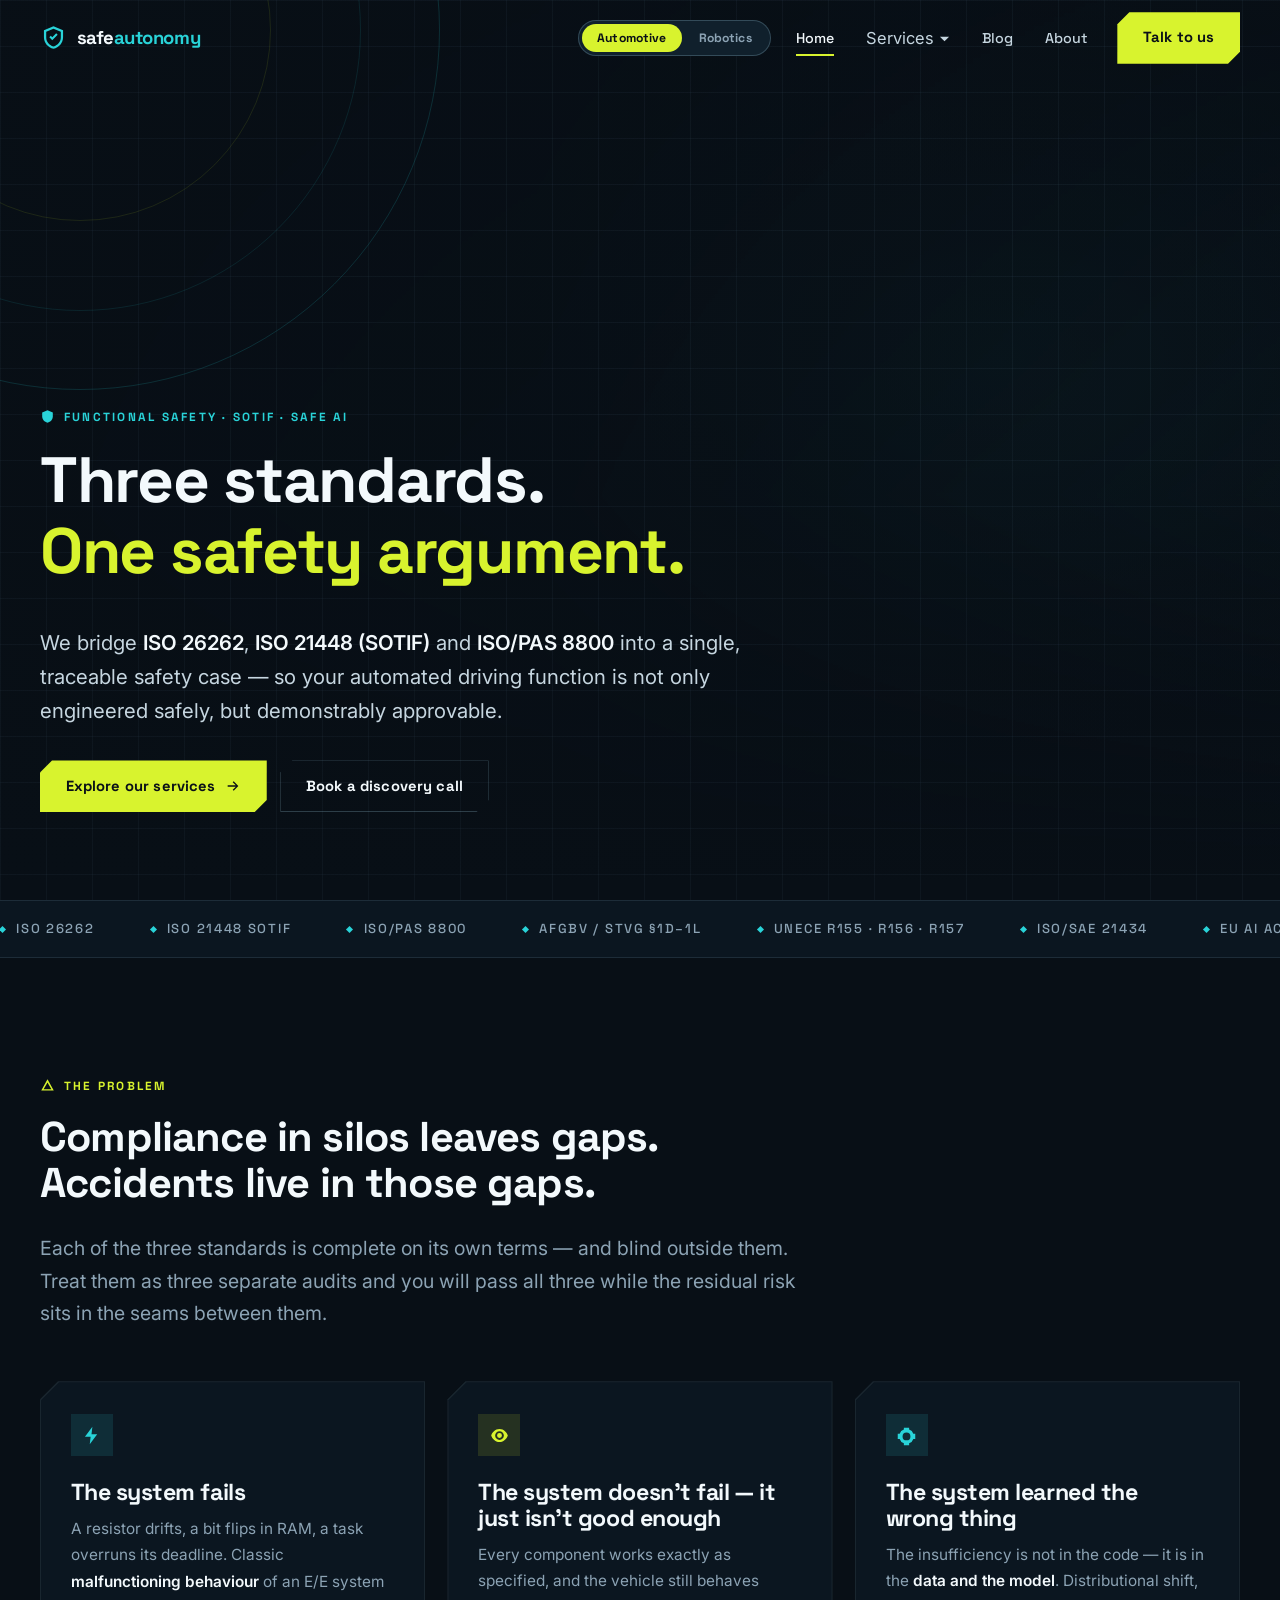
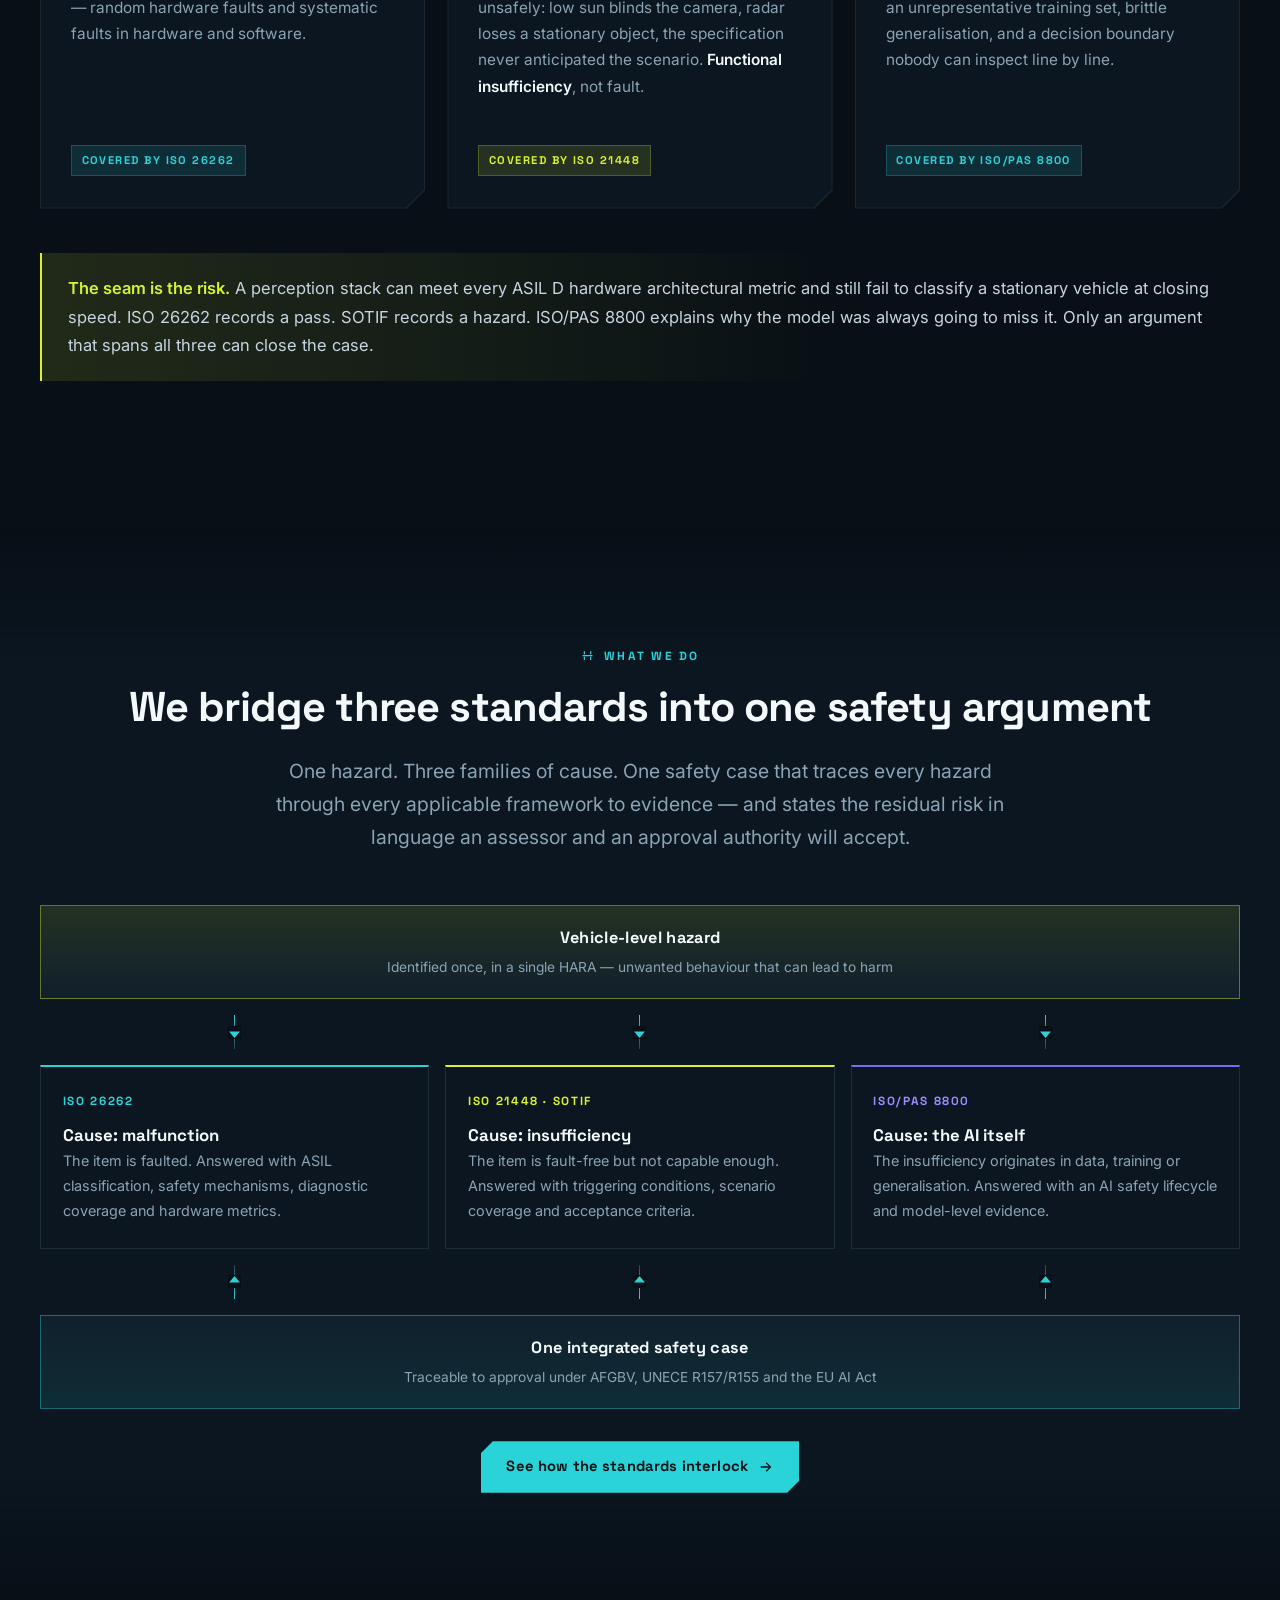
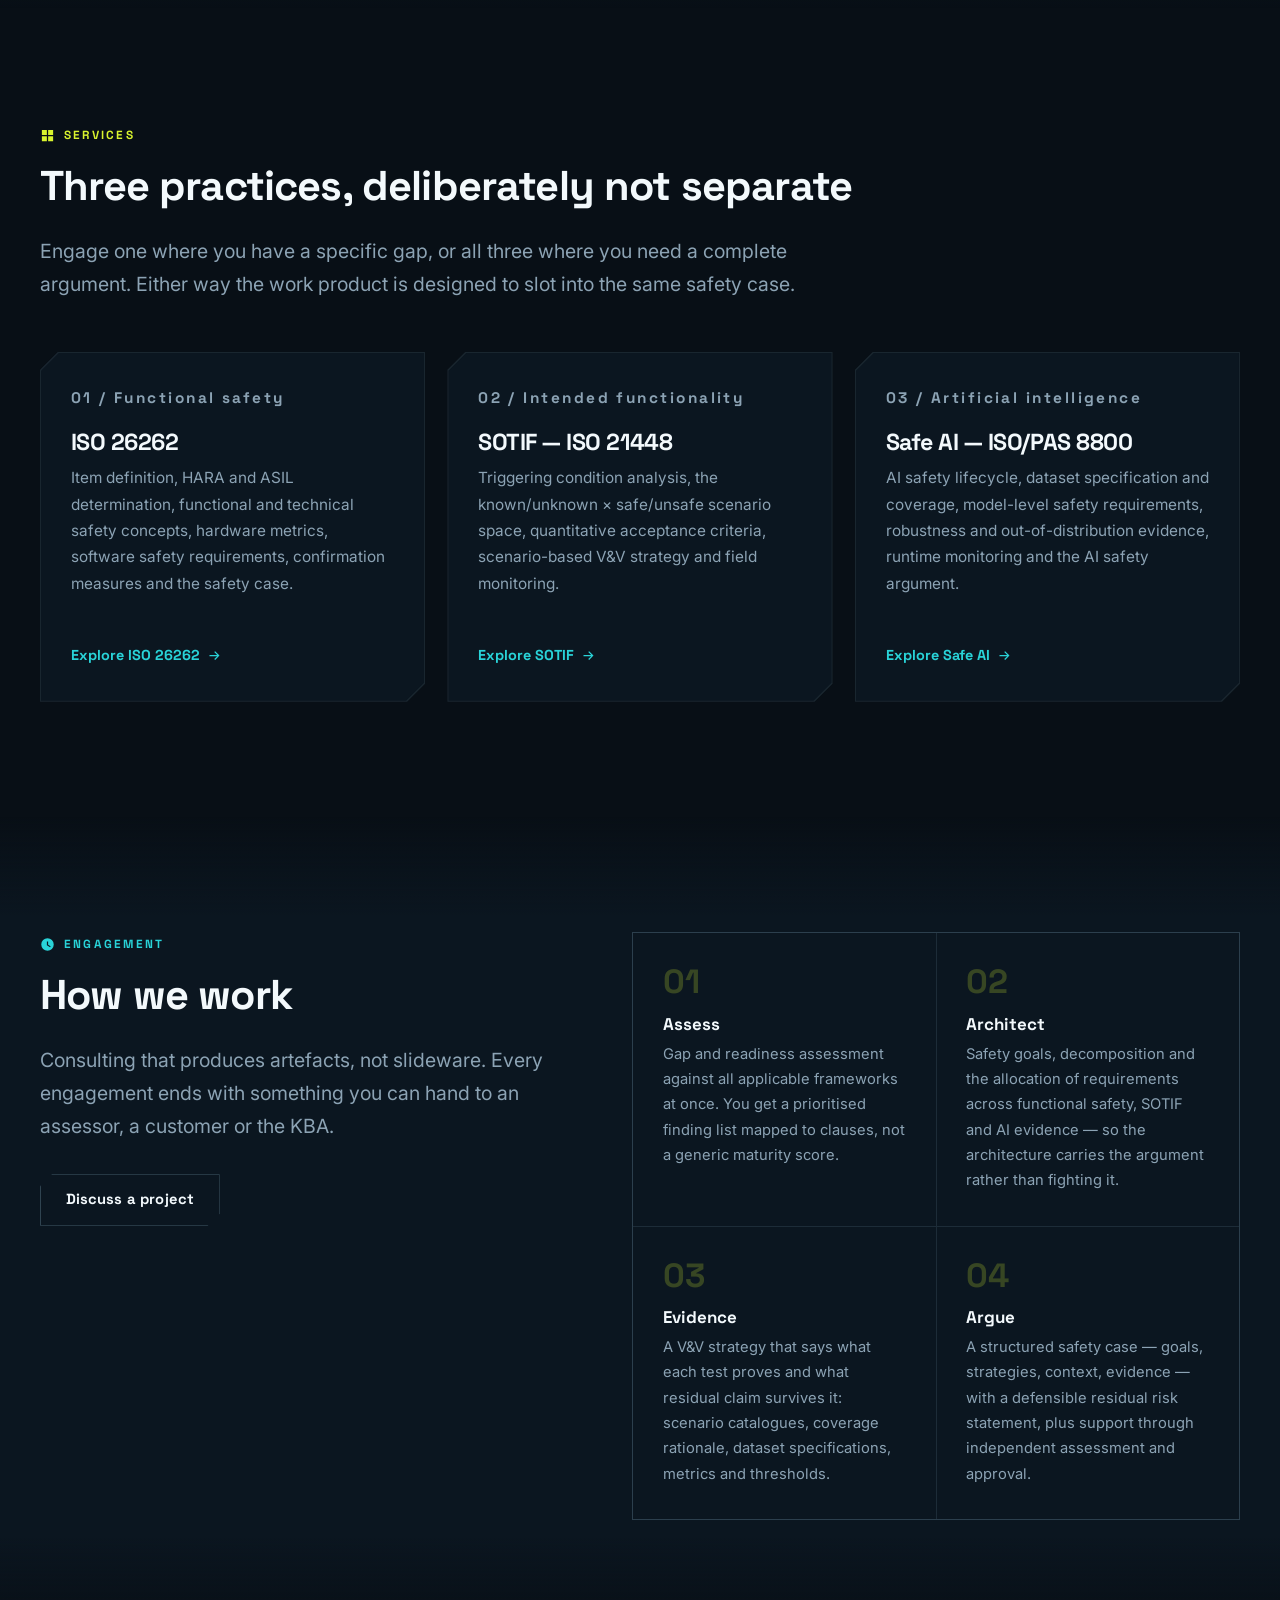
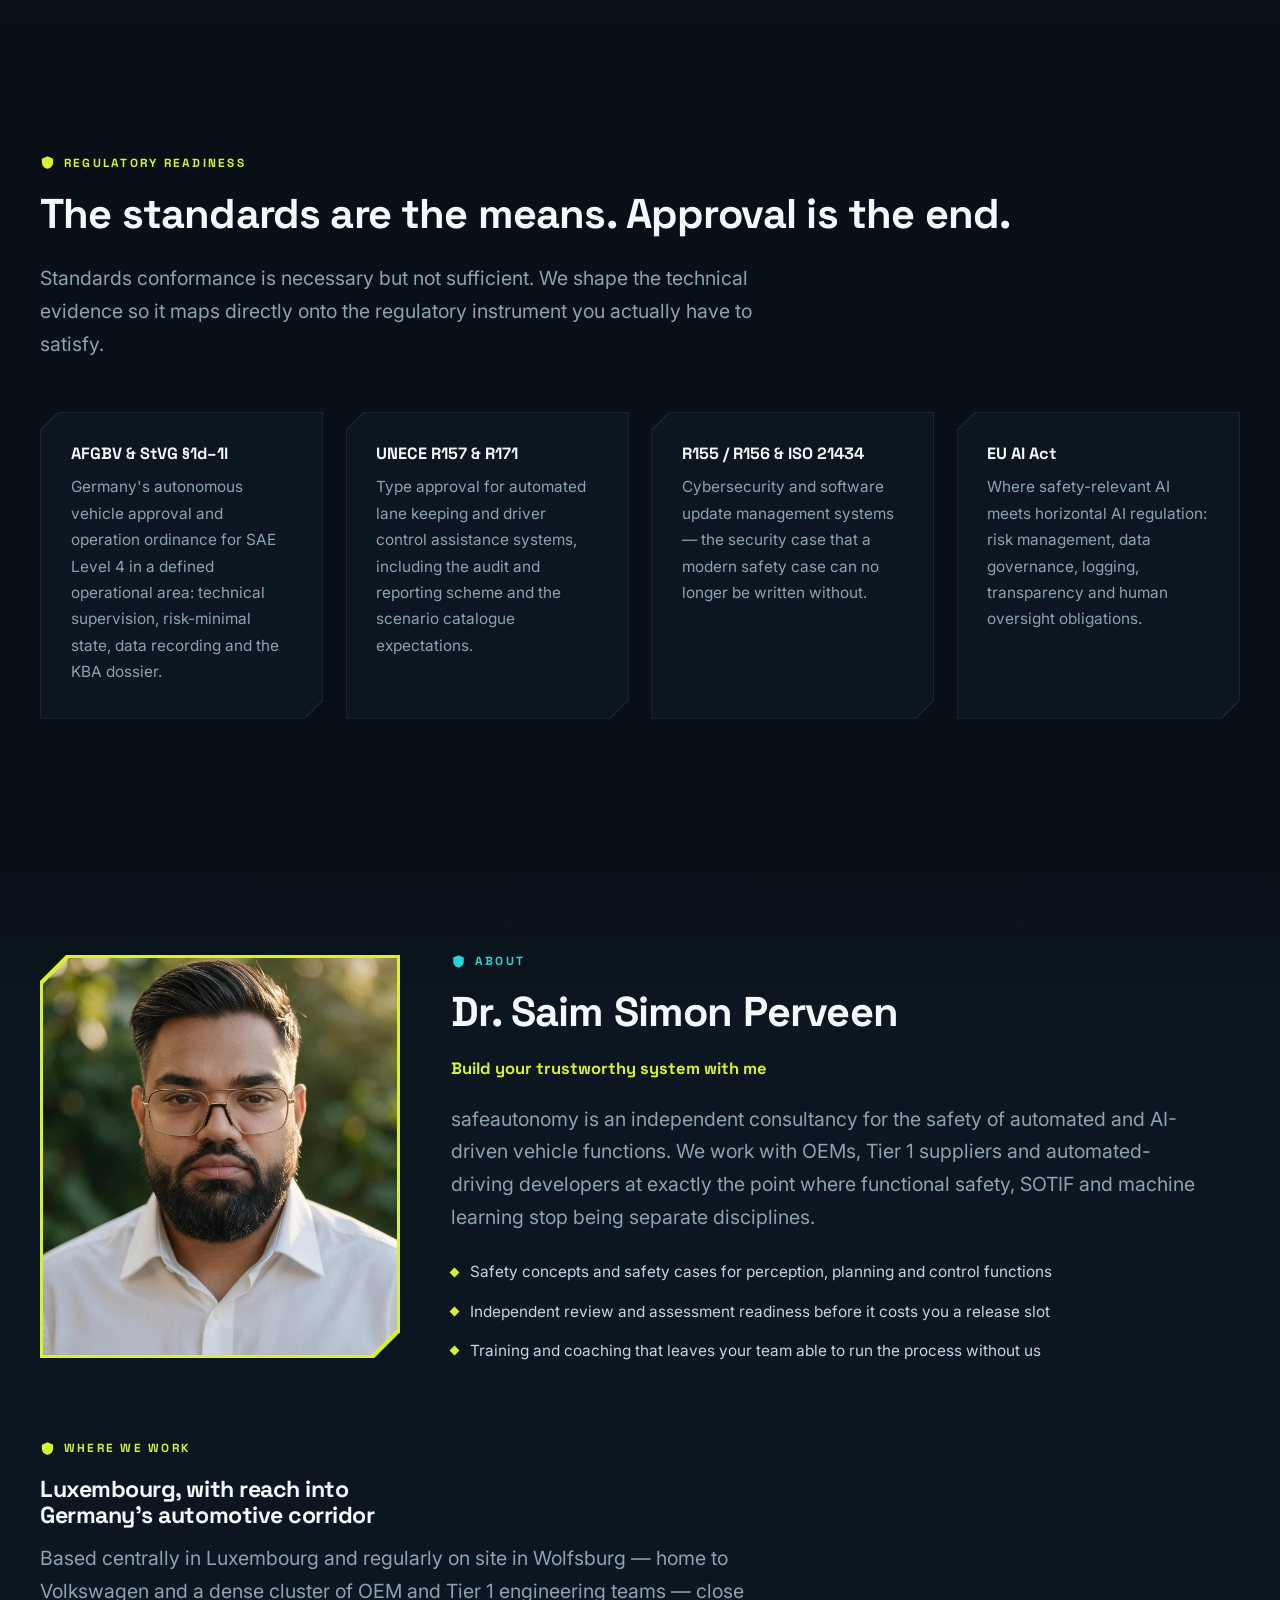
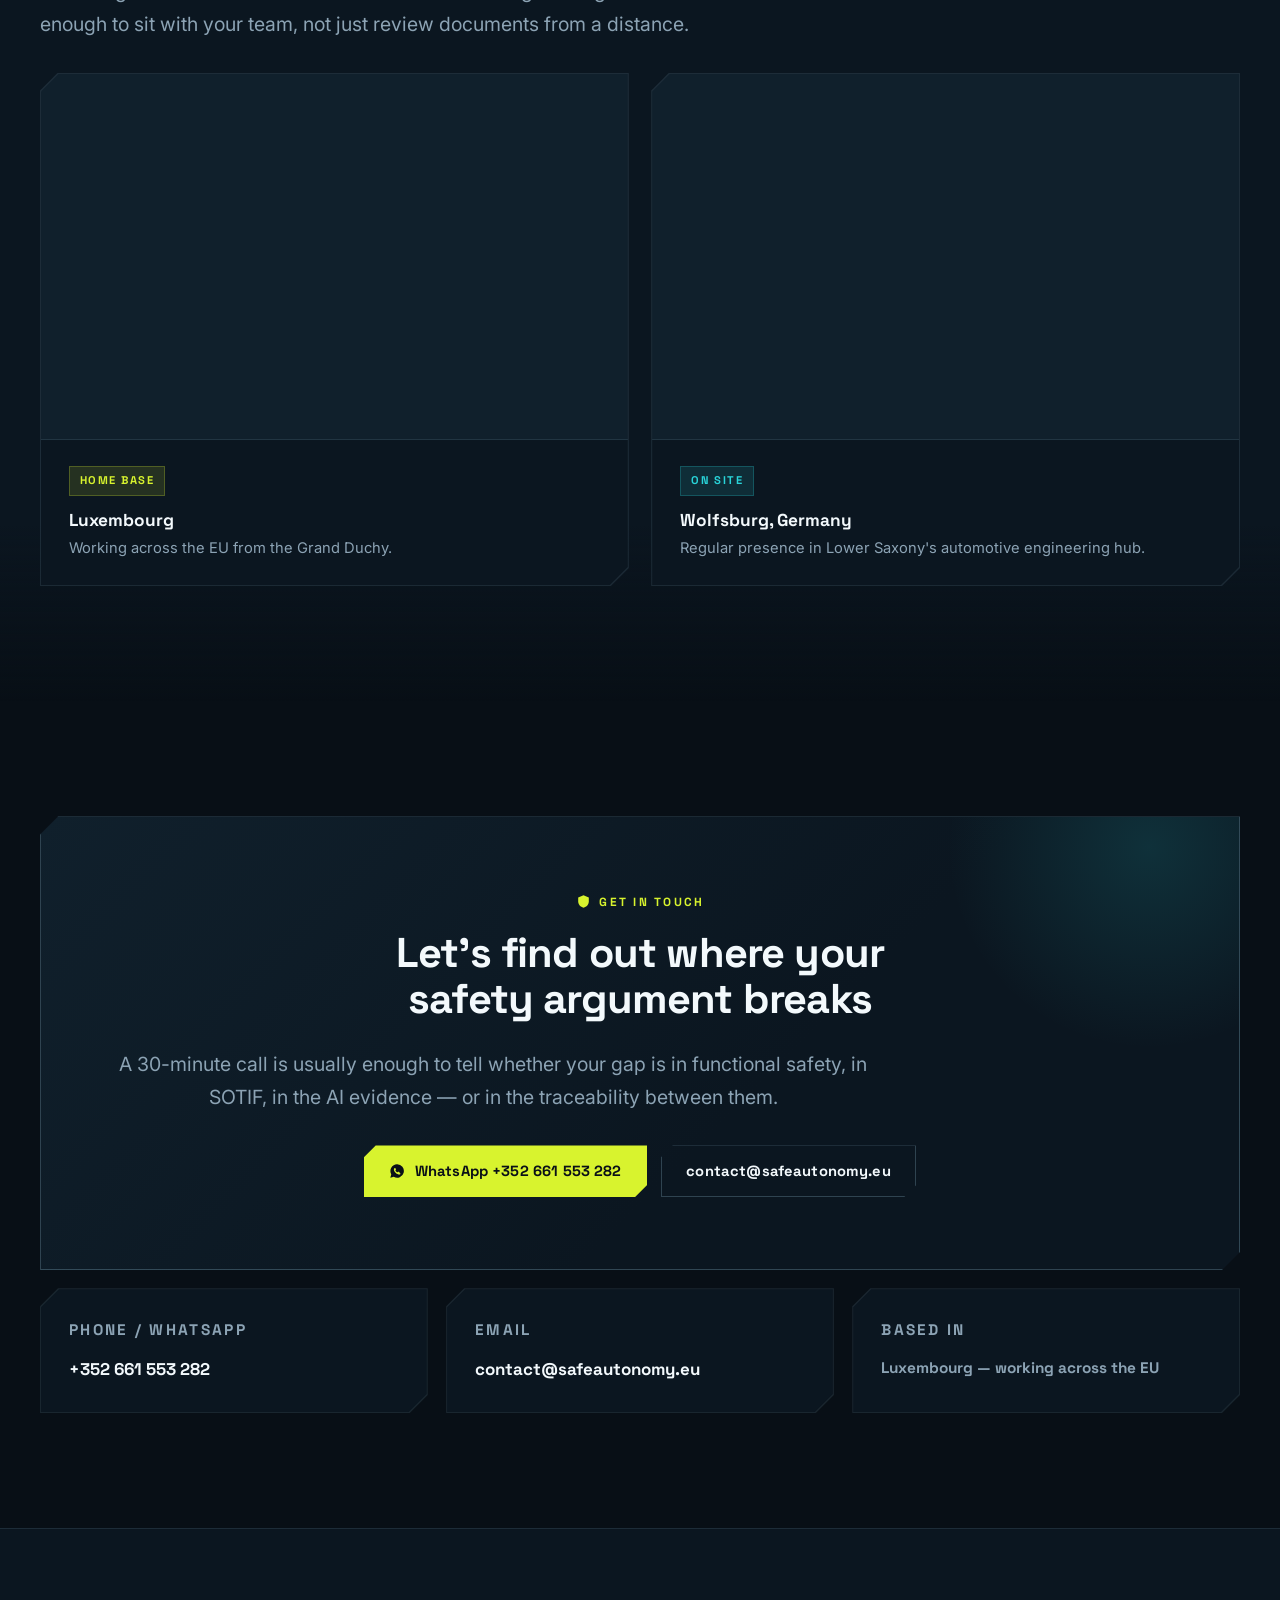
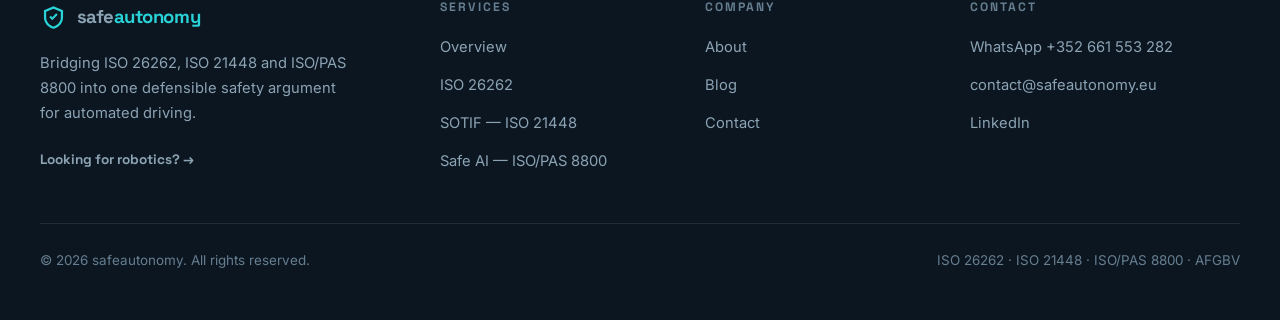
==== automotive.html @ 8d43922f "Initial commit: safeautonomy website Split-domain site for automotive (ISO 26262, SOTIF, ISO/PAS 880" ====
<!DOCTYPE html>
<html lang="en">
<head>
<meta charset="utf-8">
<meta name="viewport" content="width=device-width, initial-scale=1">
<title>safeautonomy — ISO 26262, SOTIF &amp; Safe AI consulting</title>
<meta name="description" content="safeautonomy bridges ISO 26262, ISO 21448 (SOTIF) and ISO/PAS 8800 into one defensible safety argument for automated driving — from HARA to approval under AFGBV and UNECE regulation.">
<link rel="icon" href="data:image/svg+xml,%3Csvg xmlns='http://www.w3.org/2000/svg' viewBox='0 0 24 24'%3E%3Cpath fill='%2329D3D8' d='M12 2 3.5 5.6v6.1c0 5.2 3.6 9 8.5 10.3 4.9-1.3 8.5-5.1 8.5-10.3V5.6z'/%3E%3C/svg%3E">
<link rel="preconnect" href="https://fonts.googleapis.com">
<link rel="preconnect" href="https://fonts.gstatic.com" crossorigin>
<link href="https://fonts.googleapis.com/css2?family=Inter:wght@400;500;600&family=Space+Grotesk:wght@500;700&display=swap" rel="stylesheet">
<link rel="stylesheet" href="assets/css/styles.css">
</head>
<body>

<!-- ============ HEADER ============ -->
<header class="header">
  <div class="container header__inner">
    <a class="logo" href="index.html">
      <svg class="logo__mark" viewBox="0 0 24 24" aria-hidden="true"><path d="M12 2 3.5 5.6v6.1c0 5.2 3.6 9 8.5 10.3 4.9-1.3 8.5-5.1 8.5-10.3V5.6L12 2Zm0 2.2 6.5 2.7v4.8c0 4-2.6 7-6.5 8.2-3.9-1.2-6.5-4.2-6.5-8.2V6.9L12 4.2Z"/><path d="m10.9 14.4-2.6-2.6 1.3-1.3 1.3 1.3 3.5-3.5 1.3 1.3-4.8 4.8Z"/></svg>
      <span class="logo__text">safe<span>autonomy</span></span>
    </a>

    <button class="burger" aria-label="Toggle navigation" aria-expanded="false">
      <svg viewBox="0 0 24 24" aria-hidden="true"><path d="M3 6h18M3 12h18M3 18h18" stroke-linecap="round"/></svg>
    </button>

    <nav class="nav" aria-label="Main">
      <div class="domain-switch" role="group" aria-label="Choose industry">
        <a href="automotive.html" class="is-active">Automotive</a>
        <a href="robotics.html">Robotics</a>
      </div>

      <a class="nav__link" href="automotive.html" data-nav="automotive.html">Home</a>

      <div class="nav__item">
        <a class="nav__link nav__toggle" href="services.html" data-nav="services.html service-iso-26262.html service-sotif.html service-safe-ai.html" aria-expanded="false" aria-haspopup="true">
          Services
          <svg viewBox="0 0 12 12" aria-hidden="true"><path d="M1 4l5 5 5-5z"/></svg>
        </a>
        <div class="nav__menu">
          <a href="services.html">Services overview<small>How the standards form one hazard ecosystem</small></a>
          <a href="service-iso-26262.html">ISO 26262<small>Functional safety of E/E systems</small></a>
          <a href="service-sotif.html">ISO 21448 — SOTIF<small>Safety of the intended functionality</small></a>
          <a href="service-safe-ai.html">Safe AI — ISO/PAS 8800<small>Safety assurance for machine learning</small></a>
        </div>
      </div>

      <a class="nav__link" href="blog.html" data-nav="blog.html">Blog</a>
      <a class="nav__link" href="#about">About</a>
      <div class="nav__cta"><a class="btn btn--primary" href="#contact">Talk to us</a></div>
    </nav>
  </div>
</header>

<main>

<!-- ============ HERO ============ -->
<section class="hero">
  <div class="hero__media">
    <video class="hero__video" autoplay muted loop playsinline preload="auto" aria-hidden="true">
      <source src="assets/video/hero.mp4" type="video/mp4">
    </video>
  </div>
  <div class="arcs arcs--tl" aria-hidden="true"></div>

  <div class="container hero__inner">
    <p class="eyebrow">
      <svg viewBox="0 0 24 24" aria-hidden="true"><path d="M12 2 3.5 5.6v6.1c0 5.2 3.6 9 8.5 10.3 4.9-1.3 8.5-5.1 8.5-10.3V5.6L12 2Z"/></svg>
      Functional safety · SOTIF · Safe AI
    </p>

    <h1>Three standards.<em>One safety argument.</em></h1>

    <p class="hero__sub">
      We bridge <strong>ISO 26262</strong>, <strong>ISO 21448 (SOTIF)</strong> and <strong>ISO/PAS 8800</strong>
      into a single, traceable safety case — so your automated driving function is not only
      engineered safely, but demonstrably approvable.
    </p>

    <div class="btn-row">
      <a class="btn btn--primary" href="services.html">
        Explore our services
        <svg viewBox="0 0 24 24" fill="currentColor" aria-hidden="true"><path d="M13 5l7 7-7 7-1.4-1.4 4.6-4.6H4v-2h12.2l-4.6-4.6L13 5z"/></svg>
      </a>
      <a class="btn btn--ghost" href="#contact">Book a discovery call</a>
    </div>
  </div>
</section>

<!-- ============ STANDARDS TICKER ============ -->
<div class="ticker" aria-hidden="true">
  <div class="ticker__track">
    <span class="ticker__item">ISO 26262</span>
    <span class="ticker__item">ISO 21448 SOTIF</span>
    <span class="ticker__item">ISO/PAS 8800</span>
    <span class="ticker__item">AFGBV / StVG §1d–1l</span>
    <span class="ticker__item">UNECE R155 · R156 · R157</span>
    <span class="ticker__item">ISO/SAE 21434</span>
    <span class="ticker__item">EU AI Act</span>
    <span class="ticker__item">UL 4600</span>
    <!-- duplicate for a seamless loop -->
    <span class="ticker__item">ISO 26262</span>
    <span class="ticker__item">ISO 21448 SOTIF</span>
    <span class="ticker__item">ISO/PAS 8800</span>
    <span class="ticker__item">AFGBV / StVG §1d–1l</span>
    <span class="ticker__item">UNECE R155 · R156 · R157</span>
    <span class="ticker__item">ISO/SAE 21434</span>
    <span class="ticker__item">EU AI Act</span>
    <span class="ticker__item">UL 4600</span>
  </div>
</div>

<!-- ============ THE PROBLEM ============ -->
<section class="section">
  <div class="container">
    <div class="section-head reveal">
      <p class="eyebrow eyebrow--lime">
        <svg viewBox="0 0 24 24" aria-hidden="true"><path d="M12 2 2 20h20L12 2Zm0 5 6.2 11H5.8L12 7Z"/></svg>
        The problem
      </p>
      <h2>Compliance in silos leaves gaps.<br>Accidents live in those gaps.</h2>
      <p class="lede">
        Each of the three standards is complete on its own terms — and blind outside them.
        Treat them as three separate audits and you will pass all three while the residual
        risk sits in the seams between them.
      </p>
    </div>

    <div class="grid grid-3">
      <div class="frame reveal">
        <article class="card">
          <div class="card__icon">
            <svg viewBox="0 0 24 24" aria-hidden="true"><path d="M13 2 4.5 13.5H11l-1 8.5 8.5-11.5H12l1-8.5Z"/></svg>
          </div>
          <h3>The system fails</h3>
          <p>
            A resistor drifts, a bit flips in RAM, a task overruns its deadline. Classic
            <strong>malfunctioning behaviour</strong> of an E/E system — random hardware faults
            and systematic faults in hardware and software.
          </p>
          <div class="card__foot"><span class="tag">Covered by ISO 26262</span></div>
        </article>
      </div>

      <div class="frame reveal" data-delay="90">
        <article class="card">
          <div class="card__icon card__icon--lime">
            <svg viewBox="0 0 24 24" aria-hidden="true"><path d="M12 4.5c-5 0-8.6 4.2-9.5 7.5.9 3.3 4.5 7.5 9.5 7.5s8.6-4.2 9.5-7.5c-.9-3.3-4.5-7.5-9.5-7.5Zm0 12.5a5 5 0 1 1 0-10 5 5 0 0 1 0 10Zm0-2.2a2.8 2.8 0 1 0 0-5.6 2.8 2.8 0 0 0 0 5.6Z"/></svg>
          </div>
          <h3>The system doesn't fail — it just isn't good enough</h3>
          <p>
            Every component works exactly as specified, and the vehicle still behaves unsafely:
            low sun blinds the camera, radar loses a stationary object, the specification never
            anticipated the scenario. <strong>Functional insufficiency</strong>, not fault.
          </p>
          <div class="card__foot"><span class="tag tag--lime">Covered by ISO 21448</span></div>
        </article>
      </div>

      <div class="frame reveal" data-delay="180">
        <article class="card">
          <div class="card__icon">
            <svg viewBox="0 0 24 24" aria-hidden="true"><path d="M9 3h6v2.2a7 7 0 0 1 4.8 4.8H22v6h-2.2A7 7 0 0 1 15 20.8V23H9v-2.2a7 7 0 0 1-4.8-4.8H2v-6h2.2A7 7 0 0 1 9 5.2V3Zm3 5.5a4.5 4.5 0 1 0 0 9 4.5 4.5 0 0 0 0-9Z"/></svg>
          </div>
          <h3>The system learned the wrong thing</h3>
          <p>
            The insufficiency is not in the code — it is in the <strong>data and the model</strong>.
            Distributional shift, an unrepresentative training set, brittle generalisation,
            and a decision boundary nobody can inspect line by line.
          </p>
          <div class="card__foot"><span class="tag">Covered by ISO/PAS 8800</span></div>
        </article>
      </div>
    </div>

    <div class="callout reveal" style="margin-top:2.75rem">
      <p>
        <strong>The seam is the risk.</strong> A perception stack can meet every ASIL D hardware
        architectural metric and still fail to classify a stationary vehicle at closing speed.
        ISO 26262 records a pass. SOTIF records a hazard. ISO/PAS 8800 explains why the model
        was always going to miss it. Only an argument that spans all three can close the case.
      </p>
    </div>
  </div>
</section>

<!-- ============ THE BRIDGE ============ -->
<section class="section section--alt">
  <div class="container">
    <div class="section-head center reveal">
      <p class="eyebrow">
        <svg viewBox="0 0 24 24" aria-hidden="true"><path d="M4 11h16v2H4zm2-6h2v5H6zm10 0h2v5h-2zM6 14h2v5H6zm10 0h2v5h-2z"/></svg>
        What we do
      </p>
      <h2>We bridge three standards into one safety argument</h2>
      <p class="lede">
        One hazard. Three families of cause. One safety case that traces every hazard through
        every applicable framework to evidence — and states the residual risk in language an
        assessor and an approval authority will accept.
      </p>
    </div>

    <!-- hazard ecosystem diagram -->
    <div class="eco reveal">
      <div class="eco__cap eco__cap--hazard">
        Vehicle-level hazard
        <small>Identified once, in a single HARA — unwanted behaviour that can lead to harm</small>
      </div>

      <div class="eco__flow" aria-hidden="true">
        <div class="eco__arrow eco__arrow--down"><svg viewBox="0 0 12 12"><path d="M6 11 1 5h10z"/></svg></div>
        <div class="eco__arrow eco__arrow--down"><svg viewBox="0 0 12 12"><path d="M6 11 1 5h10z"/></svg></div>
        <div class="eco__arrow eco__arrow--down"><svg viewBox="0 0 12 12"><path d="M6 11 1 5h10z"/></svg></div>
      </div>

      <div class="eco__cols">
        <div class="eco__col">
          <span class="eco__std">ISO 26262</span>
          <h4>Cause: malfunction</h4>
          <p>
            The item is faulted. Answered with ASIL classification, safety mechanisms,
            diagnostic coverage and hardware metrics.
          </p>
        </div>
        <div class="eco__col">
          <span class="eco__std">ISO 21448 · SOTIF</span>
          <h4>Cause: insufficiency</h4>
          <p>
            The item is fault-free but not capable enough. Answered with triggering conditions,
            scenario coverage and acceptance criteria.
          </p>
        </div>
        <div class="eco__col">
          <span class="eco__std">ISO/PAS 8800</span>
          <h4>Cause: the AI itself</h4>
          <p>
            The insufficiency originates in data, training or generalisation. Answered with an
            AI safety lifecycle and model-level evidence.
          </p>
        </div>
      </div>

      <div class="eco__flow" aria-hidden="true">
        <div class="eco__arrow"><svg viewBox="0 0 12 12"><path d="M6 1 1 7h10z"/></svg></div>
        <div class="eco__arrow"><svg viewBox="0 0 12 12"><path d="M6 1 1 7h10z"/></svg></div>
        <div class="eco__arrow"><svg viewBox="0 0 12 12"><path d="M6 1 1 7h10z"/></svg></div>
      </div>

      <div class="eco__cap eco__cap--case">
        One integrated safety case
        <small>Traceable to approval under AFGBV, UNECE R157/R155 and the EU AI Act</small>
      </div>
    </div>

    <div class="btn-row reveal" style="justify-content:center">
      <a class="btn btn--cyan" href="services.html">
        See how the standards interlock
        <svg viewBox="0 0 24 24" fill="currentColor" aria-hidden="true"><path d="M13 5l7 7-7 7-1.4-1.4 4.6-4.6H4v-2h12.2l-4.6-4.6L13 5z"/></svg>
      </a>
    </div>
  </div>
</section>

<!-- ============ SERVICES ============ -->
<section class="section" id="services">
  <div class="container">
    <div class="section-head reveal">
      <p class="eyebrow eyebrow--lime">
        <svg viewBox="0 0 24 24" aria-hidden="true"><path d="M3 3h8v8H3V3Zm10 0h8v8h-8V3ZM3 13h8v8H3v-8Zm10 0h8v8h-8v-8Z"/></svg>
        Services
      </p>
      <h2>Three practices, deliberately not separate</h2>
      <p class="lede">
        Engage one where you have a specific gap, or all three where you need a complete
        argument. Either way the work product is designed to slot into the same safety case.
      </p>
    </div>

    <div class="grid grid-3">
      <a class="frame reveal" href="service-iso-26262.html">
        <article class="card">
          <p class="card__num">01 / Functional safety</p>
          <h3>ISO 26262</h3>
          <p>
            Item definition, HARA and ASIL determination, functional and technical safety concepts,
            hardware metrics, software safety requirements, confirmation measures and the safety case.
          </p>
          <div class="card__foot">
            <span class="arrow-link">Explore ISO 26262
              <svg viewBox="0 0 24 24" fill="currentColor" aria-hidden="true"><path d="M13 5l7 7-7 7-1.4-1.4 4.6-4.6H4v-2h12.2l-4.6-4.6L13 5z"/></svg>
            </span>
          </div>
        </article>
      </a>

      <a class="frame reveal" href="service-sotif.html" data-delay="90">
        <article class="card">
          <p class="card__num">02 / Intended functionality</p>
          <h3>SOTIF — ISO 21448</h3>
          <p>
            Triggering condition analysis, the known/unknown &times; safe/unsafe scenario space,
            quantitative acceptance criteria, scenario-based V&amp;V strategy and field monitoring.
          </p>
          <div class="card__foot">
            <span class="arrow-link">Explore SOTIF
              <svg viewBox="0 0 24 24" fill="currentColor" aria-hidden="true"><path d="M13 5l7 7-7 7-1.4-1.4 4.6-4.6H4v-2h12.2l-4.6-4.6L13 5z"/></svg>
            </span>
          </div>
        </article>
      </a>

      <a class="frame reveal" href="service-safe-ai.html" data-delay="180">
        <article class="card">
          <p class="card__num">03 / Artificial intelligence</p>
          <h3>Safe AI — ISO/PAS 8800</h3>
          <p>
            AI safety lifecycle, dataset specification and coverage, model-level safety requirements,
            robustness and out-of-distribution evidence, runtime monitoring and the AI safety argument.
          </p>
          <div class="card__foot">
            <span class="arrow-link">Explore Safe AI
              <svg viewBox="0 0 24 24" fill="currentColor" aria-hidden="true"><path d="M13 5l7 7-7 7-1.4-1.4 4.6-4.6H4v-2h12.2l-4.6-4.6L13 5z"/></svg>
            </span>
          </div>
        </article>
      </a>
    </div>
  </div>
</section>

<!-- ============ HOW WE WORK ============ -->
<section class="section section--alt">
  <div class="container">
    <div class="split">
      <div class="reveal">
        <p class="eyebrow">
          <svg viewBox="0 0 24 24" aria-hidden="true"><path d="M12 2a10 10 0 1 0 0 20 10 10 0 0 0 0-20Zm1 5v5.3l4 2.4-.9 1.5-5.1-3V7h2Z"/></svg>
          Engagement
        </p>
        <h2>How we work</h2>
        <p class="lede">
          Consulting that produces artefacts, not slideware. Every engagement ends with something
          you can hand to an assessor, a customer or the KBA.
        </p>
        <div class="btn-row">
          <a class="btn btn--ghost" href="#contact">Discuss a project</a>
        </div>
      </div>

      <div class="steps grid-2 reveal">
        <div class="step">
          <h4>Assess</h4>
          <p>
            Gap and readiness assessment against all applicable frameworks at once. You get a
            prioritised finding list mapped to clauses, not a generic maturity score.
          </p>
        </div>
        <div class="step">
          <h4>Architect</h4>
          <p>
            Safety goals, decomposition and the allocation of requirements across functional safety,
            SOTIF and AI evidence — so the architecture carries the argument rather than fighting it.
          </p>
        </div>
        <div class="step">
          <h4>Evidence</h4>
          <p>
            A V&amp;V strategy that says what each test proves and what residual claim survives it:
            scenario catalogues, coverage rationale, dataset specifications, metrics and thresholds.
          </p>
        </div>
        <div class="step">
          <h4>Argue</h4>
          <p>
            A structured safety case — goals, strategies, context, evidence — with a defensible
            residual risk statement, plus support through independent assessment and approval.
          </p>
        </div>
      </div>
    </div>
  </div>
</section>

<!-- ============ REGULATORY ============ -->
<section class="section">
  <div class="container">
    <div class="section-head reveal">
      <p class="eyebrow eyebrow--lime">
        <svg viewBox="0 0 24 24" aria-hidden="true"><path d="M12 2 3 6v6c0 5 3.8 9.4 9 10 5.2-.6 9-5 9-10V6l-9-4Z"/></svg>
        Regulatory readiness
      </p>
      <h2>The standards are the means. Approval is the end.</h2>
      <p class="lede">
        Standards conformance is necessary but not sufficient. We shape the technical evidence
        so it maps directly onto the regulatory instrument you actually have to satisfy.
      </p>
    </div>

    <div class="grid grid-4">
      <div class="frame reveal">
        <article class="card">
          <h4>AFGBV &amp; StVG §1d–1l</h4>
          <p>
            Germany's autonomous vehicle approval and operation ordinance for SAE Level 4 in a
            defined operational area: technical supervision, risk-minimal state, data recording
            and the KBA dossier.
          </p>
        </article>
      </div>
      <div class="frame reveal" data-delay="70">
        <article class="card">
          <h4>UNECE R157 &amp; R171</h4>
          <p>
            Type approval for automated lane keeping and driver control assistance systems,
            including the audit and reporting scheme and the scenario catalogue expectations.
          </p>
        </article>
      </div>
      <div class="frame reveal" data-delay="140">
        <article class="card">
          <h4>R155 / R156 &amp; ISO&nbsp;21434</h4>
          <p>
            Cybersecurity and software update management systems — the security case that a
            modern safety case can no longer be written without.
          </p>
        </article>
      </div>
      <div class="frame reveal" data-delay="210">
        <article class="card">
          <h4>EU AI Act</h4>
          <p>
            Where safety-relevant AI meets horizontal AI regulation: risk management, data
            governance, logging, transparency and human oversight obligations.
          </p>
        </article>
      </div>
    </div>
  </div>
</section>

<!-- ============ ABOUT ============ -->
<section class="section section--alt" id="about">
  <div class="container">
    <div class="founder reveal">
      <div class="founder__frame">
        <img class="founder__photo" src="assets/img/saim.jpg" alt="Dr. Saim Simon Perveen">
      </div>

      <div>
        <p class="eyebrow">
          <svg viewBox="0 0 24 24" aria-hidden="true"><path d="M12 2 3.5 5.6v6.1c0 5.2 3.6 9 8.5 10.3 4.9-1.3 8.5-5.1 8.5-10.3V5.6L12 2Z"/></svg>
          About
        </p>
        <h2>Dr. Saim Simon Perveen</h2>
        <p style="color:var(--lime);font-family:var(--font-head);font-weight:700;margin-top:-.35rem">
          Build your trustworthy system with me
        </p>
        <p class="lede" style="margin-top:1.1rem">
          safeautonomy is an independent consultancy for the safety of automated and
          AI-driven vehicle functions. We work with OEMs, Tier&nbsp;1 suppliers and
          automated-driving developers at exactly the point where functional safety,
          SOTIF and machine learning stop being separate disciplines.
        </p>
        <ul class="checks" style="margin-top:1.6rem">
          <li>Safety concepts and safety cases for perception, planning and control functions</li>
          <li>Independent review and assessment readiness before it costs you a release slot</li>
          <li>Training and coaching that leaves your team able to run the process without us</li>
        </ul>
      </div>
    </div>

    <div class="locations reveal">
      <p class="eyebrow eyebrow--lime">
        <svg viewBox="0 0 24 24" aria-hidden="true"><path d="M12 2 3 6v6c0 5 3.8 9.4 9 10 5.2-.6 9-5 9-10V6l-9-4Z"/></svg>
        Where we work
      </p>
      <h3>Luxembourg, with reach into Germany's automotive corridor</h3>
      <p class="lede">
        Based centrally in Luxembourg and regularly on site in Wolfsburg — home to Volkswagen
        and a dense cluster of OEM and Tier&nbsp;1 engineering teams — close enough to sit with
        your team, not just review documents from a distance.
      </p>

      <div class="grid grid-2" style="margin-top:2rem">
        <div class="frame location-card">
          <div>
            <div class="location-card__map">
              <iframe
                src="https://www.google.com/maps?q=Luxembourg&output=embed"
                title="Map showing Luxembourg"
                loading="lazy"
                referrerpolicy="no-referrer-when-downgrade"></iframe>
            </div>
            <div class="location-card__body">
              <span class="tag tag--lime">Home base</span>
              <h4>Luxembourg</h4>
              <p>Working across the EU from the Grand Duchy.</p>
            </div>
          </div>
        </div>

        <div class="frame location-card">
          <div>
            <div class="location-card__map">
              <iframe
                src="https://www.google.com/maps?q=Wolfsburg,Germany&output=embed"
                title="Map showing Wolfsburg, Germany"
                loading="lazy"
                referrerpolicy="no-referrer-when-downgrade"></iframe>
            </div>
            <div class="location-card__body">
              <span class="tag">On site</span>
              <h4>Wolfsburg, Germany</h4>
              <p>Regular presence in Lower Saxony's automotive engineering hub.</p>
            </div>
          </div>
        </div>
      </div>
    </div>
  </div>
</section>

<!-- ============ CONTACT ============ -->
<section class="section" id="contact">
  <div class="container">
    <div class="cta-band cut reveal">
      <p class="eyebrow eyebrow--lime" style="justify-content:center">
        <svg viewBox="0 0 24 24" aria-hidden="true"><path d="M12 2 3.5 5.6v6.1c0 5.2 3.6 9 8.5 10.3 4.9-1.3 8.5-5.1 8.5-10.3V5.6L12 2Z"/></svg>
        Get in touch
      </p>
      <h2>Let's find out where your safety argument breaks</h2>
      <p class="lede center">
        A 30-minute call is usually enough to tell whether your gap is in functional safety,
        in SOTIF, in the AI evidence — or in the traceability between them.
      </p>
      <div class="btn-row" style="justify-content:center">
        <a class="btn btn--primary" href="https://wa.me/352661553282">
          <svg viewBox="0 0 24 24" fill="currentColor" aria-hidden="true"><path d="M12 2a10 10 0 0 0-8.6 15L2 22l5.2-1.4A10 10 0 1 0 12 2Zm5.5 14.1c-.2.6-1.2 1.2-1.7 1.2-.5.1-1 .1-1.6-.1-.4-.1-.9-.3-1.5-.6-2.6-1.1-4.3-3.8-4.4-4-.1-.2-1-1.4-1-2.6s.6-1.8.8-2.1c.2-.2.5-.3.6-.3h.5c.1 0 .3 0 .5.4l.7 1.7c.1.1.1.3 0 .5l-.3.4-.3.4c-.1.1-.2.3 0 .5l.9 1.3c.6.7 1.1 1 1.6 1.2.2.1.3.1.5-.1l.7-.8c.1-.2.3-.2.5-.1l1.6.8c.2.1.4.2.4.3.1.1.1.5-.1 1Z"/></svg>
          WhatsApp +352 661 553 282
        </a>
        <a class="btn btn--ghost" href="mailto:contact@safeautonomy.eu">contact@safeautonomy.eu</a>
      </div>
    </div>

    <div class="contact-grid reveal" style="margin-top:1.15rem">
      <div class="frame">
        <div class="card contact-card">
          <p class="contact-card__l">Phone / WhatsApp</p>
          <a class="contact-card__v" href="tel:+352661553282">+352 661 553 282</a>
        </div>
      </div>
      <div class="frame">
        <div class="card contact-card">
          <p class="contact-card__l">Email</p>
          <a class="contact-card__v" href="mailto:contact@safeautonomy.eu">contact@safeautonomy.eu</a>
        </div>
      </div>
      <div class="frame">
        <div class="card contact-card">
          <p class="contact-card__l">Based in</p>
          <p class="contact-card__v">Luxembourg — working across the EU</p>
        </div>
      </div>
    </div>
  </div>
</section>

</main>

<!-- ============ FOOTER ============ -->
<footer class="footer">
  <div class="container">
    <div class="footer__grid">
      <div>
        <a class="logo" href="index.html">
          <svg class="logo__mark" viewBox="0 0 24 24" aria-hidden="true"><path d="M12 2 3.5 5.6v6.1c0 5.2 3.6 9 8.5 10.3 4.9-1.3 8.5-5.1 8.5-10.3V5.6L12 2Zm0 2.2 6.5 2.7v4.8c0 4-2.6 7-6.5 8.2-3.9-1.2-6.5-4.2-6.5-8.2V6.9L12 4.2Z"/><path d="m10.9 14.4-2.6-2.6 1.3-1.3 1.3 1.3 3.5-3.5 1.3 1.3-4.8 4.8Z"/></svg>
          <span class="logo__text">safe<span>autonomy</span></span>
        </a>
        <p class="footer__blurb">
          Bridging ISO 26262, ISO 21448 and ISO/PAS 8800 into one defensible safety argument
          for automated driving.
        </p>
        <p style="margin-top:1rem"><a href="robotics.html" style="font-family:var(--font-head);font-weight:700;font-size:.85rem;color:var(--muted)">Looking for robotics? →</a></p>
      </div>

      <div>
        <h4>Services</h4>
        <ul>
          <li><a href="services.html">Overview</a></li>
          <li><a href="service-iso-26262.html">ISO 26262</a></li>
          <li><a href="service-sotif.html">SOTIF — ISO 21448</a></li>
          <li><a href="service-safe-ai.html">Safe AI — ISO/PAS 8800</a></li>
        </ul>
      </div>

      <div>
        <h4>Company</h4>
        <ul>
          <li><a href="automotive.html#about">About</a></li>
          <li><a href="blog.html">Blog</a></li>
          <li><a href="automotive.html#contact">Contact</a></li>
        </ul>
      </div>

      <div>
        <h4>Contact</h4>
        <ul>
          <li><a href="https://wa.me/352661553282">WhatsApp +352 661 553 282</a></li>
          <li><a href="mailto:contact@safeautonomy.eu">contact@safeautonomy.eu</a></li>
          <li><a href="https://www.linkedin.com/in/dr-simon-saim-perveen-5b797918a/">LinkedIn</a></li>
        </ul>
      </div>
    </div>

    <div class="footer__bottom">
      <p>&copy; <span data-year>2026</span> safeautonomy. All rights reserved.</p>
      <p>ISO 26262 · ISO 21448 · ISO/PAS 8800 · AFGBV</p>
    </div>
  </div>
</footer>

<script src="assets/js/main.js"></script>
</body>
</html>
---- assets/css/styles.css ----
/* ==========================================================================
   safeautonomy — design system
   Palette sampled from the LinkedIn banner:
   deep navy-black ground · cyan accent · lime-yellow accent · notched frames
   ========================================================================== */

/* ---------- 1. Tokens ---------- */
:root {
  /* surfaces */
  --bg:        #080F16;
  --bg-1:      #0B1620;
  --bg-2:      #10202C;
  --bg-3:      #162C3A;

  /* lines */
  --line:      rgba(150, 195, 215, 0.13);
  --line-2:    rgba(150, 195, 215, 0.26);
  --grid:      rgba(120, 175, 200, 0.055);

  /* accents */
  --cyan:      #29D3D8;
  --cyan-2:    #0FA9AE;
  --cyan-soft: rgba(41, 211, 216, 0.12);
  --lime:      #D8F32E;
  --lime-2:    #B4CC17;
  --lime-soft: rgba(216, 243, 46, 0.12);

  /* text */
  --white:     #F3F9FC;
  --text:      #C6D6E0;
  --muted:     #8CA3B4;
  --muted-2:   #667E90;

  /* shape */
  --notch:     18px;
  --radius:    4px;
  --maxw:      1200px;
  --maxw-text: 760px;

  /* type */
  --font-head: 'Space Grotesk', 'Segoe UI', system-ui, sans-serif;
  --font-body: 'Inter', 'Segoe UI', system-ui, -apple-system, sans-serif;

  /* motion */
  --ease: cubic-bezier(0.22, 1, 0.36, 1);
}

/* the banner's clipped corners: top-left + bottom-right */
.cut {
  clip-path: polygon(
    var(--notch) 0, 100% 0,
    100% calc(100% - var(--notch)), calc(100% - var(--notch)) 100%,
    0 100%, 0 var(--notch)
  );
}

/* ---------- 2. Reset & base ---------- */
*, *::before, *::after { box-sizing: border-box; }

html {
  scroll-behavior: smooth;
  scroll-padding-top: 92px;
  -webkit-text-size-adjust: 100%;
}

body {
  margin: 0;
  background: var(--bg);
  color: var(--text);
  font-family: var(--font-body);
  font-size: 16.5px;
  line-height: 1.72;
  -webkit-font-smoothing: antialiased;
  overflow-x: hidden;
}

/* faint engineering grid, as on the banner */
body::before {
  content: '';
  position: fixed;
  inset: 0;
  z-index: 0;
  pointer-events: none;
  background-image:
    linear-gradient(var(--grid) 1px, transparent 1px),
    linear-gradient(90deg, var(--grid) 1px, transparent 1px);
  background-size: 46px 46px;
  mask-image: radial-gradient(ellipse 120% 90% at 50% 0%, #000 30%, transparent 85%);
}

img, video, svg { max-width: 100%; display: block; }
a { color: var(--cyan); text-decoration: none; transition: color .18s var(--ease); }
a:hover { color: var(--lime); }

h1, h2, h3, h4 {
  font-family: var(--font-head);
  color: var(--white);
  line-height: 1.12;
  letter-spacing: -0.02em;
  margin: 0 0 .6em;
  font-weight: 700;
}
h1 { font-size: clamp(2.3rem, 5.4vw, 4rem); }
h2 { font-size: clamp(1.75rem, 3.4vw, 2.6rem); }
h3 { font-size: clamp(1.15rem, 1.9vw, 1.45rem); }
h4 { font-size: 1.02rem; letter-spacing: 0; }
p  { margin: 0 0 1.15em; }
p:last-child { margin-bottom: 0; }

strong { color: var(--white); font-weight: 600; }
code {
  font-family: ui-monospace, 'Cascadia Code', Consolas, monospace;
  font-size: .88em;
  color: var(--cyan);
  background: var(--cyan-soft);
  padding: .12em .42em;
  border-radius: 3px;
}

:focus-visible {
  outline: 2px solid var(--lime);
  outline-offset: 3px;
  border-radius: 2px;
}

::selection { background: var(--lime); color: #0A1017; }

/* ---------- 3. Layout ---------- */
.container {
  width: min(100% - 2.75rem, var(--maxw));
  margin-inline: auto;
  position: relative;
  z-index: 1;
}
.section { padding: clamp(4.5rem, 9vw, 7.5rem) 0; position: relative; }
.section--tight { padding: clamp(3rem, 6vw, 4.75rem) 0; }
.section--alt { background: linear-gradient(180deg, transparent, var(--bg-1) 12%, var(--bg-1) 88%, transparent); }

.grid { display: grid; gap: 1.4rem; }
.grid-2 { grid-template-columns: repeat(2, 1fr); }
.grid-3 { grid-template-columns: repeat(3, 1fr); }
.grid-4 { grid-template-columns: repeat(4, 1fr); }

.lede {
  font-size: clamp(1.05rem, 1.6vw, 1.22rem);
  color: var(--muted);
  max-width: var(--maxw-text);
  line-height: 1.68;
}
.measure { max-width: var(--maxw-text); }
.center { text-align: center; }
.center .lede, .center .measure { margin-inline: auto; }

.section-head { margin-bottom: clamp(2.25rem, 4vw, 3.25rem); }

/* ---------- 4. Eyebrow ---------- */
.eyebrow {
  display: inline-flex;
  align-items: center;
  gap: .55rem;
  font-family: var(--font-head);
  font-size: .74rem;
  font-weight: 700;
  letter-spacing: .19em;
  text-transform: uppercase;
  color: var(--cyan);
  margin-bottom: 1.1rem;
}
.eyebrow svg { width: 15px; height: 15px; fill: var(--cyan); flex: none; }
.eyebrow--lime { color: var(--lime); }
.eyebrow--lime svg { fill: var(--lime); }

/* ---------- 5. Buttons ---------- */
.btn {
  --notch: 12px;
  display: inline-flex;
  align-items: center;
  gap: .6rem;
  padding: .82rem 1.6rem;
  font-family: var(--font-head);
  font-size: .92rem;
  font-weight: 700;
  letter-spacing: .01em;
  cursor: pointer;
  border: 0;
  transition: transform .18s var(--ease), background .18s var(--ease), color .18s var(--ease);
  clip-path: polygon(
    var(--notch) 0, 100% 0,
    100% calc(100% - var(--notch)), calc(100% - var(--notch)) 100%,
    0 100%, 0 var(--notch)
  );
}
.btn:hover { transform: translateY(-2px); }
.btn svg { width: 16px; height: 16px; flex: none; }

.btn--primary { background: var(--lime); color: #0A1017; }
.btn--primary:hover { background: #E4FB55; color: #0A1017; }

.btn--cyan { background: var(--cyan); color: #051317; }
.btn--cyan:hover { background: #45E6EB; color: #051317; }

.btn--ghost {
  background: transparent;
  color: var(--white);
  box-shadow: inset 0 0 0 1px var(--line-2);
}
.btn--ghost:hover { background: rgba(255,255,255,.05); color: var(--white); box-shadow: inset 0 0 0 1px var(--cyan); }

.btn-row { display: flex; flex-wrap: wrap; gap: .85rem; margin-top: 2rem; }

/* arrow link */
.arrow-link {
  display: inline-flex;
  align-items: center;
  gap: .45rem;
  font-family: var(--font-head);
  font-weight: 700;
  font-size: .9rem;
}
.arrow-link svg { width: 15px; height: 15px; transition: transform .2s var(--ease); }
.arrow-link:hover svg { transform: translateX(4px); }

/* ---------- 6. Header ---------- */
.header {
  position: fixed;
  inset: 0 0 auto 0;
  z-index: 100;
  transition: background .3s var(--ease), border-color .3s var(--ease), backdrop-filter .3s;
  border-bottom: 1px solid transparent;
}
.header.is-scrolled {
  background: rgba(8, 15, 22, .88);
  backdrop-filter: blur(14px);
  border-bottom-color: var(--line);
}
.header__inner {
  display: flex;
  align-items: center;
  gap: 1.5rem;
  height: 76px;
}

.logo { display: flex; align-items: center; gap: .6rem; color: var(--white); flex: none; }
.logo:hover { color: var(--white); }
.logo__mark { width: 27px; height: 27px; fill: var(--cyan); flex: none; }
.logo__text {
  font-family: var(--font-head);
  font-weight: 700;
  font-size: 1.16rem;
  letter-spacing: -.025em;
}
.logo__text span { color: var(--cyan); }

.nav { margin-left: auto; display: flex; align-items: center; gap: .3rem; }
.nav__link {
  display: block;
  padding: .55rem .85rem;
  font-family: var(--font-head);
  font-size: .89rem;
  font-weight: 500;
  color: var(--text);
  position: relative;
}
.nav__link:hover { color: var(--white); }
.nav__link.is-active { color: var(--white); }
.nav__link.is-active::after {
  content: '';
  position: absolute;
  left: .85rem; right: .85rem; bottom: .18rem;
  height: 2px;
  background: var(--lime);
}

/* dropdown */
.nav__item { position: relative; }
.nav__toggle {
  display: flex;
  align-items: center;
  gap: .32rem;
  background: none;
  border: 0;
  cursor: pointer;
  font: inherit;
  color: inherit;
}
.nav__toggle svg { width: 11px; height: 11px; fill: currentColor; transition: transform .2s var(--ease); }
.nav__item.is-open .nav__toggle svg { transform: rotate(180deg); }

.nav__menu {
  position: absolute;
  top: calc(100% + .45rem);
  left: 0;
  min-width: 258px;
  background: var(--bg-2);
  border: 1px solid var(--line-2);
  padding: .45rem;
  opacity: 0;
  visibility: hidden;
  transform: translateY(-6px);
  transition: all .2s var(--ease);
  box-shadow: 0 22px 48px rgba(0,0,0,.55);
}
.nav__item.is-open .nav__menu { opacity: 1; visibility: visible; transform: translateY(0); }
.nav__menu a {
  display: block;
  padding: .58rem .75rem;
  color: var(--text);
  font-size: .89rem;
  border-left: 2px solid transparent;
}
.nav__menu a:hover { background: rgba(255,255,255,.045); color: var(--white); border-left-color: var(--lime); }
.nav__menu a small { display: block; color: var(--muted-2); font-size: .76rem; line-height: 1.4; }

.nav__cta { margin-left: .7rem; }

.burger {
  display: none;
  margin-left: auto;
  background: none;
  border: 1px solid var(--line-2);
  padding: .5rem;
  cursor: pointer;
  color: var(--white);
}
.burger svg { width: 20px; height: 20px; stroke: currentColor; fill: none; stroke-width: 1.8; }

/* ---------- 7. Hero ---------- */
.hero {
  position: relative;
  display: flex;
  align-items: flex-end;
  min-height: 100svh;
  padding: 9rem 0 clamp(3rem, 7vw, 5.5rem);
  overflow: hidden;
}
.hero--page {
  min-height: 62vh;
  align-items: center;
  padding: 11rem 0 clamp(3rem, 6vw, 4.5rem);
}

.hero__media { position: absolute; inset: 0; z-index: 0; }
.hero__video {
  width: 100%;
  height: 100%;
  object-fit: cover;
  filter: saturate(.72) contrast(1.06) brightness(.62);
}
/* legibility + brand tint over the footage */
.hero__media::after {
  content: '';
  position: absolute;
  inset: 0;
  background:
    linear-gradient(90deg, rgba(8,15,22,.96) 0%, rgba(8,15,22,.86) 42%, rgba(8,15,22,.42) 100%),
    linear-gradient(0deg, var(--bg) 2%, rgba(8,15,22,.25) 45%, rgba(8,15,22,.72) 100%),
    radial-gradient(ellipse 60% 60% at 78% 40%, rgba(41,211,216,.10), transparent 70%);
}
.hero__media::before {
  content: '';
  position: absolute;
  inset: 0;
  z-index: 2;
  background-image:
    linear-gradient(rgba(120,175,200,.05) 1px, transparent 1px),
    linear-gradient(90deg, rgba(120,175,200,.05) 1px, transparent 1px);
  background-size: 46px 46px;
}

.hero__inner { position: relative; z-index: 3; }
.hero h1 { max-width: 17ch; }
.hero h1 em {
  font-style: normal;
  color: var(--lime);
  display: block;
}
.hero__sub {
  font-size: clamp(1.05rem, 1.75vw, 1.28rem);
  color: var(--text);
  max-width: 60ch;
  margin-top: 1.4rem;
  line-height: 1.66;
}

/* concentric arcs, echoing the banner's line art */
.arcs {
  position: absolute;
  z-index: 1;
  width: 720px; height: 720px;
  border-radius: 50%;
  border: 1px solid rgba(41,211,216,.16);
  pointer-events: none;
}
.arcs::before, .arcs::after {
  content: '';
  position: absolute;
  border-radius: 50%;
  border: 1px solid rgba(41,211,216,.11);
}
.arcs::before { inset: 78px; }
.arcs::after  { inset: 168px; border-color: rgba(216,243,46,.10); }
.arcs--tl { top: -330px; left: -280px; }
.arcs--br { bottom: -380px; right: -300px; width: 620px; height: 620px; }

/* ---------- 8. Standards marquee ---------- */
.ticker {
  border-top: 1px solid var(--line);
  border-bottom: 1px solid var(--line);
  background: var(--bg-1);
  overflow: hidden;
  position: relative;
  z-index: 2;
}
.ticker__track {
  display: flex;
  gap: 3.5rem;
  padding: 1.05rem 0;
  width: max-content;
  animation: slide 42s linear infinite;
}
.ticker:hover .ticker__track { animation-play-state: paused; }
.ticker__item {
  display: flex;
  align-items: center;
  gap: .7rem;
  font-family: var(--font-head);
  font-size: .82rem;
  font-weight: 500;
  letter-spacing: .13em;
  text-transform: uppercase;
  color: var(--muted);
  white-space: nowrap;
}
.ticker__item::before {
  content: '';
  width: 5px; height: 5px;
  background: var(--cyan);
  transform: rotate(45deg);
  flex: none;
}
@keyframes slide { to { transform: translateX(-50%); } }

/* ---------- 9. Cards ---------- */
.frame {
  background: var(--line);
  padding: 1px;
  clip-path: polygon(
    var(--notch) 0, 100% 0,
    100% calc(100% - var(--notch)), calc(100% - var(--notch)) 100%,
    0 100%, 0 var(--notch)
  );
  transition: background .25s var(--ease), transform .25s var(--ease);
}
.frame > * {
  background: var(--bg-1);
  clip-path: inherit;
  height: 100%;
}
.frame:hover { background: var(--line-2); }

.card {
  padding: 2rem 1.85rem;
  display: flex;
  flex-direction: column;
  gap: .1rem;
}
.card__num {
  font-family: var(--font-head);
  font-size: .78rem;
  font-weight: 700;
  letter-spacing: .16em;
  color: var(--lime);
  margin-bottom: 1rem;
}
.card__icon {
  width: 42px; height: 42px;
  display: grid;
  place-items: center;
  background: var(--cyan-soft);
  margin-bottom: 1.35rem;
  flex: none;
}
.card__icon svg { width: 21px; height: 21px; fill: var(--cyan); }
.card__icon--lime { background: var(--lime-soft); }
.card__icon--lime svg { fill: var(--lime); }
.card h3 { margin-bottom: .55rem; }
.card p { color: var(--muted); font-size: .96rem; }
.card__foot { margin-top: auto; padding-top: 1.5rem; }

/* linked card */
a.frame:hover { background: var(--cyan); transform: translateY(-4px); }
a.frame { display: block; }

/* standard tag */
.tag {
  display: inline-block;
  font-family: var(--font-head);
  font-size: .7rem;
  font-weight: 700;
  letter-spacing: .13em;
  text-transform: uppercase;
  padding: .3rem .62rem;
  color: var(--cyan);
  background: var(--cyan-soft);
  border: 1px solid rgba(41,211,216,.24);
}
.tag--lime { color: var(--lime); background: var(--lime-soft); border-color: rgba(216,243,46,.24); }
.tag--plain { color: var(--muted); background: rgba(255,255,255,.04); border-color: var(--line); }

/* ---------- 10. Hazard ecosystem diagram ---------- */
.eco { display: grid; gap: 1rem; margin-top: 1rem; }

.eco__cap {
  text-align: center;
  padding: 1.15rem 1.5rem;
  font-family: var(--font-head);
  font-weight: 700;
  letter-spacing: .02em;
  color: var(--white);
  background: var(--bg-2);
  border: 1px solid var(--line-2);
  font-size: 1.02rem;
}
.eco__cap small {
  display: block;
  font-family: var(--font-body);
  font-weight: 400;
  font-size: .86rem;
  color: var(--muted);
  letter-spacing: 0;
  margin-top: .25rem;
}
.eco__cap--hazard { border-color: rgba(216,243,46,.4); background: linear-gradient(180deg, var(--lime-soft), var(--bg-2)); }
.eco__cap--case   { border-color: rgba(41,211,216,.4); background: linear-gradient(0deg, var(--cyan-soft), var(--bg-2)); }

.eco__cols { display: grid; grid-template-columns: repeat(3, 1fr); gap: 1rem; }
.eco__col {
  background: var(--bg-1);
  border: 1px solid var(--line);
  border-top: 2px solid var(--cyan);
  padding: 1.5rem 1.35rem;
}
.eco__col:nth-child(2) { border-top-color: var(--lime); }
.eco__col:nth-child(3) { border-top-color: #7C6BF0; }
.eco__col h4 { color: var(--white); margin-bottom: .3rem; font-size: 1.05rem; font-family: var(--font-head); }
.eco__col .eco__std {
  font-family: var(--font-head);
  font-size: .74rem;
  font-weight: 700;
  letter-spacing: .14em;
  text-transform: uppercase;
  color: var(--cyan);
  margin-bottom: .9rem;
  display: block;
}
.eco__col:nth-child(2) .eco__std { color: var(--lime); }
.eco__col:nth-child(3) .eco__std { color: #9C8DFF; }
.eco__col p { font-size: .9rem; color: var(--muted); margin: 0; }

.eco__flow {
  display: grid;
  grid-template-columns: repeat(3, 1fr);
  gap: 1rem;
}
.eco__arrow {
  height: 34px;
  position: relative;
  display: grid;
  place-items: center;
}
.eco__arrow::before {
  content: '';
  position: absolute;
  top: 0; bottom: 0;
  width: 1px;
  background: linear-gradient(180deg, var(--line-2), var(--cyan));
}
.eco__arrow svg { width: 13px; height: 13px; fill: var(--cyan); position: relative; z-index: 1; background: var(--bg); }
.eco__arrow--down::before { background: linear-gradient(0deg, var(--line-2), var(--cyan)); }

/* ---------- 11. Comparison table ---------- */
.table-wrap {
  overflow-x: auto;
  border: 1px solid var(--line);
  background: var(--bg-1);
  -webkit-overflow-scrolling: touch;
}
table { border-collapse: collapse; width: 100%; min-width: 860px; font-size: .92rem; }
thead th {
  background: var(--bg-2);
  color: var(--white);
  font-family: var(--font-head);
  font-size: .84rem;
  font-weight: 700;
  letter-spacing: .05em;
  text-align: left;
  padding: 1.05rem 1.15rem;
  border-bottom: 1px solid var(--line-2);
  vertical-align: bottom;
}
thead th:nth-child(2) { border-top: 2px solid var(--cyan); }
thead th:nth-child(3) { border-top: 2px solid var(--lime); }
thead th:nth-child(4) { border-top: 2px solid #7C6BF0; }
thead th span { display: block; font-family: var(--font-body); font-weight: 400; font-size: .76rem; color: var(--muted-2); letter-spacing: 0; margin-top: .2rem; }
tbody th {
  text-align: left;
  padding: 1.05rem 1.15rem;
  color: var(--white);
  font-weight: 600;
  font-size: .88rem;
  width: 20%;
  vertical-align: top;
  background: rgba(255,255,255,.017);
}
tbody td {
  padding: 1.05rem 1.15rem;
  vertical-align: top;
  color: var(--muted);
  border-left: 1px solid var(--line);
}
tbody tr + tr th, tbody tr + tr td { border-top: 1px solid var(--line); }

/* ---------- 12. Steps ---------- */
.steps { counter-reset: s; display: grid; gap: 1px; background: var(--line); border: 1px solid var(--line); }
.step {
  counter-increment: s;
  background: var(--bg-1);
  padding: 2rem 1.85rem;
  position: relative;
  transition: background .25s var(--ease);
}
.step:hover { background: var(--bg-2); }
.step::before {
  content: '0' counter(s);
  font-family: var(--font-head);
  font-size: 2.1rem;
  font-weight: 700;
  color: rgba(216,243,46,.22);
  line-height: 1;
  display: block;
  margin-bottom: 1rem;
}
.step h4 { font-size: 1.06rem; margin-bottom: .5rem; }
.step p { font-size: .92rem; color: var(--muted); margin: 0; }

/* ---------- 13. Feature list ---------- */
.checks { list-style: none; padding: 0; margin: 0; display: grid; gap: .8rem; }
.checks li {
  display: flex;
  gap: .75rem;
  align-items: flex-start;
  font-size: .96rem;
  color: var(--text);
}
.checks li::before {
  content: '';
  width: 7px; height: 7px;
  margin-top: .62em;
  flex: none;
  background: var(--lime);
  transform: rotate(45deg);
}
.checks--cyan li::before { background: var(--cyan); }
.checks li strong { color: var(--white); }

.deliver { list-style: none; padding: 0; margin: 0; display: grid; gap: 1px; background: var(--line); border: 1px solid var(--line); }
.deliver li { background: var(--bg-1); padding: 1.1rem 1.3rem; font-size: .94rem; display: flex; gap: .9rem; align-items: baseline; }
.deliver li span { font-family: var(--font-head); font-size: .74rem; font-weight: 700; letter-spacing: .1em; color: var(--cyan); flex: none; width: 42px; }

/* ---------- 14. Split / prose ---------- */
.split { display: grid; grid-template-columns: 1fr 1.15fr; gap: clamp(2rem, 5vw, 4.5rem); align-items: start; }
.split--even { grid-template-columns: 1fr 1fr; }
.sticky { position: sticky; top: 110px; }

.prose h3 { margin-top: 2.5rem; }
.prose h3:first-child { margin-top: 0; }
.prose p, .prose li { color: var(--text); }
.prose ul { padding-left: 1.15rem; margin: 0 0 1.15em; }
.prose li { margin-bottom: .5rem; }
.prose li::marker { color: var(--cyan); }

.callout {
  border-left: 2px solid var(--lime);
  background: linear-gradient(90deg, var(--lime-soft), transparent 70%);
  padding: 1.35rem 1.6rem;
  margin: 2rem 0;
}
.callout p { margin: 0; color: var(--text); }
.callout strong { color: var(--lime); }
.callout--cyan { border-left-color: var(--cyan); background: linear-gradient(90deg, var(--cyan-soft), transparent 70%); }
.callout--cyan strong { color: var(--cyan); }

/* pull stat */
.stats { display: grid; grid-template-columns: repeat(3, 1fr); gap: 1px; background: var(--line); border: 1px solid var(--line); }
.stat { background: var(--bg-1); padding: 1.6rem 1.4rem; }
.stat__k { font-family: var(--font-head); font-size: 2rem; font-weight: 700; color: var(--lime); line-height: 1; }
.stat__l { font-size: .86rem; color: var(--muted); margin-top: .5rem; }

/* ---------- 15. Blog ---------- */
/* the 1px "border" is the parent background showing through the padding;
   clip-path on the parent clips the whole subtree, so children need none */
.post {
  --notch: 16px;
  margin-bottom: 1.15rem;
  background: var(--line);
  padding: 1px;
  clip-path: polygon(
    var(--notch) 0, 100% 0,
    100% calc(100% - var(--notch)), calc(100% - var(--notch)) 100%,
    0 100%, 0 var(--notch)
  );
  transition: background .25s var(--ease);
}
.post:hover, .post[open] { background: var(--line-2); }
.post summary {
  background: var(--bg-1);
  list-style: none;
  cursor: pointer;
  padding: 1.85rem 1.9rem;
  display: grid;
  gap: .7rem;
  transition: background .2s var(--ease);
}
.post summary::-webkit-details-marker { display: none; }
.post summary:hover { background: var(--bg-2); }
.post__meta { display: flex; flex-wrap: wrap; align-items: center; gap: .7rem; font-size: .8rem; color: var(--muted-2); }
.post__meta time { font-family: var(--font-head); letter-spacing: .06em; }
.post summary h3 { margin: 0; transition: color .2s var(--ease); }
.post summary:hover h3 { color: var(--lime); }
.post__excerpt { color: var(--muted); font-size: .96rem; margin: 0; }
.post__more {
  display: inline-flex;
  align-items: center;
  gap: .45rem;
  font-family: var(--font-head);
  font-size: .84rem;
  font-weight: 700;
  color: var(--cyan);
}
.post__more svg { width: 13px; height: 13px; fill: currentColor; transition: transform .2s var(--ease); }
.post[open] .post__more svg { transform: rotate(180deg); }
.post[open] summary { background: var(--bg-2); }
.post__body {
  background: var(--bg-1);
  padding: .25rem 1.9rem 2.1rem;
  border-top: 1px solid var(--line);
  margin-top: 0;
}
.post__body > *:first-child { margin-top: 1.5rem; }

.post--feature summary h3 { font-size: clamp(1.4rem, 2.6vw, 1.9rem); }

/* ---------- 16. Contact ---------- */
.contact-grid { display: grid; grid-template-columns: repeat(3, 1fr); gap: 1.15rem; }
.contact-card { padding: 1.75rem; }
.contact-card__l {
  font-family: var(--font-head);
  font-size: .74rem;
  font-weight: 700;
  letter-spacing: .15em;
  text-transform: uppercase;
  color: var(--muted-2);
  margin-bottom: .6rem;
}
.contact-card__v { font-family: var(--font-head); font-size: 1.06rem; font-weight: 700; color: var(--white); word-break: break-word; }
a.contact-card__v:hover { color: var(--lime); }

.cta-band {
  position: relative;
  overflow: hidden;
  background: linear-gradient(135deg, var(--bg-2), var(--bg-1) 60%);
  border: 1px solid var(--line-2);
  padding: clamp(2.75rem, 6vw, 4.5rem);
  text-align: center;
}
.cta-band::before {
  content: '';
  position: absolute;
  width: 420px; height: 420px;
  border-radius: 50%;
  background: radial-gradient(circle, rgba(41,211,216,.14), transparent 68%);
  top: -180px; right: -120px;
}
.cta-band > * { position: relative; z-index: 1; }
.cta-band h2 { max-width: 20ch; margin-inline: auto; }

/* ---------- 17. Founder ---------- */
.founder { display: grid; grid-template-columns: 360px 1fr; gap: clamp(1.75rem, 4vw, 3.25rem); align-items: center; }
.founder__frame {
  --notch: 26px;
  background: var(--lime);
  padding: 3px;
  clip-path: polygon(
    var(--notch) 0, 100% 0,
    100% calc(100% - var(--notch)), calc(100% - var(--notch)) 100%,
    0 100%, 0 var(--notch)
  );
  aspect-ratio: 1 / 1.12;
}
.founder__photo {
  width: 100%; height: 100%;
  background: var(--bg-2);
  clip-path: inherit;
  object-fit: cover;
}

.locations { margin-top: clamp(3rem, 6vw, 4.5rem); }
.locations h3 { max-width: 26ch; }

.location-card__map {
  position: relative;
  aspect-ratio: 16 / 10;
  overflow: hidden;
  border-bottom: 1px solid var(--line);
  background: var(--bg-2);
}
.location-card__map iframe {
  position: absolute;
  inset: 0;
  width: 100%;
  height: 100%;
  border: 0;
  filter: grayscale(.2) contrast(1.05);
}
.location-card__body { padding: 1.5rem 1.75rem; }
.location-card__body .tag { margin-bottom: .9rem; }
.location-card__body h4 { margin-bottom: .35rem; font-size: 1.08rem; }
.location-card__body p { color: var(--muted); font-size: .92rem; margin: 0; }

/* ---------- 18. Footer ---------- */
.footer {
  border-top: 1px solid var(--line);
  background: var(--bg-1);
  padding: clamp(3rem, 6vw, 4.5rem) 0 2rem;
  position: relative;
  z-index: 1;
}
.footer__grid { display: grid; grid-template-columns: 1.6fr 1fr 1fr 1.2fr; gap: 2.5rem; }
.footer h4 {
  font-size: .76rem;
  letter-spacing: .16em;
  text-transform: uppercase;
  color: var(--muted-2);
  margin-bottom: 1.1rem;
  font-family: var(--font-head);
}
.footer ul { list-style: none; padding: 0; margin: 0; display: grid; gap: .6rem; }
.footer a { color: var(--muted); font-size: .92rem; }
.footer a:hover { color: var(--lime); }
.footer__blurb { color: var(--muted); font-size: .92rem; max-width: 34ch; margin-top: 1.1rem; }
.footer__bottom {
  margin-top: 3rem;
  padding-top: 1.6rem;
  border-top: 1px solid var(--line);
  display: flex;
  flex-wrap: wrap;
  gap: 1rem;
  justify-content: space-between;
  font-size: .84rem;
  color: var(--muted-2);
}

/* ---------- 19. Breadcrumb ---------- */
.crumbs { display: flex; flex-wrap: wrap; gap: .5rem; font-size: .84rem; color: var(--muted-2); margin-bottom: 1.4rem; }
.crumbs a { color: var(--muted); }
.crumbs span { color: var(--muted-2); }

/* ---------- 20. Reveal ---------- */
.reveal { opacity: 0; transform: translateY(22px); transition: opacity .7s var(--ease), transform .7s var(--ease); }
.reveal.is-in { opacity: 1; transform: none; }

/* ---------- 21. Domain switch ---------- */
.domain-switch {
  display: flex;
  align-items: center;
  gap: 2px;
  background: var(--bg-2);
  border: 1px solid var(--line-2);
  padding: 3px;
  border-radius: 999px;
  margin-right: .4rem;
  flex: none;
}
.domain-switch a {
  padding: .48rem .95rem;
  font-family: var(--font-head);
  font-size: .76rem;
  font-weight: 700;
  letter-spacing: .01em;
  border-radius: 999px;
  color: var(--muted);
  line-height: 1;
}
.domain-switch a:hover { color: var(--white); }
.domain-switch a.is-active { background: var(--lime); color: #0A1017; }
.domain-switch a.is-active:hover { color: #0A1017; }

/* ---------- 22. Gateway split hero ---------- */
.split-hero { position: relative; min-height: 100svh; display: grid; grid-template-columns: 1fr 1fr; }
.gw-header {
  position: fixed;
  inset: 0 0 auto 0;
  z-index: 100;
  padding: 1.6rem 0;
}
.gw-header .container { display: flex; justify-content: center; }

.split-hero__panel {
  position: relative;
  display: flex;
  align-items: flex-end;
  padding: clamp(2rem, 5vw, 4rem);
  overflow: hidden;
  isolation: isolate;
}
.split-hero__panel::before {
  content: '';
  position: absolute;
  inset: 0;
  z-index: 2;
  background-image:
    linear-gradient(rgba(120,175,200,.05) 1px, transparent 1px),
    linear-gradient(90deg, rgba(120,175,200,.05) 1px, transparent 1px);
  background-size: 46px 46px;
  pointer-events: none;
}
.split-hero__link { position: absolute; inset: 0; z-index: 5; }

.split-hero__media { position: absolute; inset: 0; z-index: 0; }
.split-hero__media video {
  width: 100%; height: 100%; object-fit: cover;
  filter: saturate(.72) contrast(1.06) brightness(.55);
}
.split-hero__panel--automotive .split-hero__media::after {
  content: '';
  position: absolute;
  inset: 0;
  background:
    linear-gradient(0deg, rgba(8,15,22,.97) 4%, rgba(8,15,22,.3) 55%, rgba(8,15,22,.6) 100%),
    radial-gradient(ellipse 70% 60% at 30% 20%, rgba(41,211,216,.14), transparent 70%);
}
.split-hero__panel--robotics .split-hero__media { background: var(--bg); }
.split-hero__panel--robotics .split-hero__media::after {
  content: '';
  position: absolute;
  inset: 0;
  background:
    linear-gradient(0deg, rgba(8,15,22,.97) 4%, rgba(8,15,22,.3) 55%, rgba(8,15,22,.6) 100%),
    radial-gradient(ellipse 80% 65% at 70% 15%, rgba(124,107,240,.20), transparent 70%),
    radial-gradient(ellipse 60% 50% at 20% 90%, rgba(41,211,216,.10), transparent 70%);
}

.split-hero__panel:hover .split-hero__media video { transform: scale(1.04); }
.split-hero__media video { transition: transform 1.2s var(--ease); }

.split-hero__content { position: relative; z-index: 4; max-width: 30rem; }
.split-hero__eyebrow {
  font-family: var(--font-head);
  font-size: .78rem;
  font-weight: 700;
  letter-spacing: .19em;
  text-transform: uppercase;
  margin-bottom: .9rem;
}
.split-hero__panel--automotive .split-hero__eyebrow { color: var(--cyan); }
.split-hero__panel--robotics .split-hero__eyebrow { color: #9C8DFF; }
.split-hero__content h2 { font-size: clamp(1.8rem, 3.6vw, 2.6rem); margin-bottom: .7rem; }
.split-hero__content p { color: var(--text); max-width: 34ch; margin-bottom: 1.6rem; }
.split-hero__enter {
  display: inline-flex;
  align-items: center;
  gap: .55rem;
  font-family: var(--font-head);
  font-weight: 700;
  font-size: .92rem;
  color: var(--white);
}
.split-hero__enter svg { width: 15px; height: 15px; fill: currentColor; transition: transform .25s var(--ease); }
.split-hero__panel:hover .split-hero__enter svg { transform: translateX(5px); }

.split-hero__seam {
  position: absolute;
  top: 0; bottom: 0; left: 50%;
  width: 1px;
  background: linear-gradient(180deg, transparent, var(--line-2) 15%, var(--line-2) 85%, transparent);
  z-index: 6;
  pointer-events: none;
}
.split-hero__mark {
  position: absolute;
  top: 50%; left: 50%;
  transform: translate(-50%, -50%);
  width: 52px; height: 52px;
  display: grid;
  place-items: center;
  background: var(--bg);
  border: 1px solid var(--line-2);
  border-radius: 50%;
  z-index: 7;
  pointer-events: none;
}
.split-hero__mark svg { width: 24px; height: 24px; fill: var(--lime); }

.gw-below { padding: clamp(3.5rem, 7vw, 5.5rem) 0; }
.gw-thesis { max-width: 62ch; margin-inline: auto; text-align: center; }
.gw-thesis .lede { margin-inline: auto; }

/* ---------- 23. Robot-type strip ---------- */
.bot-grid .card__icon svg { width: 22px; height: 22px; }

/* ---------- 24. AI-safety ladder (robotics) ---------- */
.ladder { display: grid; gap: 1px; background: var(--line); border: 1px solid var(--line); }
.ladder__row {
  background: var(--bg-1);
  padding: 1.6rem 1.75rem;
  display: grid;
  grid-template-columns: 200px 1fr;
  gap: 1.6rem;
  align-items: start;
}
.ladder__id {
  font-family: var(--font-head);
  font-weight: 700;
  color: var(--white);
  font-size: .95rem;
}
.ladder__id small {
  display: block;
  font-family: var(--font-body);
  font-weight: 400;
  font-size: .78rem;
  color: var(--muted-2);
  margin-top: .3rem;
}
.ladder__row p { margin: 0; color: var(--muted); font-size: .93rem; }
.ladder__row h4 { margin-bottom: .4rem; font-size: 1.02rem; }

/* ---------- 25. Certification pathway (robotics) ---------- */
.cert-path { display: grid; grid-template-columns: 1fr auto 1fr; align-items: center; gap: 1rem; margin: 1rem 0; }
.cert-path__step { background: var(--bg-1); border: 1px solid var(--line); padding: 1.5rem 1.6rem; }
.cert-path__step .tag { margin-bottom: .8rem; }
.cert-path__step h4 { margin-bottom: .4rem; }
.cert-path__step p { margin: 0; color: var(--muted); font-size: .9rem; }
.cert-path__arrow { color: var(--cyan); }
.cert-path__arrow svg { width: 20px; height: 20px; fill: currentColor; }

/* ---------- 26. Responsive ---------- */
@media (max-width: 1040px) {
  .footer__grid { grid-template-columns: 1fr 1fr; gap: 2rem; }
  .split { grid-template-columns: 1fr; }
  .sticky { position: static; }
  .grid-4 { grid-template-columns: repeat(2, 1fr); }
  .cert-path { grid-template-columns: 1fr; }
  .cert-path__arrow { transform: rotate(90deg); justify-self: center; }
  .ladder__row { grid-template-columns: 1fr; gap: .5rem; }
}

@media (max-width: 900px) {
  .nav { display: none; }
  .burger { display: block; }

  .nav.is-open {
    display: block;
    position: fixed;
    inset: 76px 0 auto 0;
    background: var(--bg-1);
    border-bottom: 1px solid var(--line-2);
    padding: 1rem 1.4rem 1.6rem;
    max-height: calc(100svh - 76px);
    overflow-y: auto;
  }
  .nav.is-open .nav__link { padding: .8rem 0; border-bottom: 1px solid var(--line); }
  .nav.is-open .nav__link.is-active::after { display: none; }
  .nav.is-open .nav__item { display: block; }
  .nav.is-open .nav__menu {
    position: static;
    opacity: 1;
    visibility: visible;
    transform: none;
    border: 0;
    box-shadow: none;
    background: transparent;
    padding: 0 0 .5rem .9rem;
    display: none;
    min-width: 0;
  }
  .nav.is-open .nav__item.is-open .nav__menu { display: block; }
  .nav.is-open .nav__cta { margin: 1.2rem 0 0; display: flex; }
  .nav.is-open .nav__cta .btn { width: 100%; justify-content: center; }
  .nav.is-open .nav__toggle { width: 100%; justify-content: space-between; }

  .grid-3, .eco__cols, .eco__flow, .contact-grid, .stats { grid-template-columns: 1fr; }
  .eco__flow { display: none; }
  .eco__cols { gap: .85rem; }
  .founder { grid-template-columns: 1fr; }
  .founder__frame { max-width: 320px; margin-inline: auto; }
  .steps { grid-template-columns: 1fr !important; }

  .split-hero { grid-template-columns: 1fr; min-height: auto; }
  .split-hero__panel { min-height: 78svh; align-items: flex-end; }
  .split-hero__seam { top: auto; left: 0; right: 0; bottom: 50%; width: auto; height: 1px; background: linear-gradient(90deg, transparent, var(--line-2) 15%, var(--line-2) 85%, transparent); }
  .split-hero__mark { top: 100%; }
  .domain-switch a { padding: .4rem .8rem; }
}

@media (max-width: 700px) {
  body { font-size: 16px; }
  .container { width: min(100% - 2rem, var(--maxw)); }
  /* skip the 27 MB download on phones — gradient stands in */
  .hero__video { display: none; }
  .hero__media { background: radial-gradient(ellipse 100% 70% at 70% 30%, #14303C, var(--bg) 70%); }
  .grid-2, .grid-4 { grid-template-columns: 1fr; }
  .footer__grid { grid-template-columns: 1fr; }
  .card { padding: 1.6rem 1.4rem; }
  .post summary { padding: 1.4rem 1.35rem; }
  .post__body { padding: .25rem 1.35rem 1.7rem; }
  .hero { min-height: auto; padding: 7.5rem 0 3.5rem; }
  .hero--page { min-height: auto; padding: 7.5rem 0 3rem; }

  .split-hero__panel { min-height: 62svh; padding: 1.5rem; }
  .split-hero__media video { display: none; }
  .split-hero__panel--automotive .split-hero__media { background: radial-gradient(ellipse 100% 70% at 70% 30%, #14303C, var(--bg) 70%); }
  .split-hero__panel--robotics .split-hero__media { background: radial-gradient(ellipse 100% 70% at 30% 30%, #241C40, var(--bg) 70%); }
}

@media (prefers-reduced-motion: reduce) {
  *, *::before, *::after {
    animation-duration: .01ms !important;
    animation-iteration-count: 1 !important;
    transition-duration: .01ms !important;
  }
  html { scroll-behavior: auto; }
  .reveal { opacity: 1; transform: none; }
}
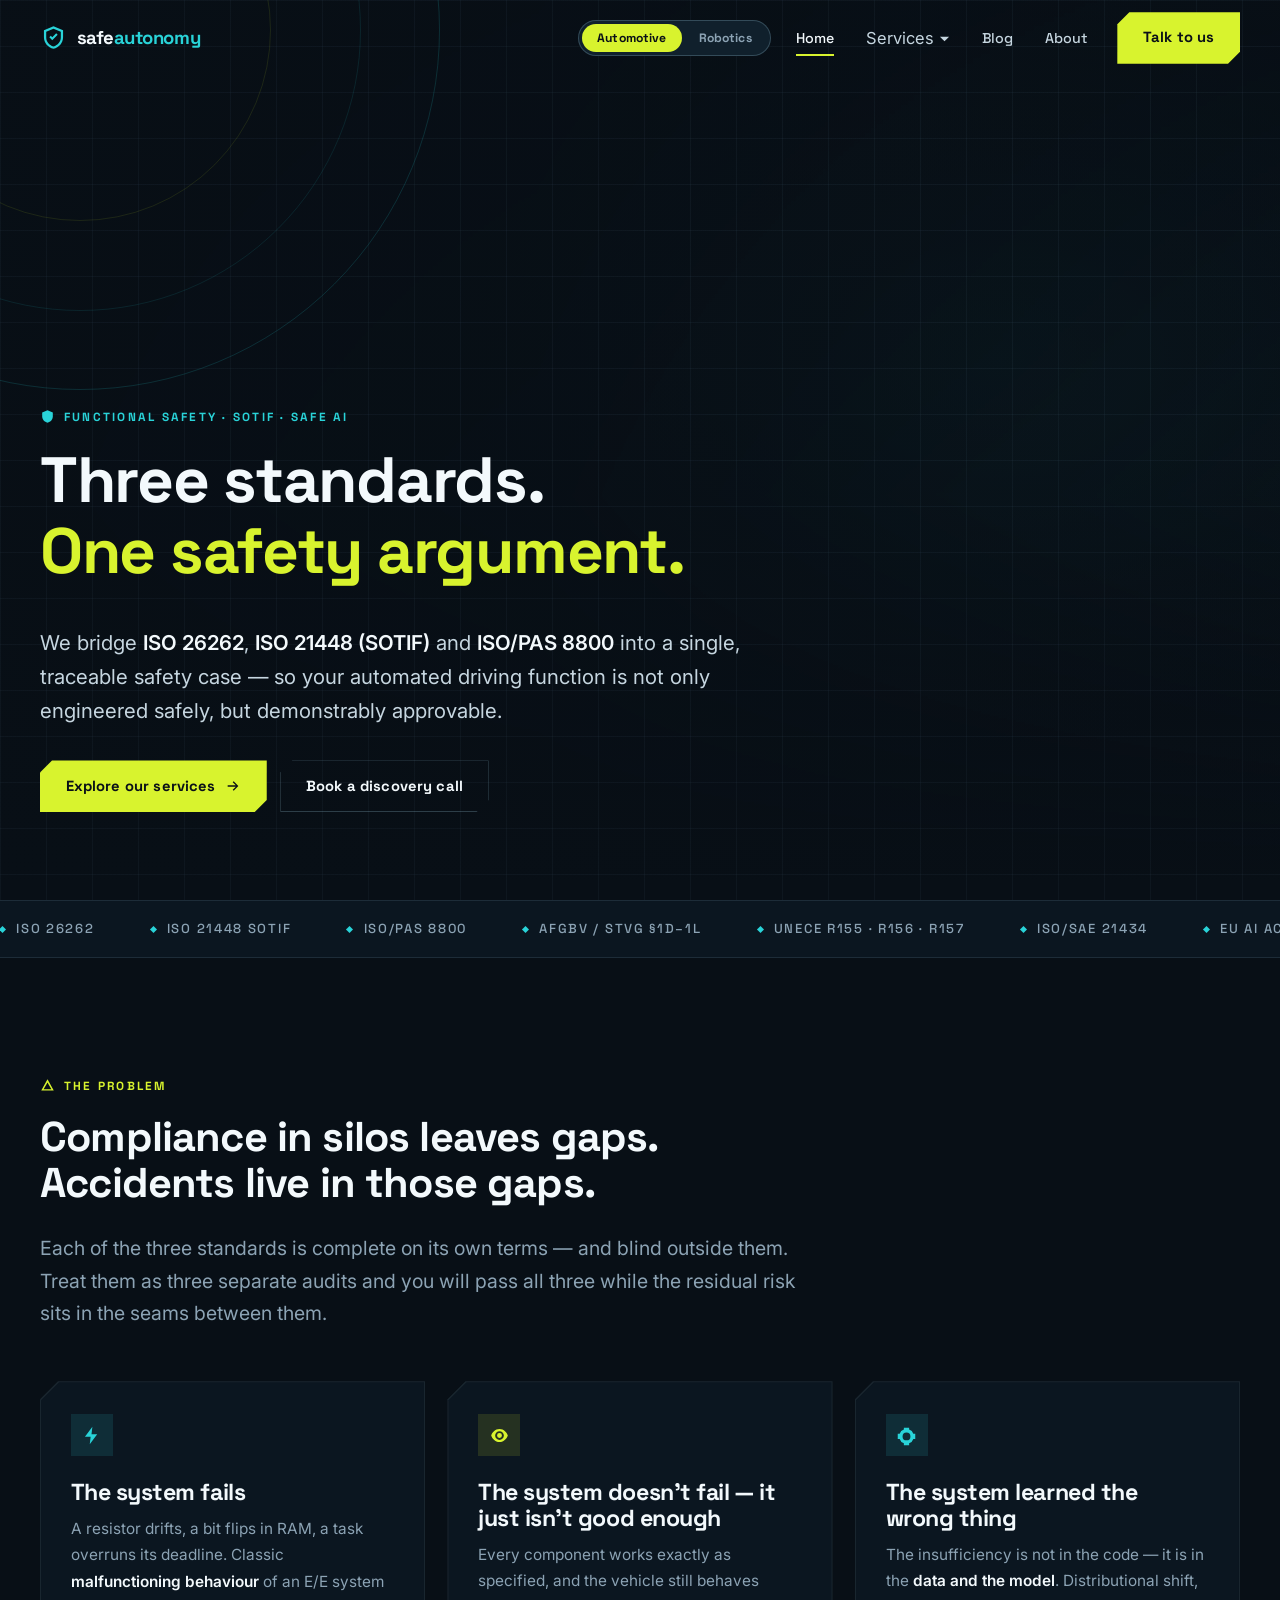
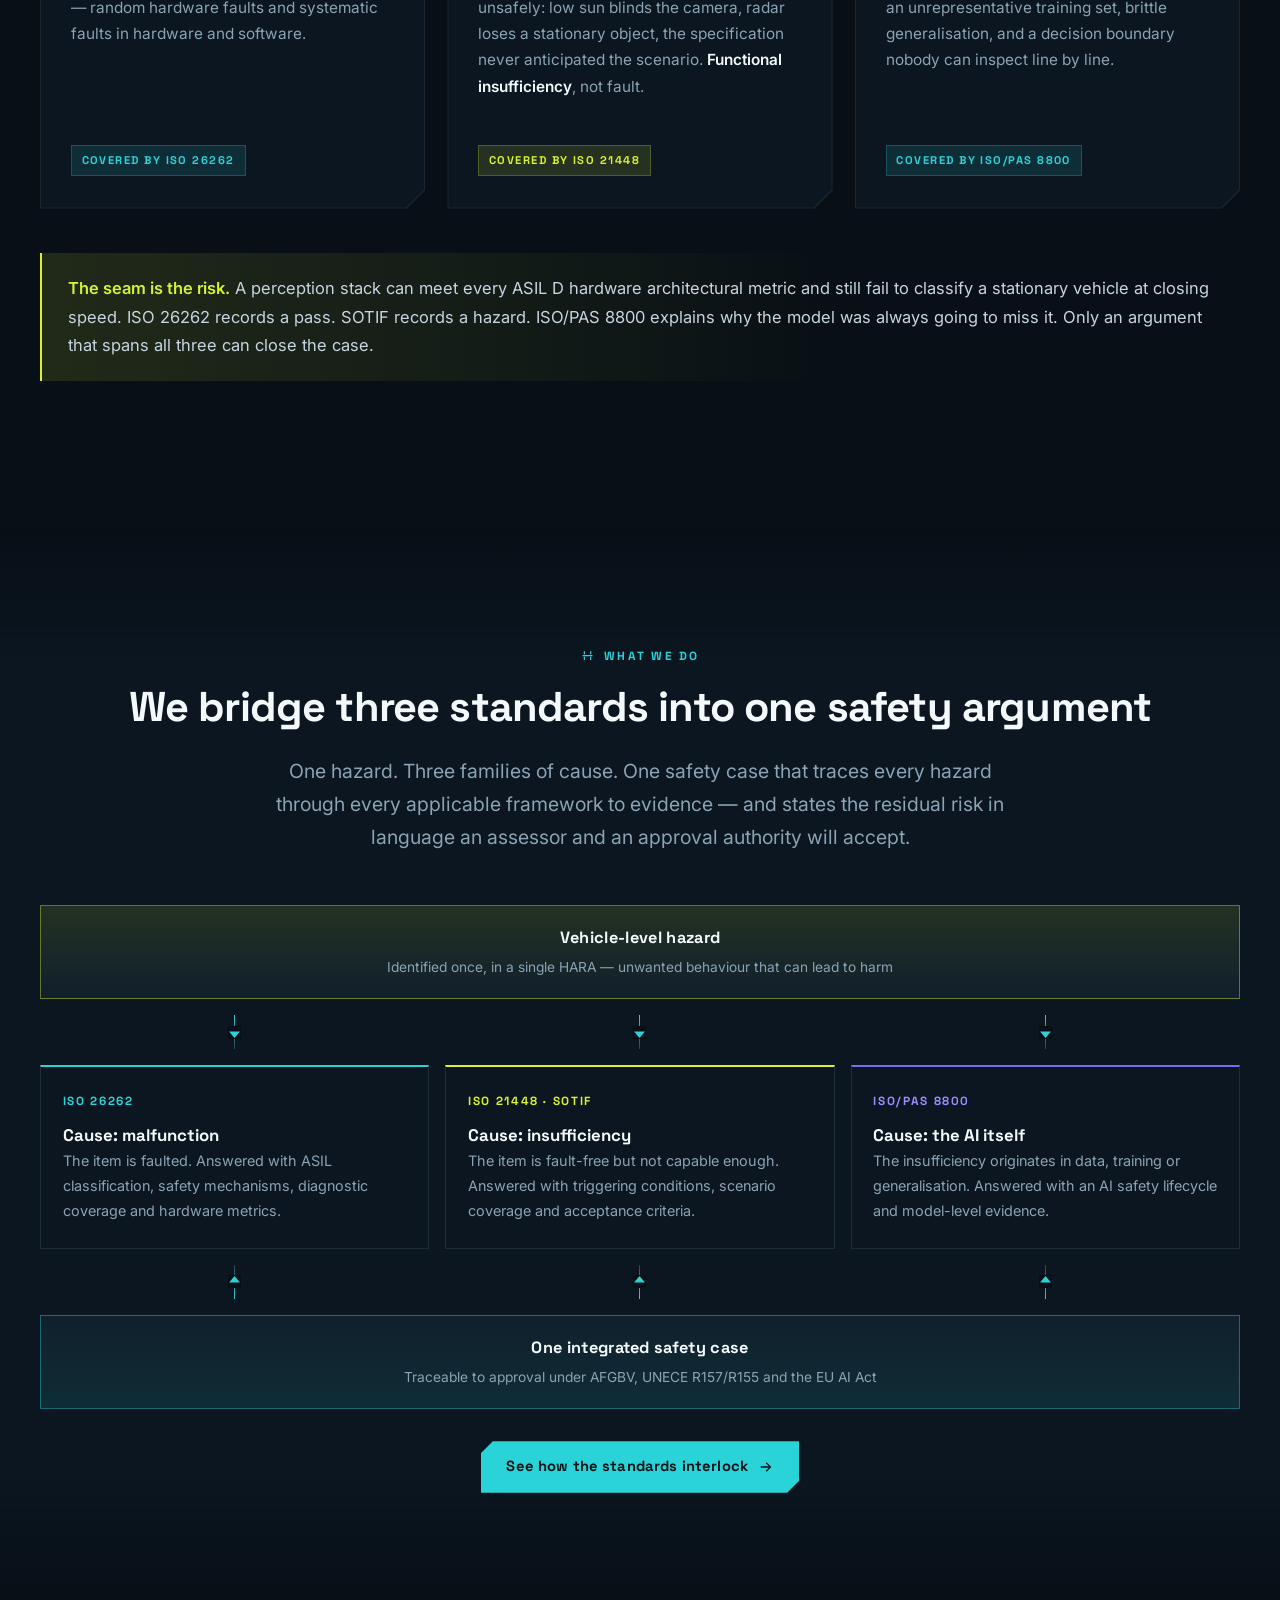
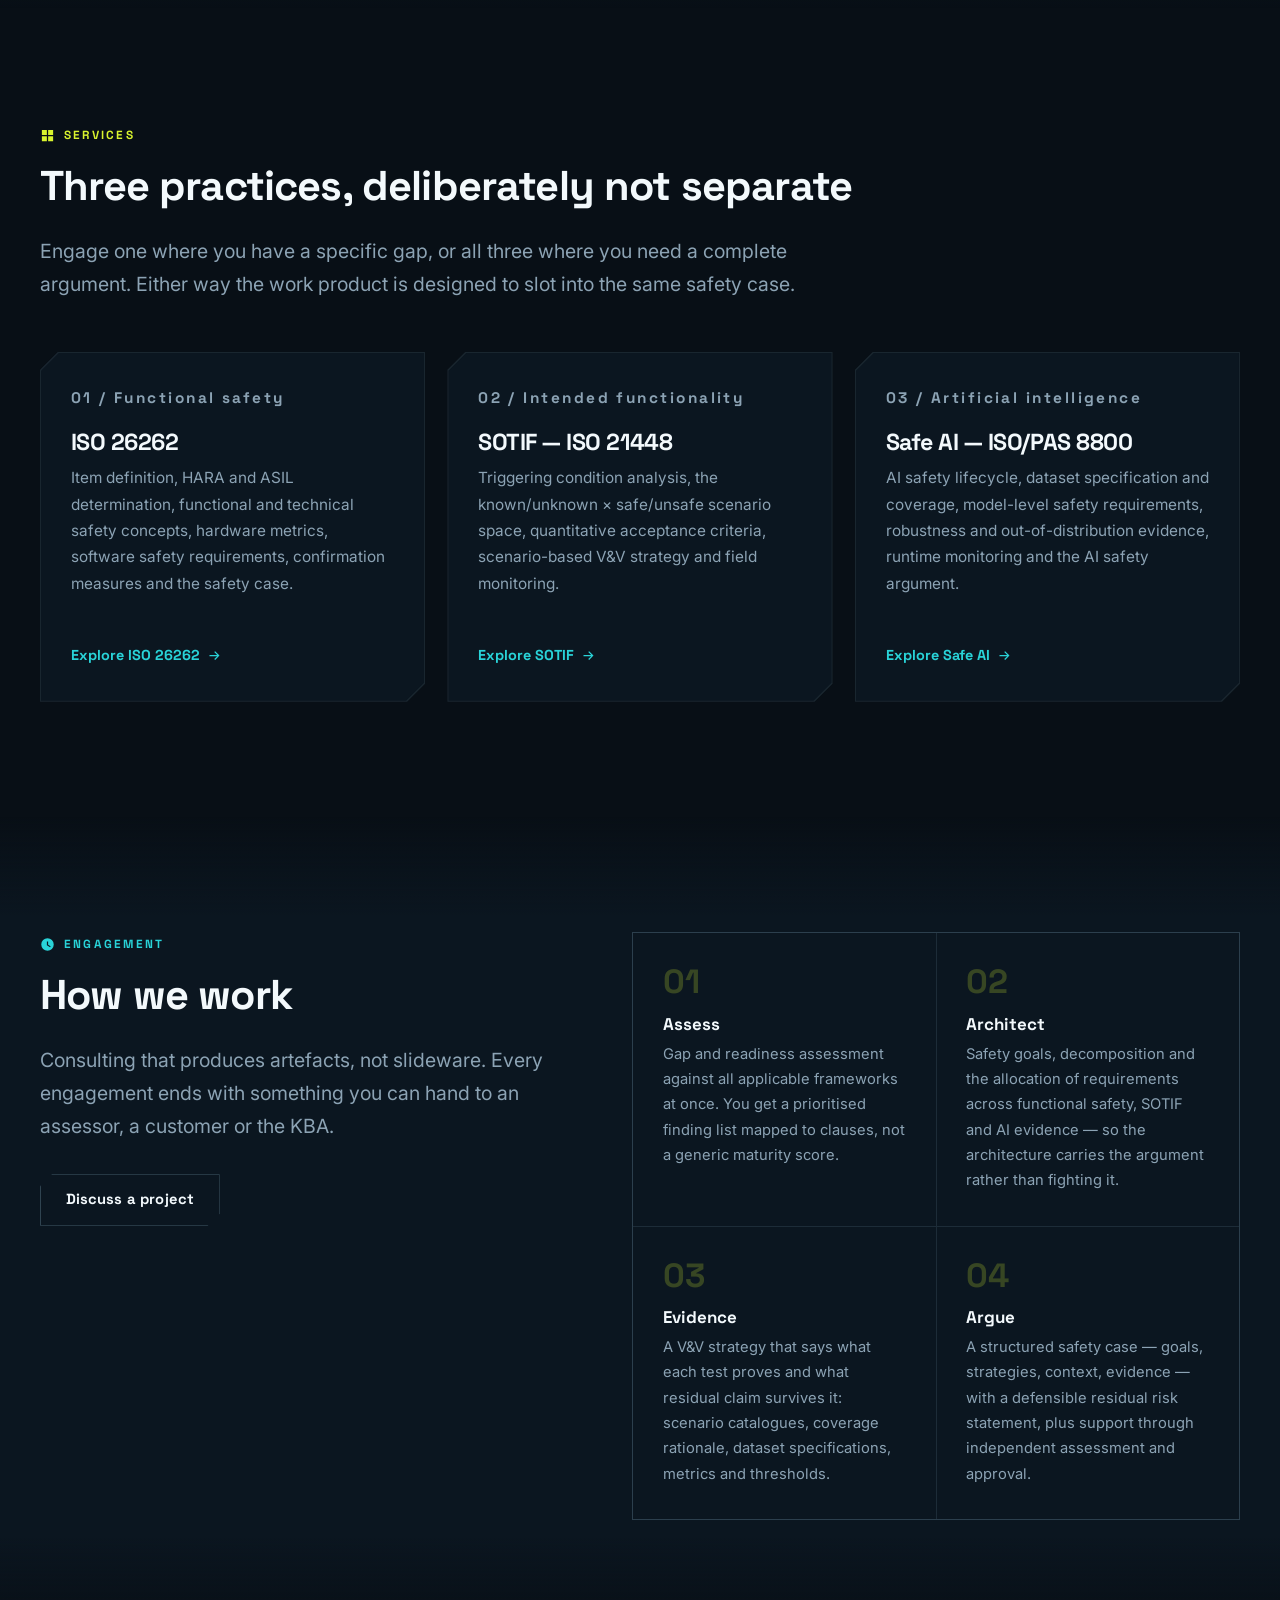
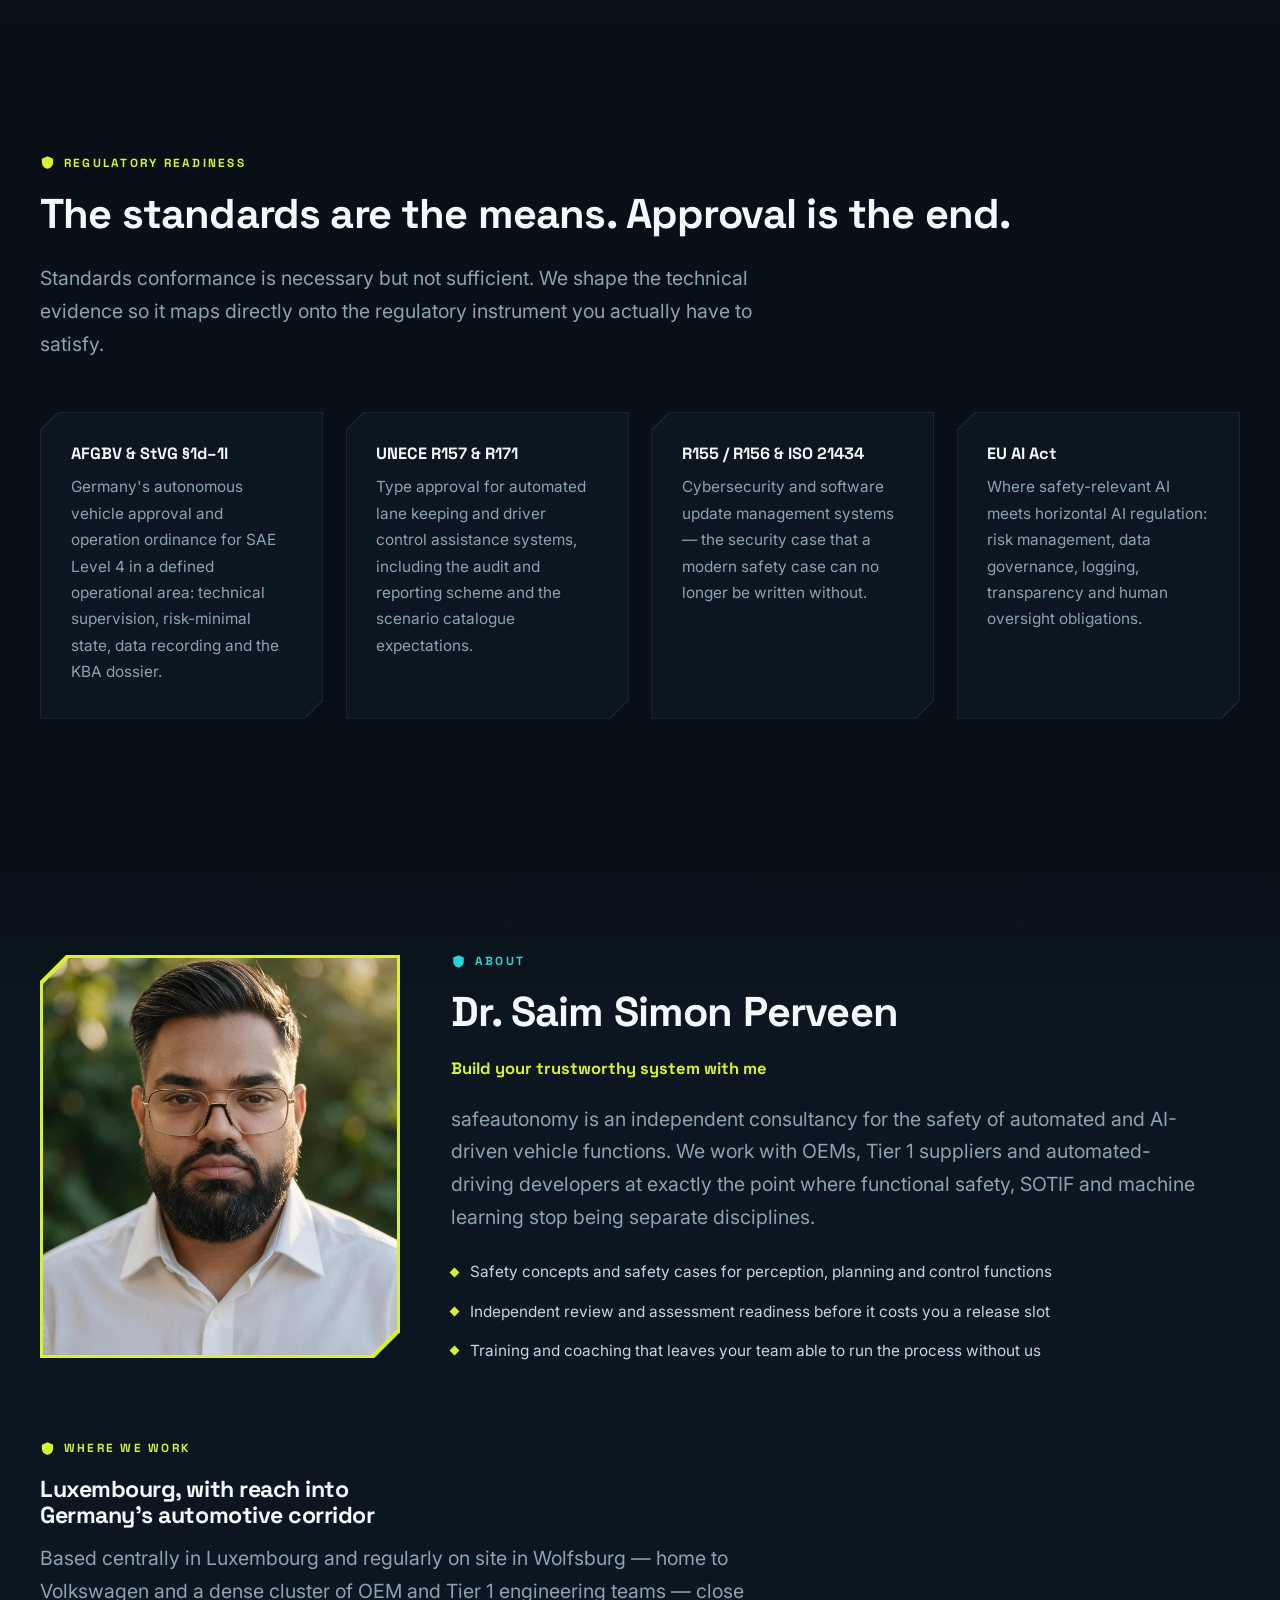
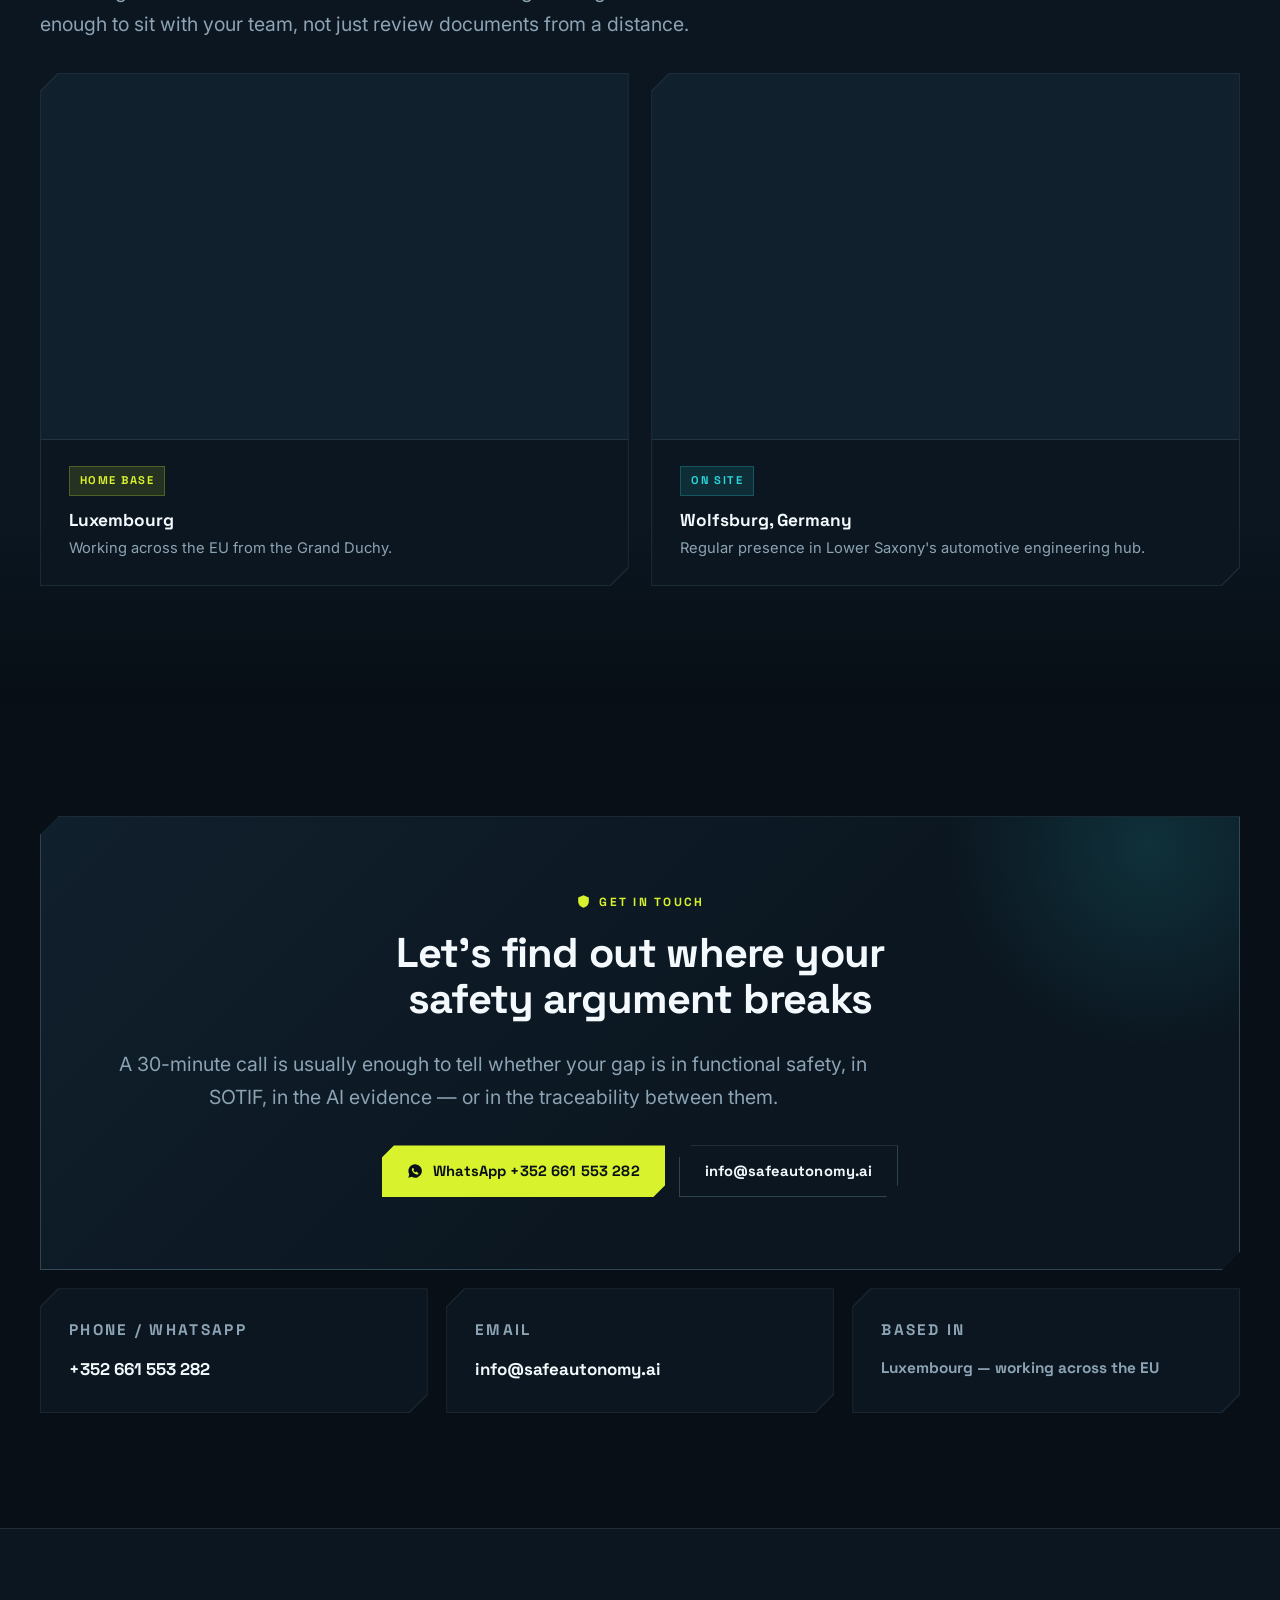
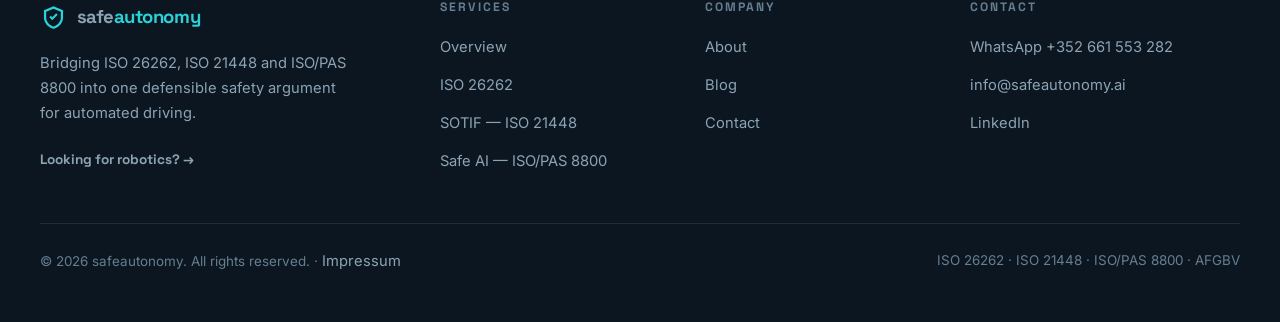
==== commit 524c2790: "Update contact email, add Impressum page - Swap contact@safeautonomy.eu -> info@safeautonomy.ai site" ====
--- a/automotive.html
+++ b/automotive.html
@@ -539,7 +539,7 @@
           <svg viewBox="0 0 24 24" fill="currentColor" aria-hidden="true"><path d="M12 2a10 10 0 0 0-8.6 15L2 22l5.2-1.4A10 10 0 1 0 12 2Zm5.5 14.1c-.2.6-1.2 1.2-1.7 1.2-.5.1-1 .1-1.6-.1-.4-.1-.9-.3-1.5-.6-2.6-1.1-4.3-3.8-4.4-4-.1-.2-1-1.4-1-2.6s.6-1.8.8-2.1c.2-.2.5-.3.6-.3h.5c.1 0 .3 0 .5.4l.7 1.7c.1.1.1.3 0 .5l-.3.4-.3.4c-.1.1-.2.3 0 .5l.9 1.3c.6.7 1.1 1 1.6 1.2.2.1.3.1.5-.1l.7-.8c.1-.2.3-.2.5-.1l1.6.8c.2.1.4.2.4.3.1.1.1.5-.1 1Z"/></svg>
           WhatsApp +352 661 553 282
         </a>
-        <a class="btn btn--ghost" href="mailto:contact@safeautonomy.eu">contact@safeautonomy.eu</a>
+        <a class="btn btn--ghost" href="mailto:info@safeautonomy.ai">info@safeautonomy.ai</a>
       </div>
     </div>
 
@@ -553,7 +553,7 @@
       <div class="frame">
         <div class="card contact-card">
           <p class="contact-card__l">Email</p>
-          <a class="contact-card__v" href="mailto:contact@safeautonomy.eu">contact@safeautonomy.eu</a>
+          <a class="contact-card__v" href="mailto:info@safeautonomy.ai">info@safeautonomy.ai</a>
         </div>
       </div>
       <div class="frame">
@@ -607,14 +607,14 @@
         <h4>Contact</h4>
         <ul>
           <li><a href="https://wa.me/352661553282">WhatsApp +352 661 553 282</a></li>
-          <li><a href="mailto:contact@safeautonomy.eu">contact@safeautonomy.eu</a></li>
+          <li><a href="mailto:info@safeautonomy.ai">info@safeautonomy.ai</a></li>
           <li><a href="https://www.linkedin.com/in/dr-simon-saim-perveen-5b797918a/">LinkedIn</a></li>
         </ul>
       </div>
     </div>
 
     <div class="footer__bottom">
-      <p>&copy; <span data-year>2026</span> safeautonomy. All rights reserved.</p>
+      <p>&copy; <span data-year>2026</span> safeautonomy. All rights reserved. · <a href="impressum.html">Impressum</a></p>
       <p>ISO 26262 · ISO 21448 · ISO/PAS 8800 · AFGBV</p>
     </div>
   </div>
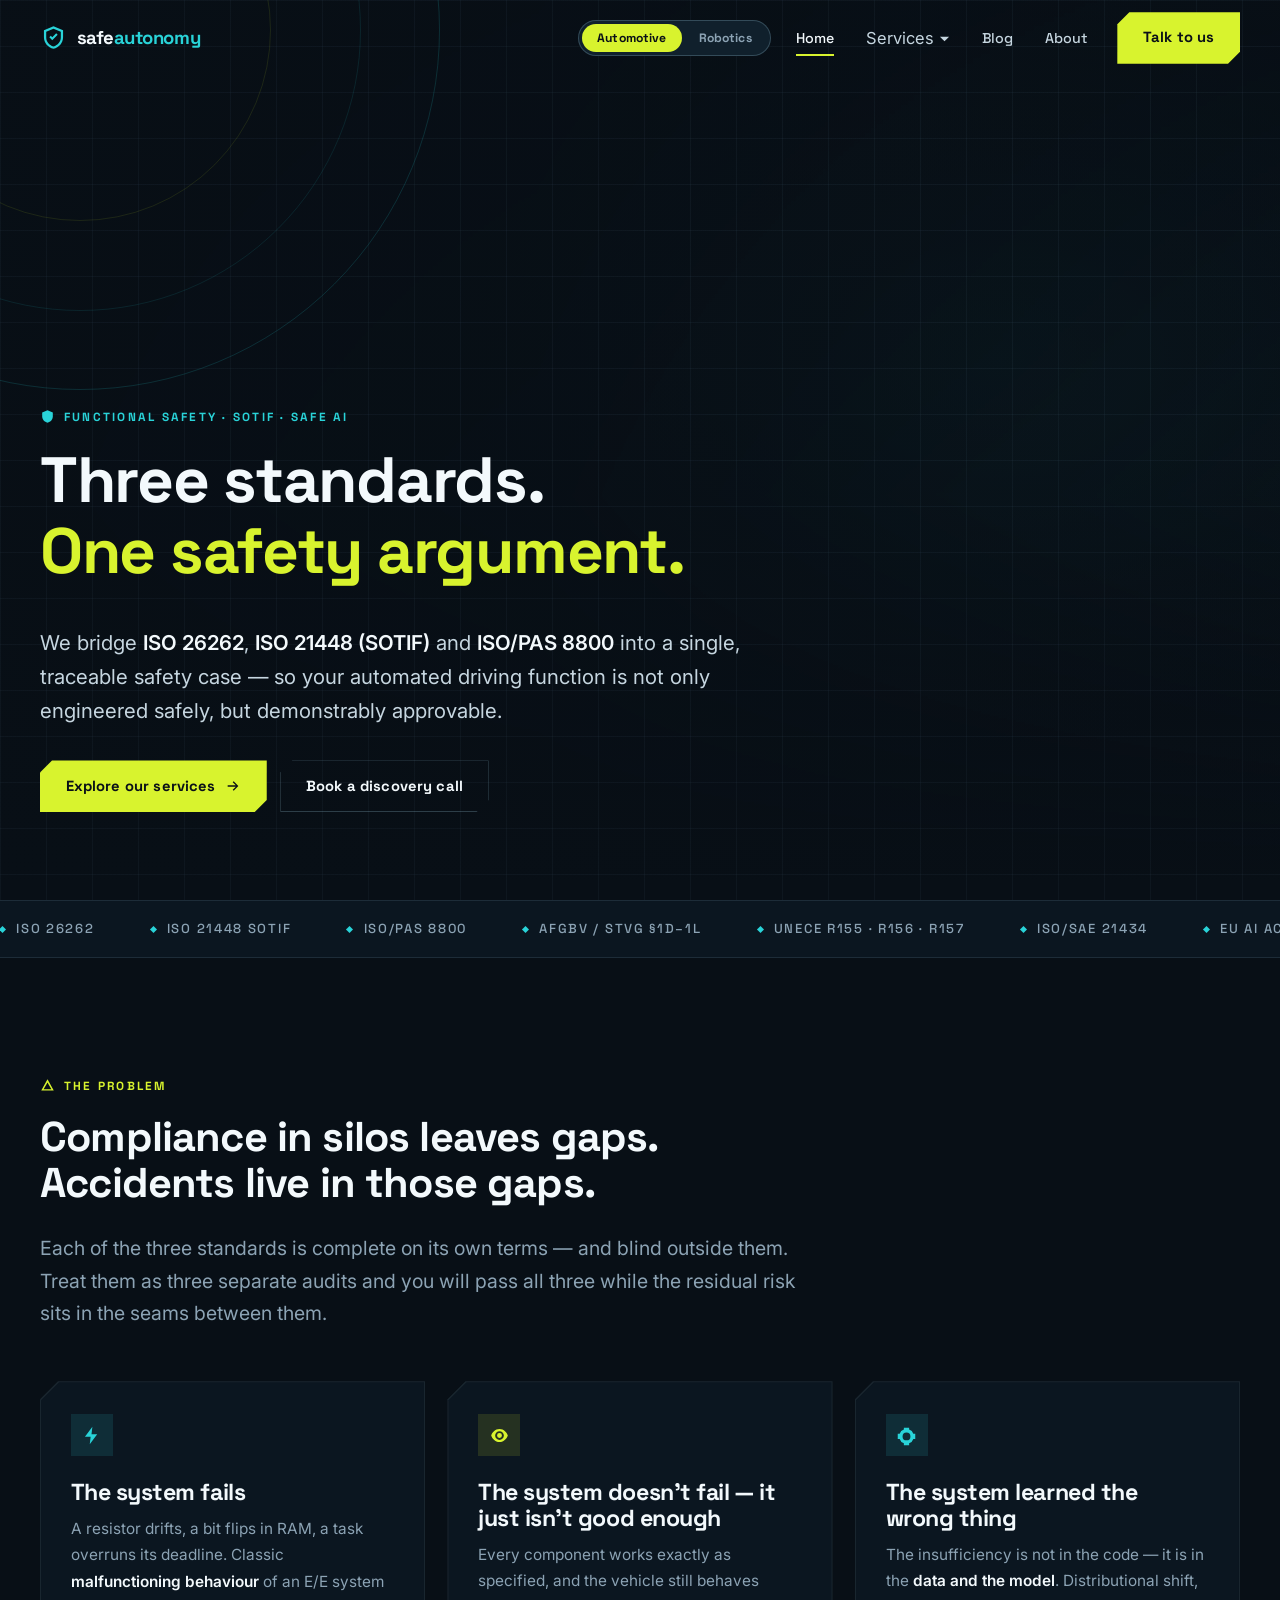
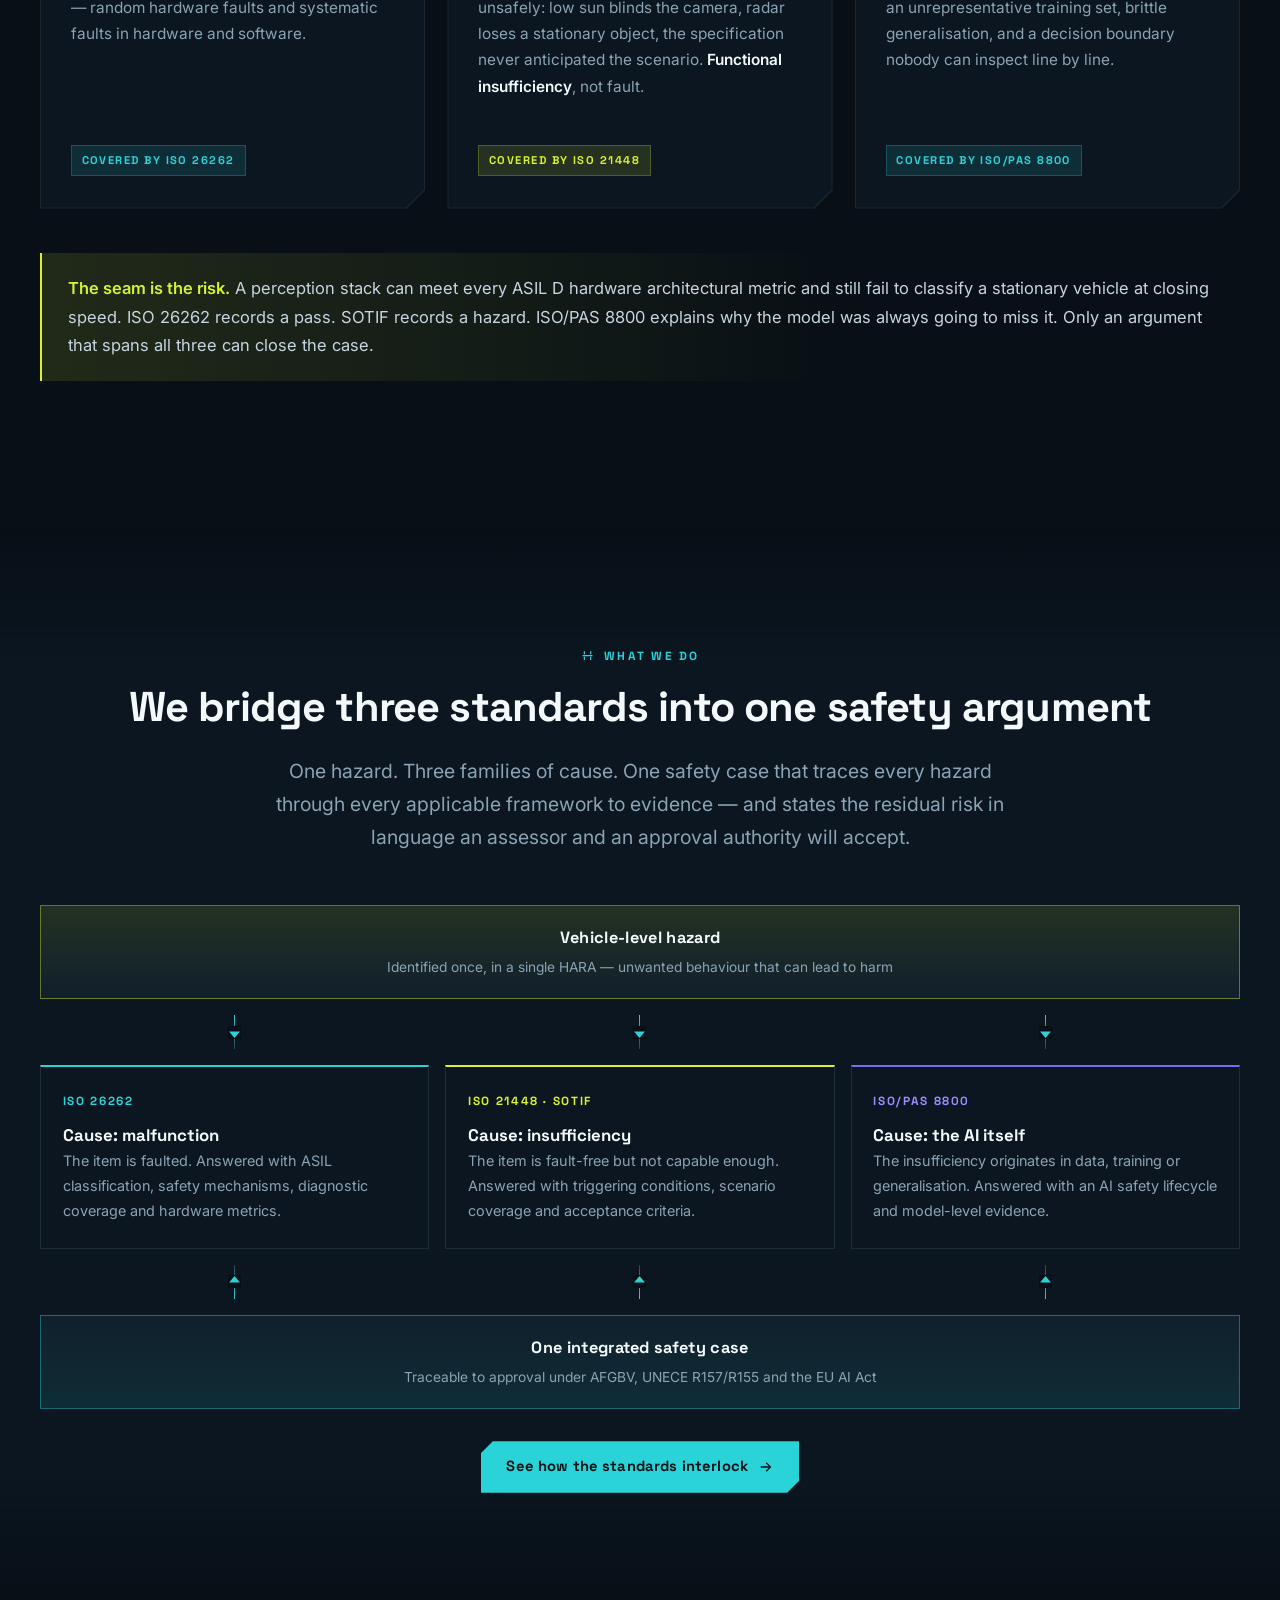
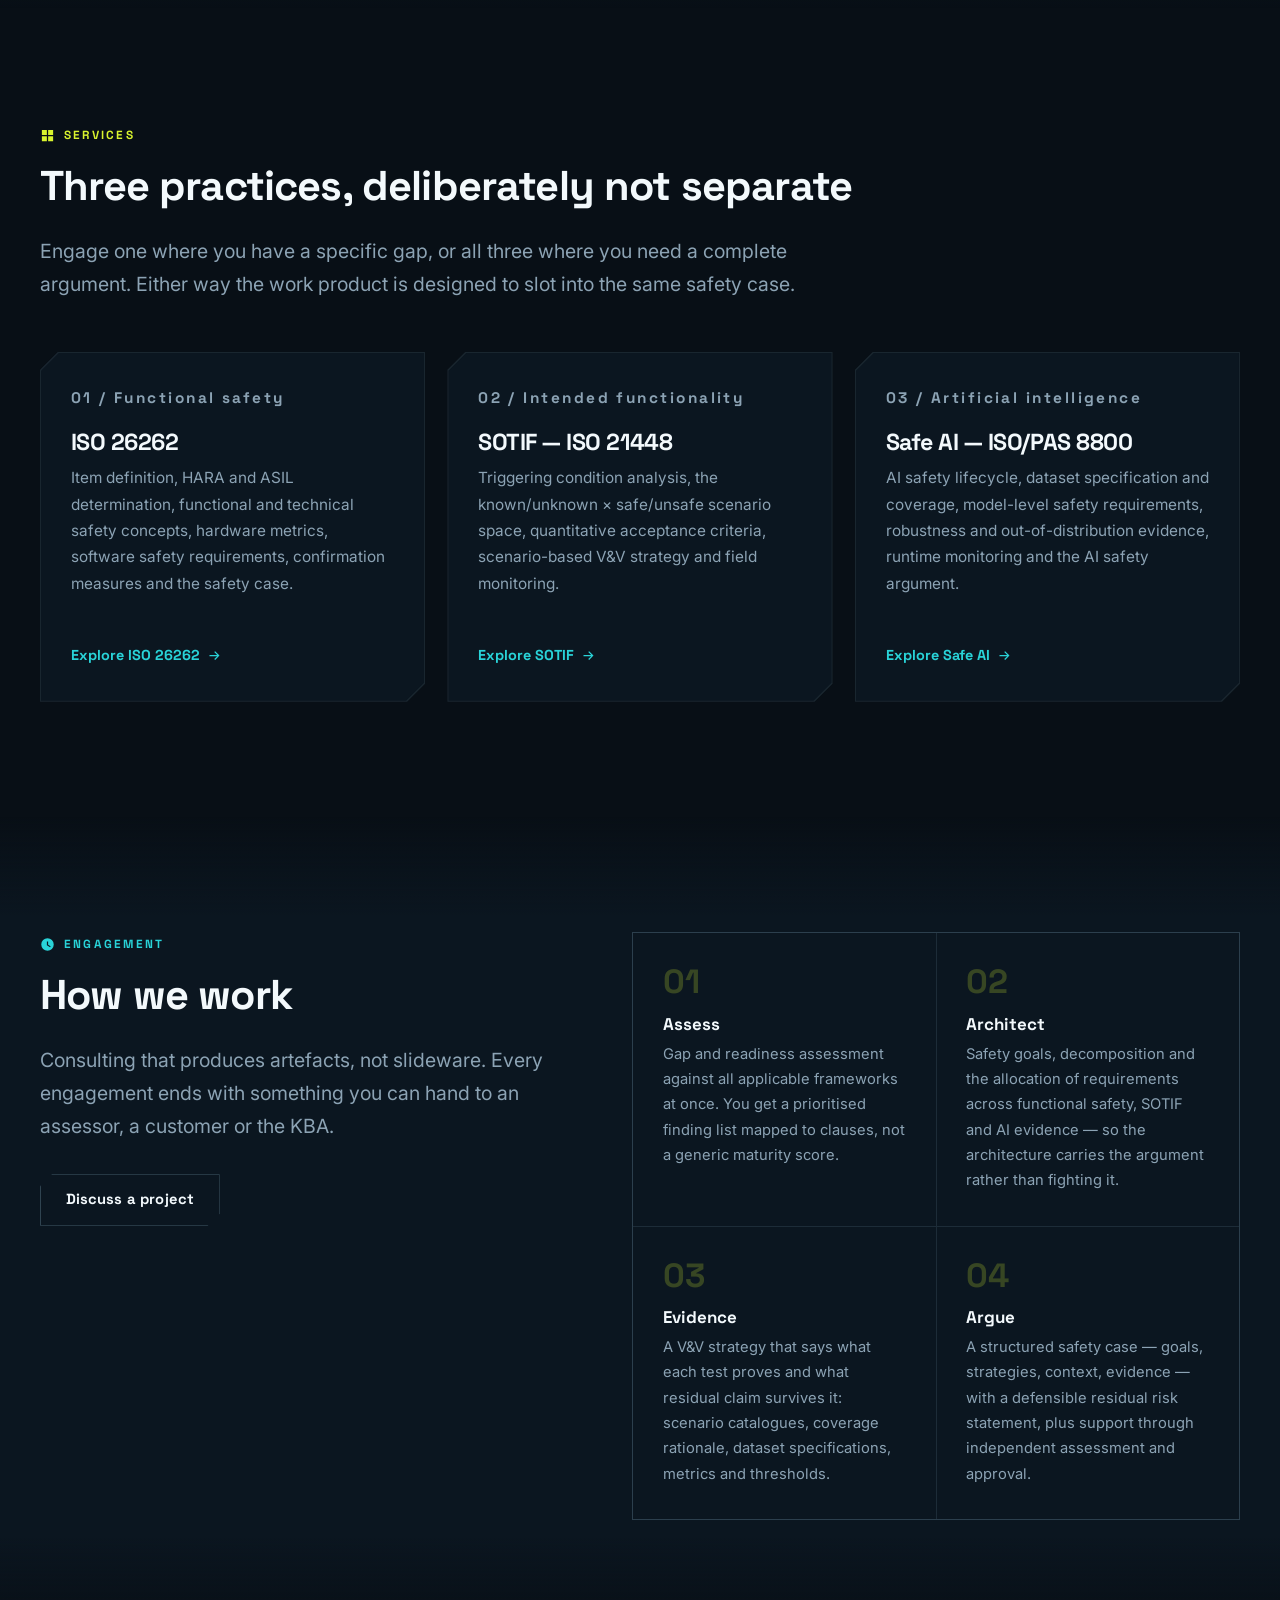
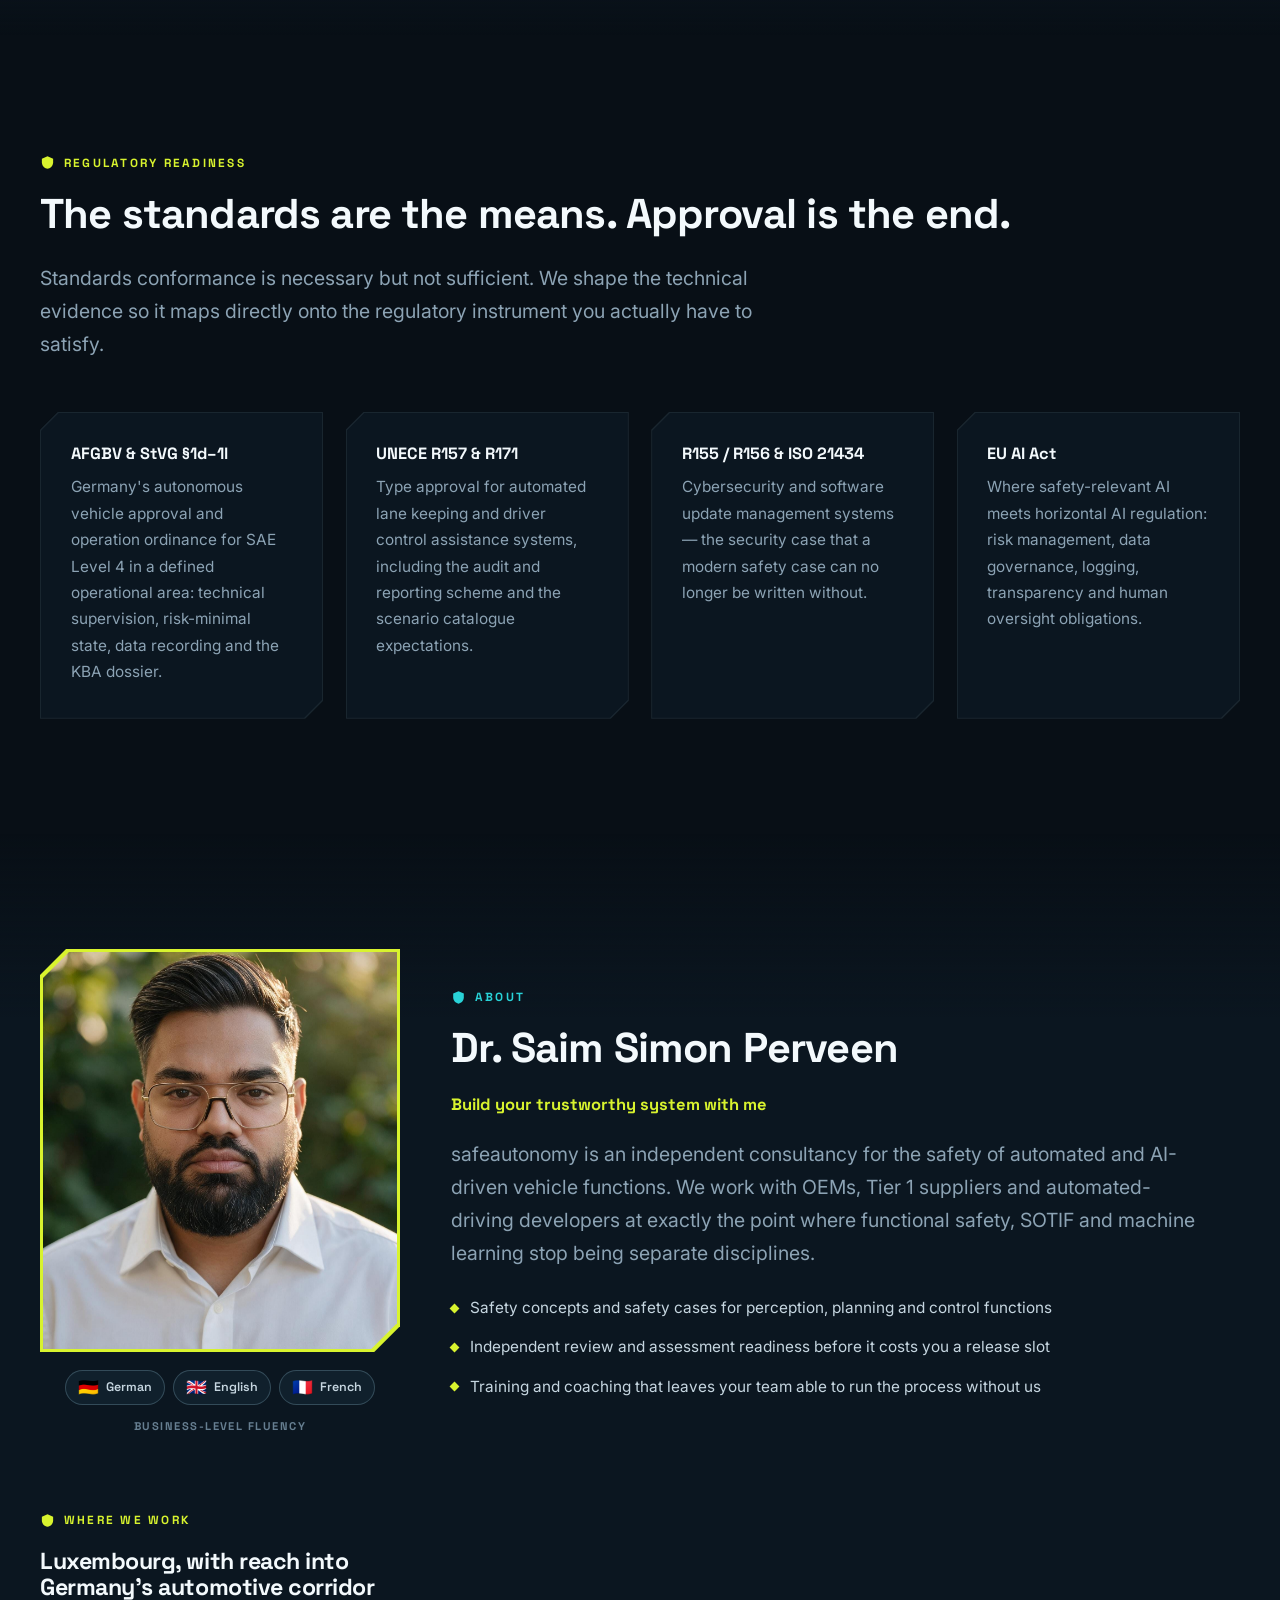
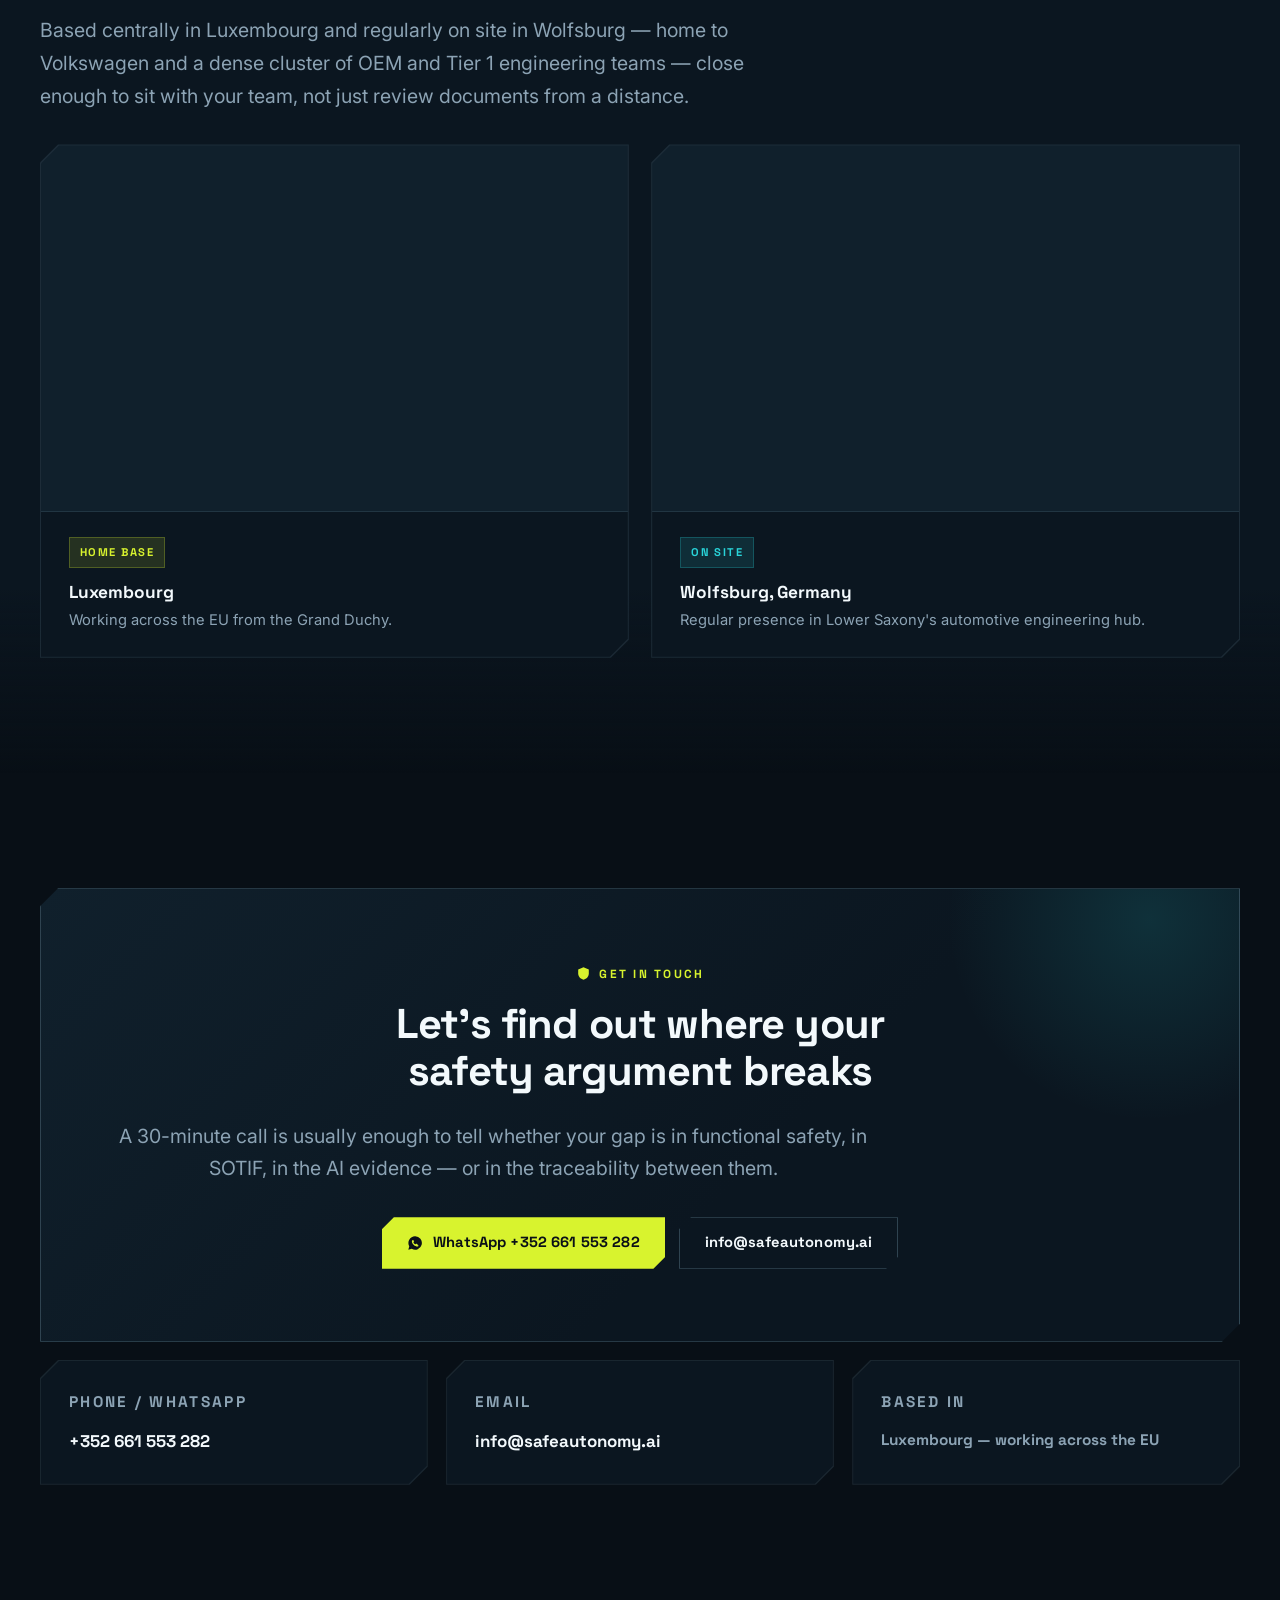
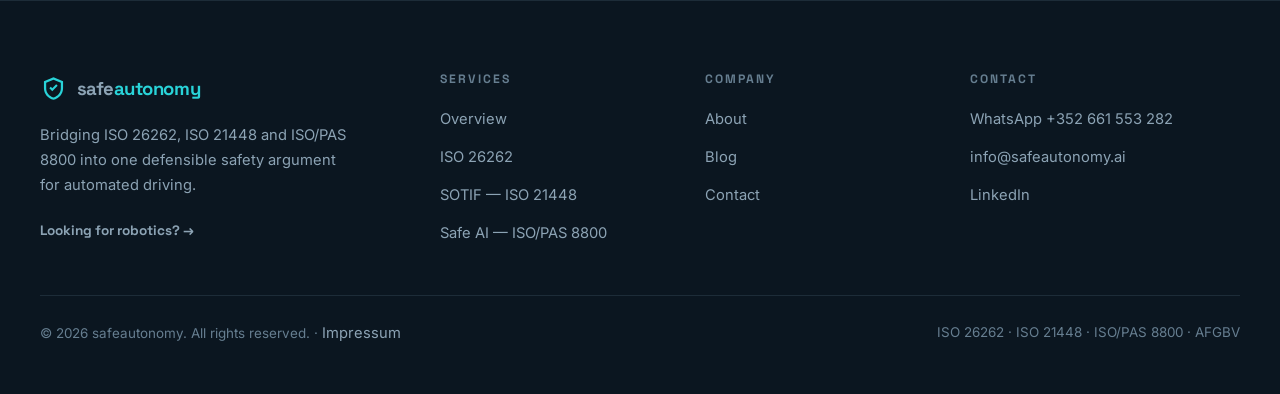
==== commit 1d0fc127: "Add language chips under founder photo German, English, French at business level, shown as flag chip" ====
--- a/automotive.html
+++ b/automotive.html
@@ -443,8 +443,16 @@
 <section class="section section--alt" id="about">
   <div class="container">
     <div class="founder reveal">
-      <div class="founder__frame">
-        <img class="founder__photo" src="assets/img/saim.jpg" alt="Dr. Saim Simon Perveen">
+      <div>
+        <div class="founder__frame">
+          <img class="founder__photo" src="assets/img/saim.jpg" alt="Dr. Saim Simon Perveen">
+        </div>
+        <div class="lang-row">
+          <span class="lang-chip"><span class="lang-chip__flag" aria-hidden="true">🇩🇪</span>German</span>
+          <span class="lang-chip"><span class="lang-chip__flag" aria-hidden="true">🇬🇧</span>English</span>
+          <span class="lang-chip"><span class="lang-chip__flag" aria-hidden="true">🇫🇷</span>French</span>
+        </div>
+        <p class="lang-row__label">Business-level fluency</p>
       </div>
 
       <div>
--- a/assets/css/styles.css
+++ b/assets/css/styles.css
@@ -802,6 +802,38 @@
   background: var(--bg-2);
   clip-path: inherit;
   object-fit: cover;
+}
+
+.lang-row {
+  display: flex;
+  flex-wrap: wrap;
+  justify-content: center;
+  gap: .5rem;
+  margin-top: 1.1rem;
+}
+.lang-chip {
+  display: inline-flex;
+  align-items: center;
+  gap: .42rem;
+  padding: .38rem .75rem;
+  background: var(--bg-2);
+  border: 1px solid var(--line-2);
+  border-radius: 999px;
+  font-family: var(--font-head);
+  font-size: .78rem;
+  font-weight: 600;
+  color: var(--text);
+}
+.lang-chip__flag { font-size: 1.05rem; line-height: 1; }
+.lang-row__label {
+  margin-top: .7rem;
+  text-align: center;
+  font-family: var(--font-head);
+  font-size: .7rem;
+  font-weight: 700;
+  letter-spacing: .13em;
+  text-transform: uppercase;
+  color: var(--muted-2);
 }
 
 .locations { margin-top: clamp(3rem, 6vw, 4.5rem); }
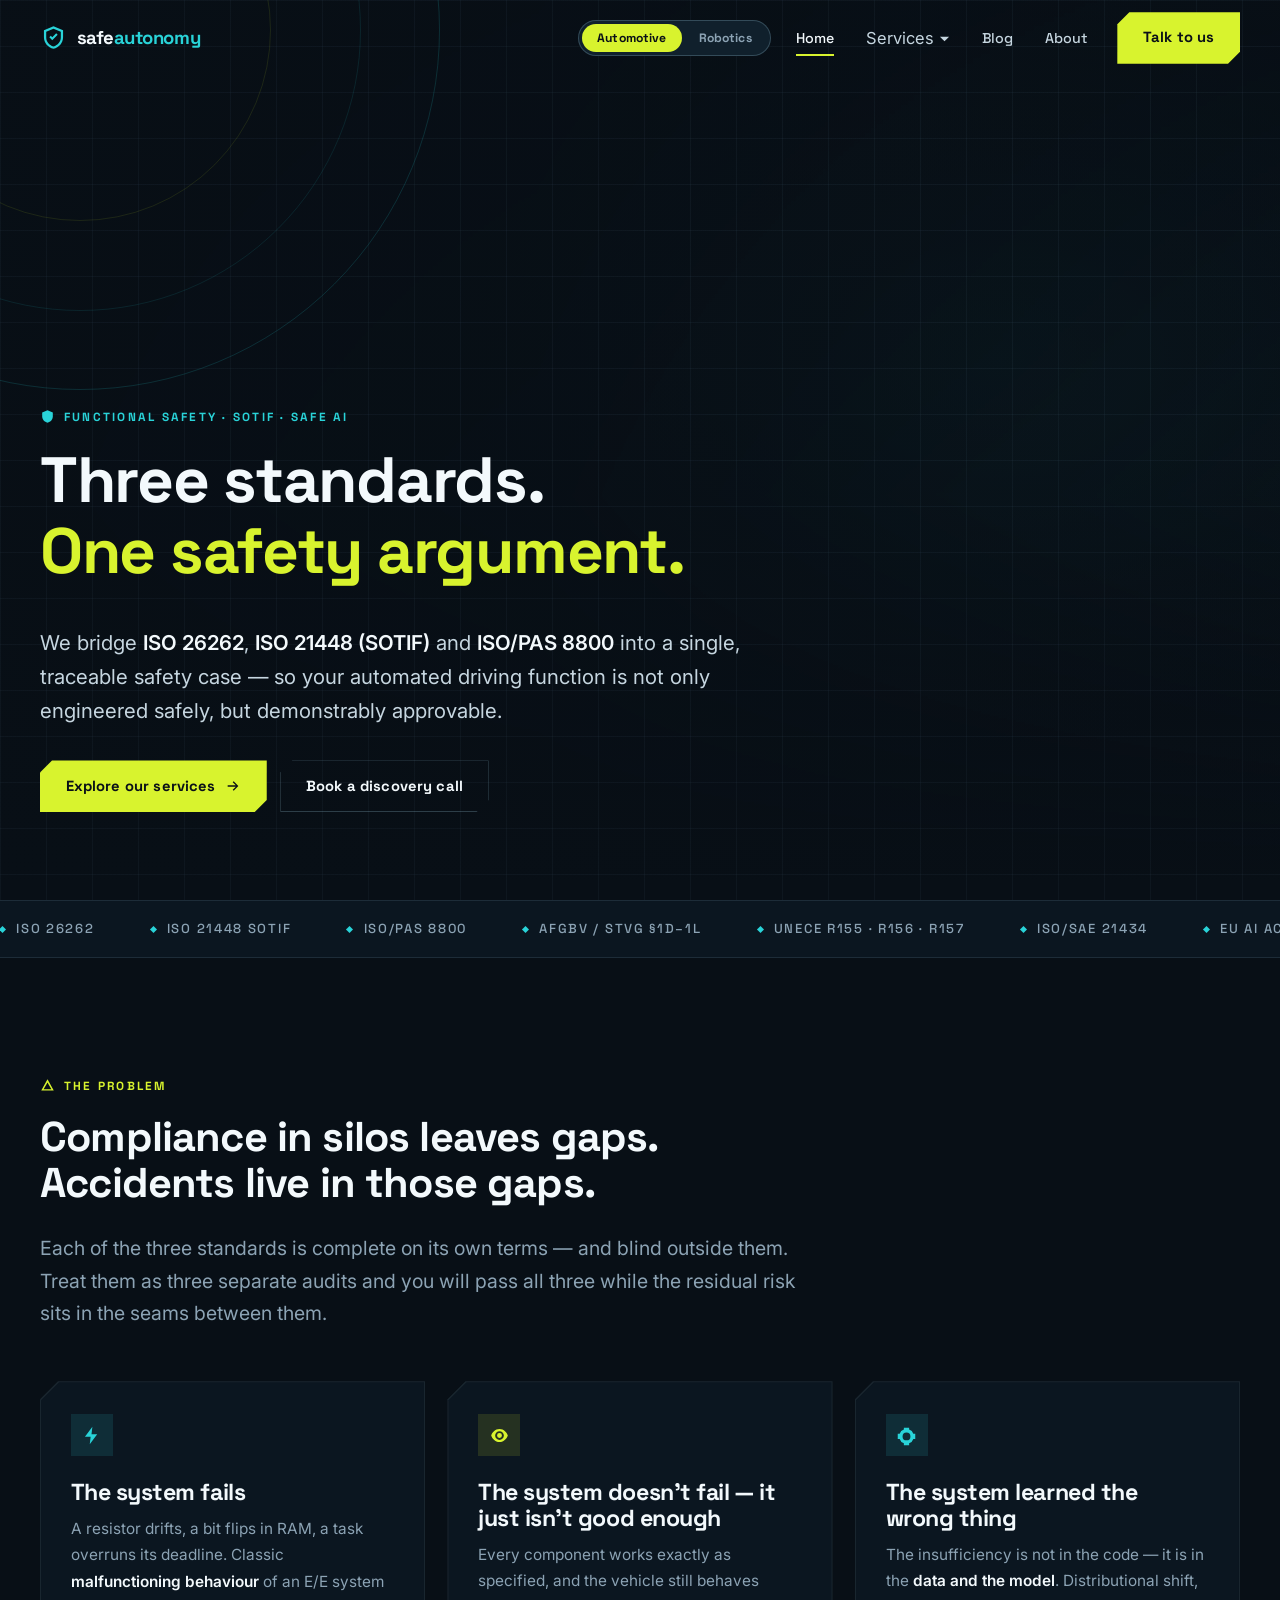
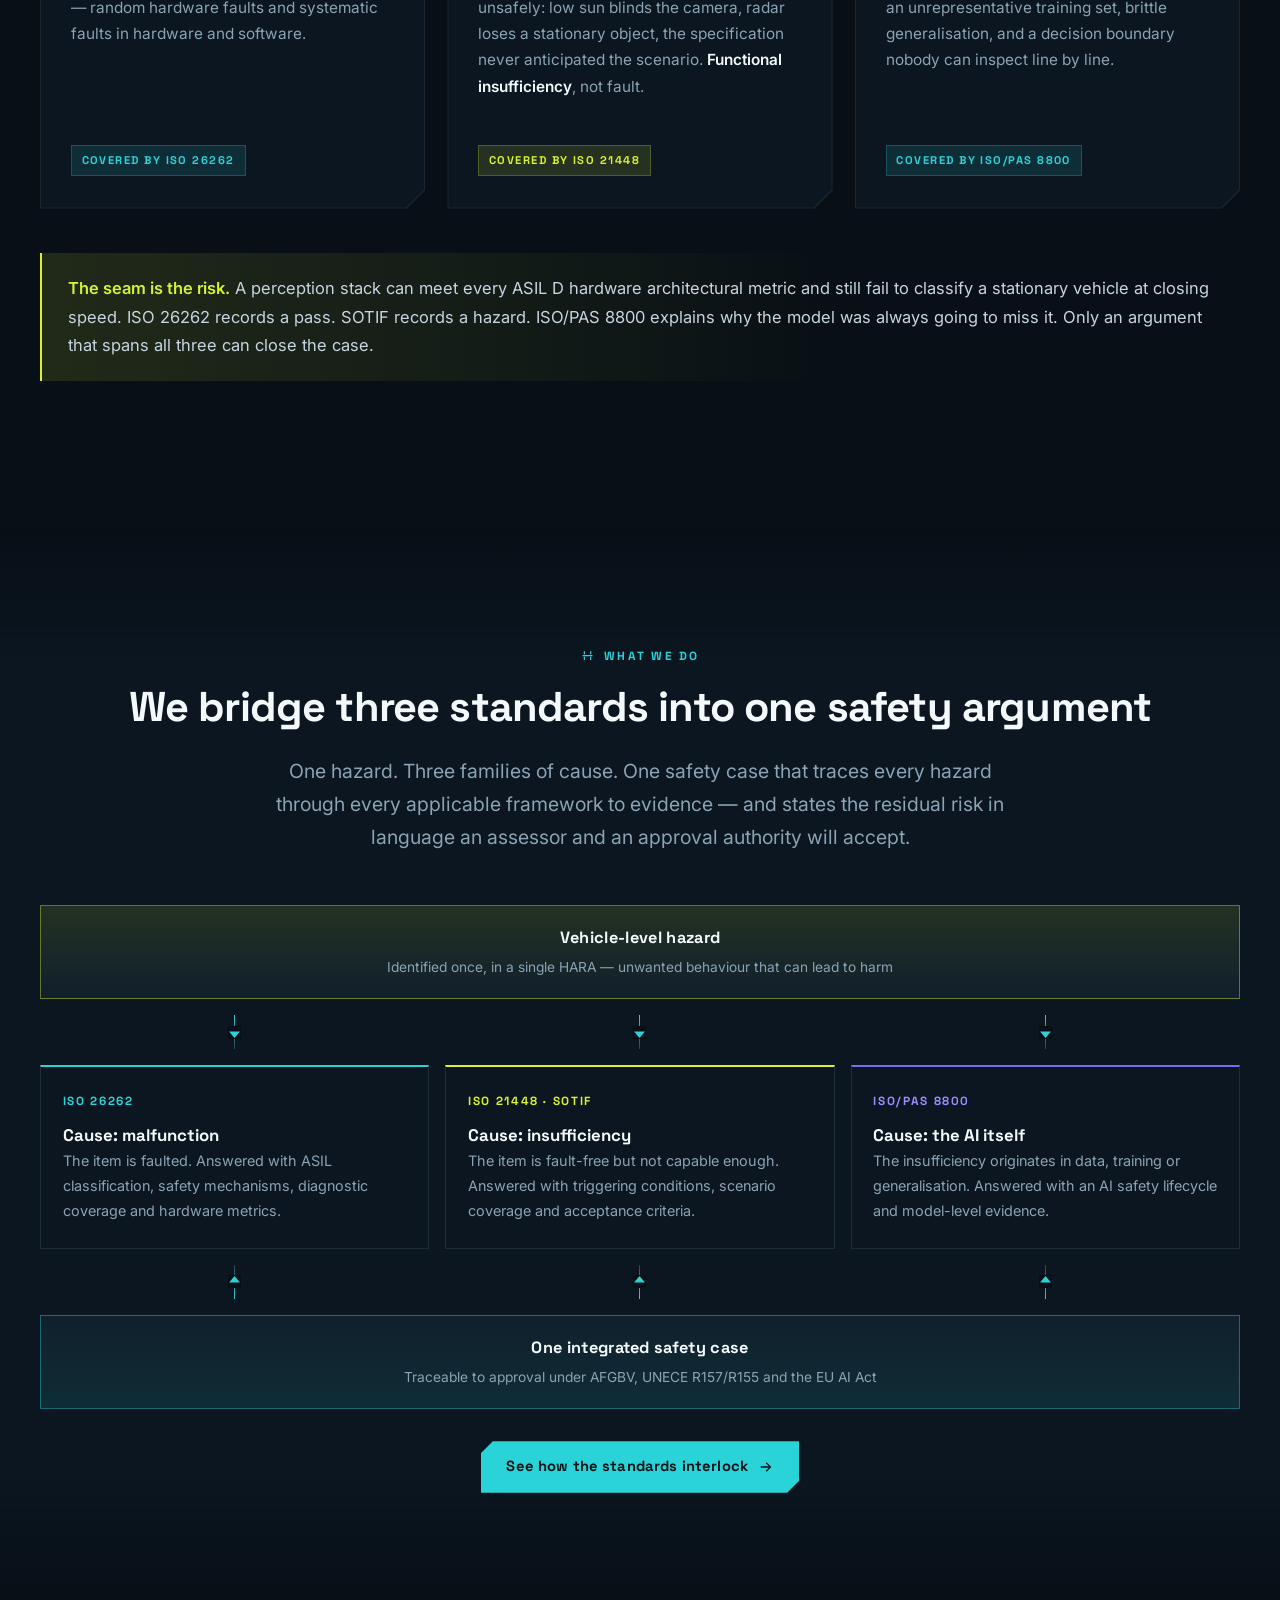
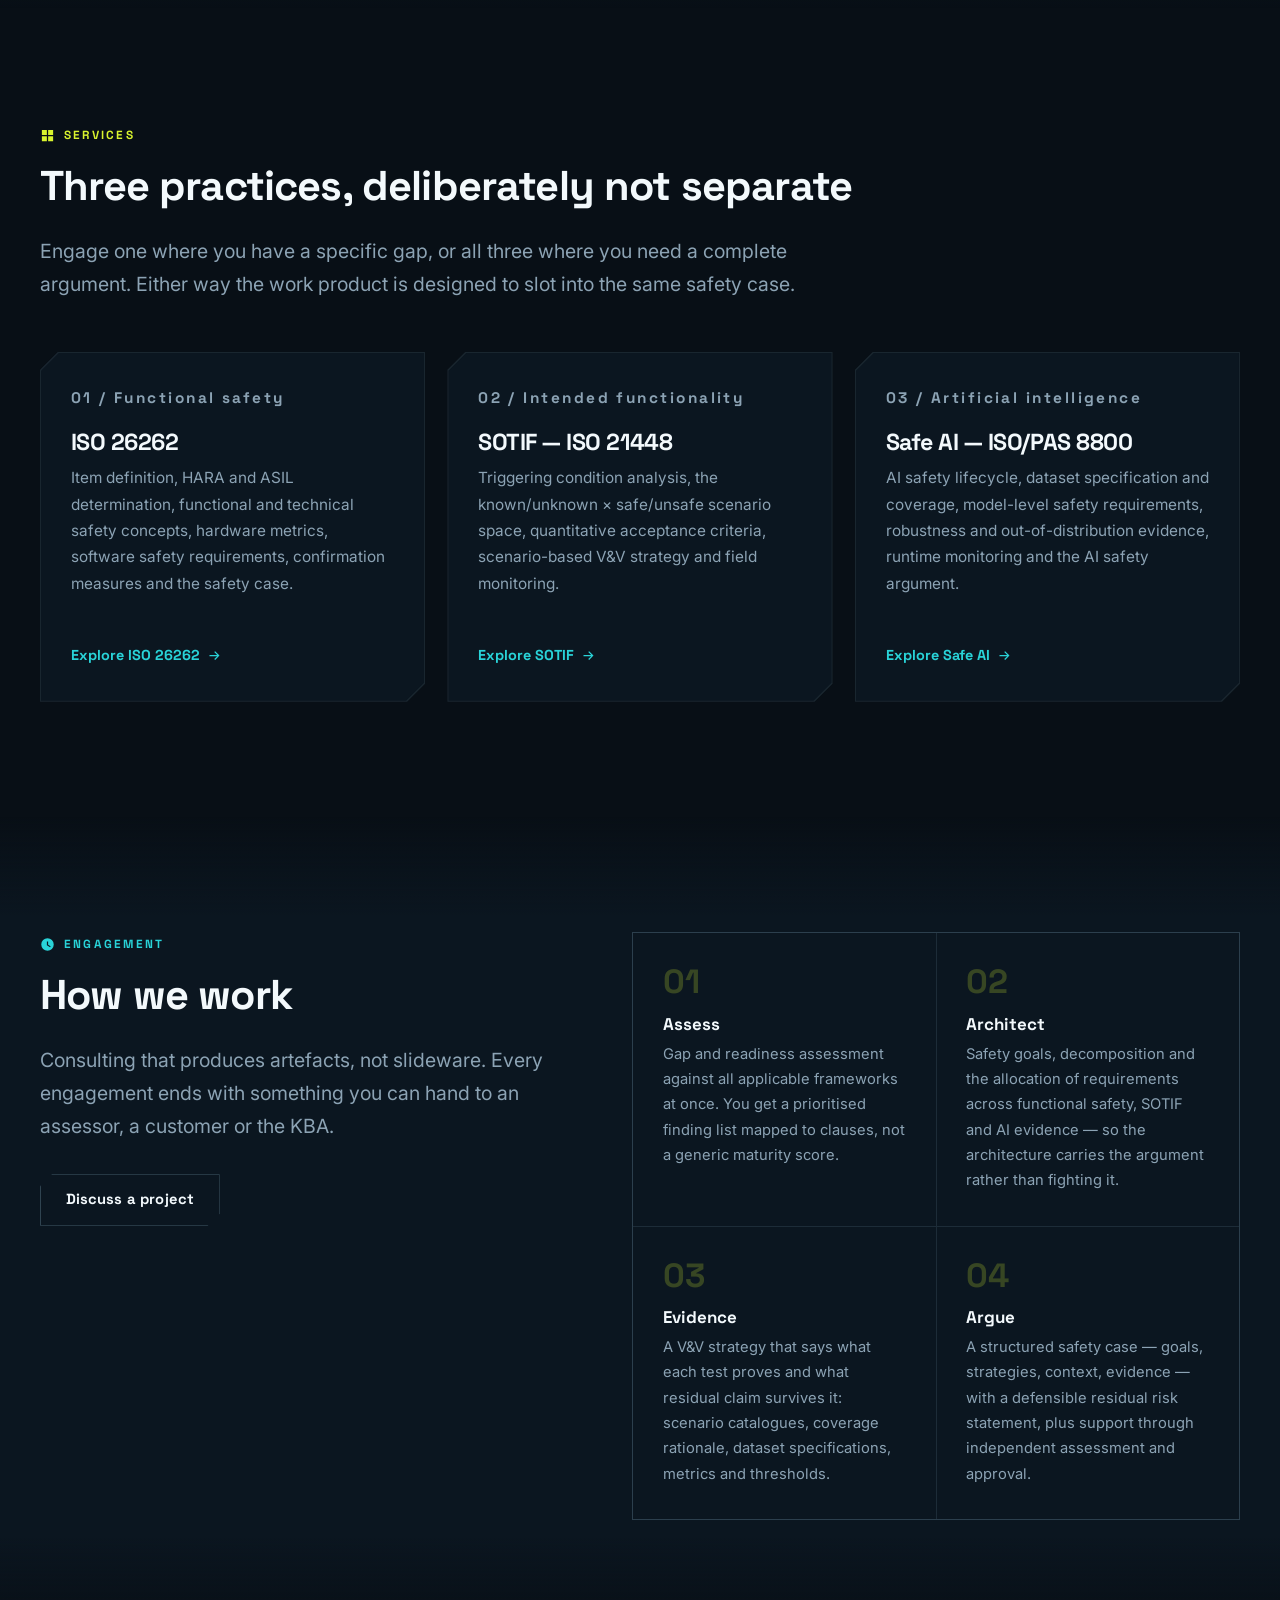
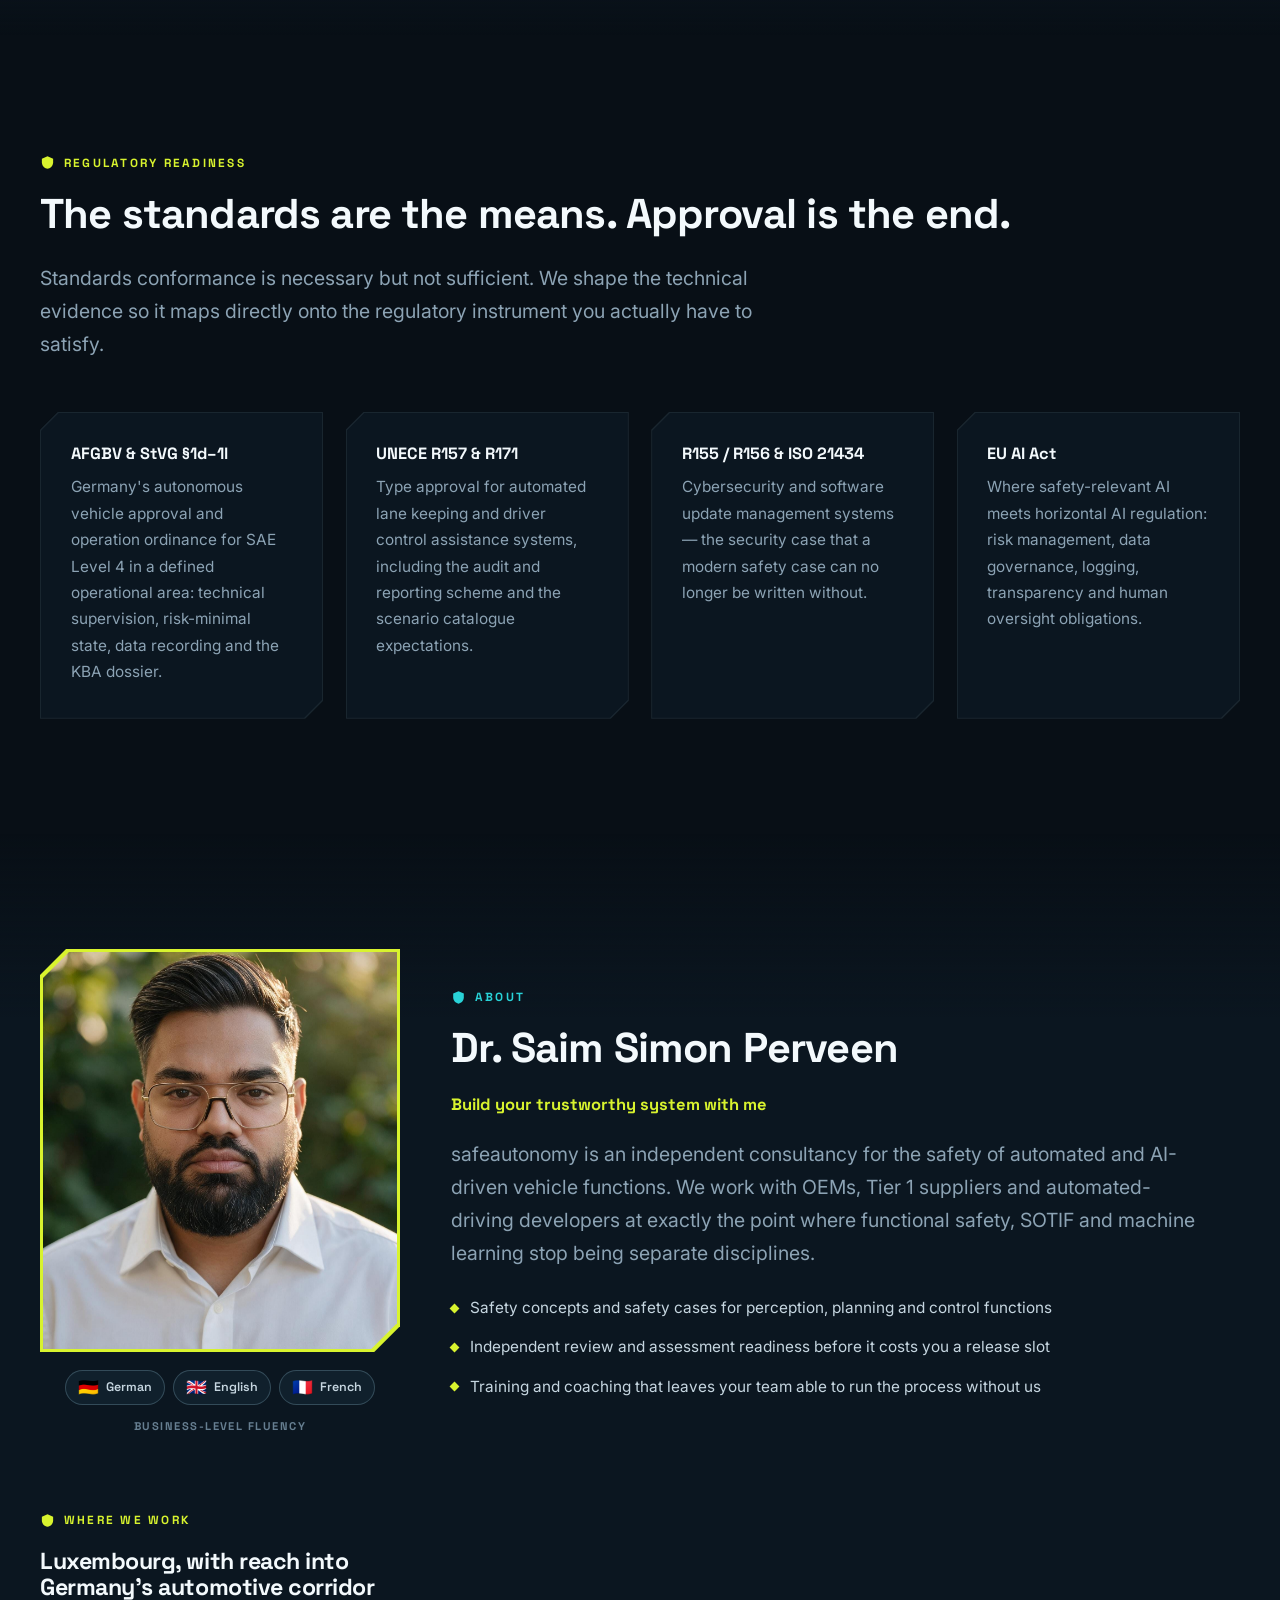
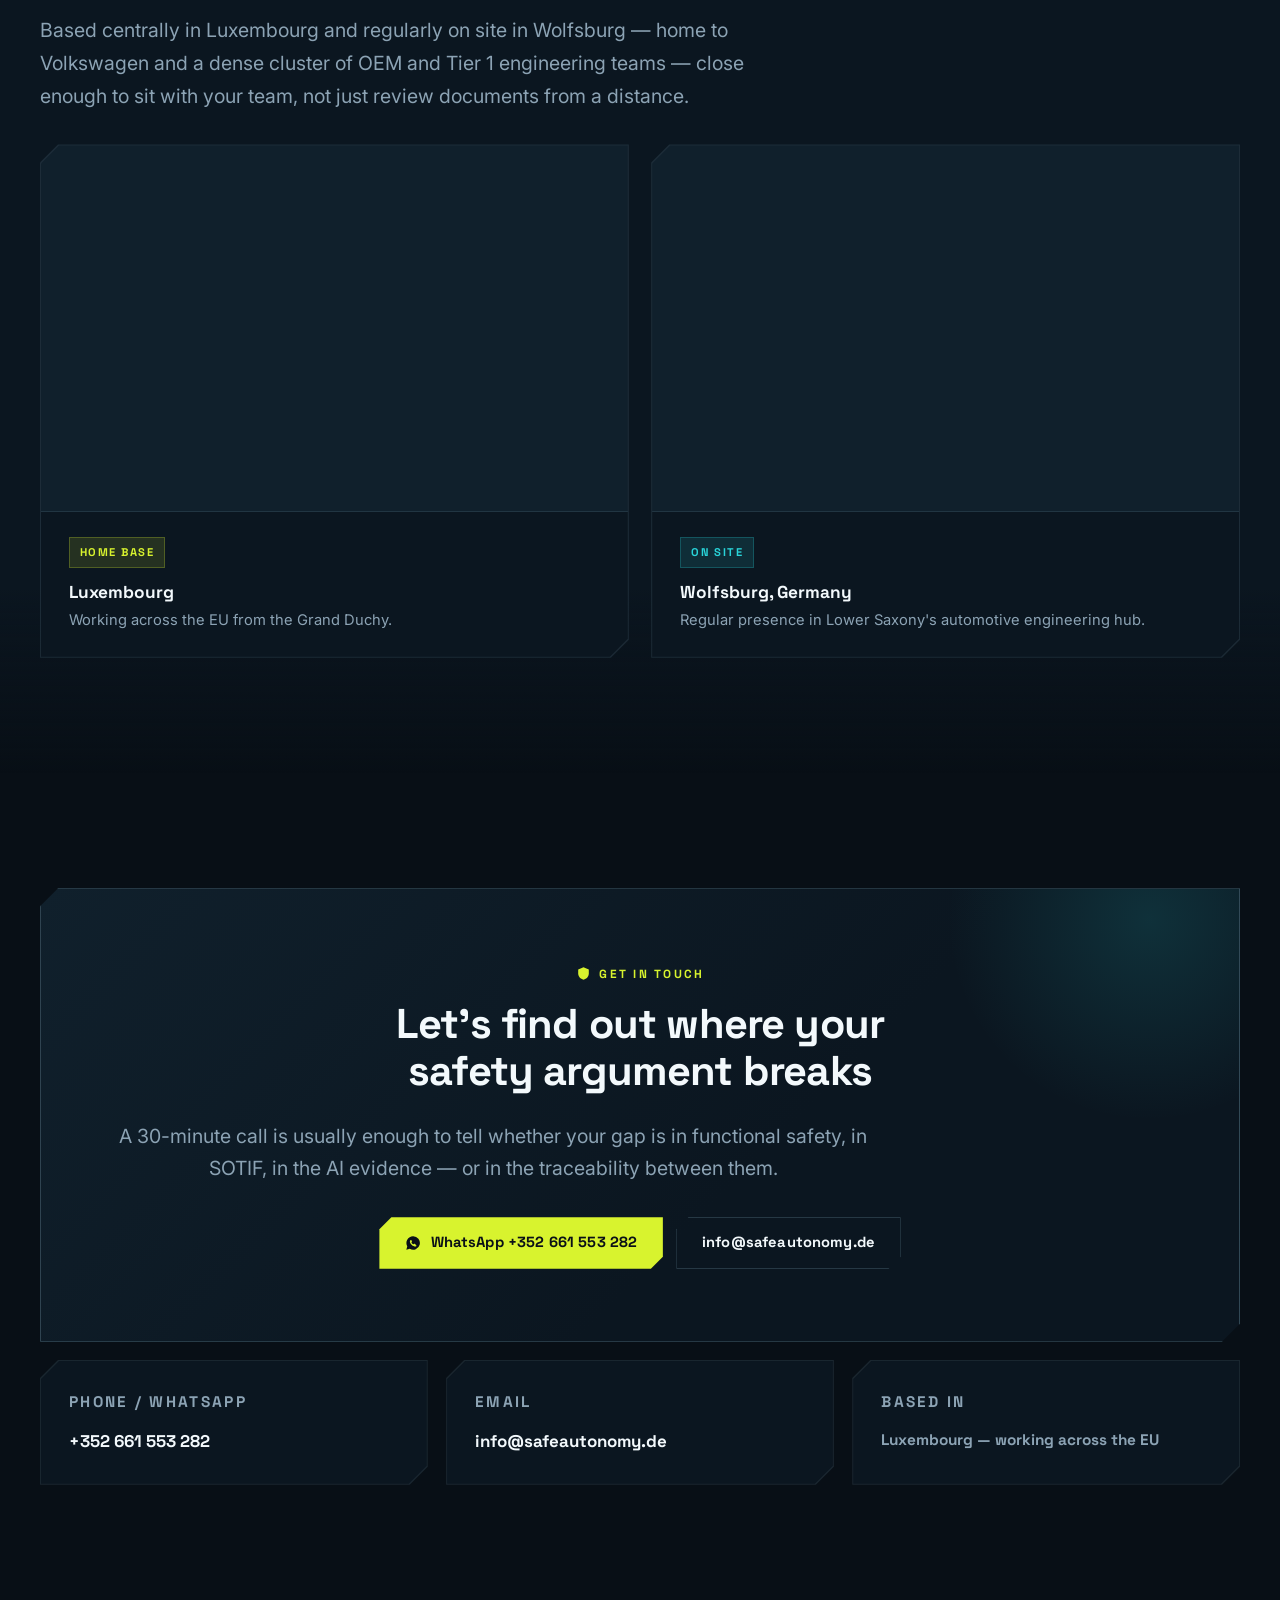
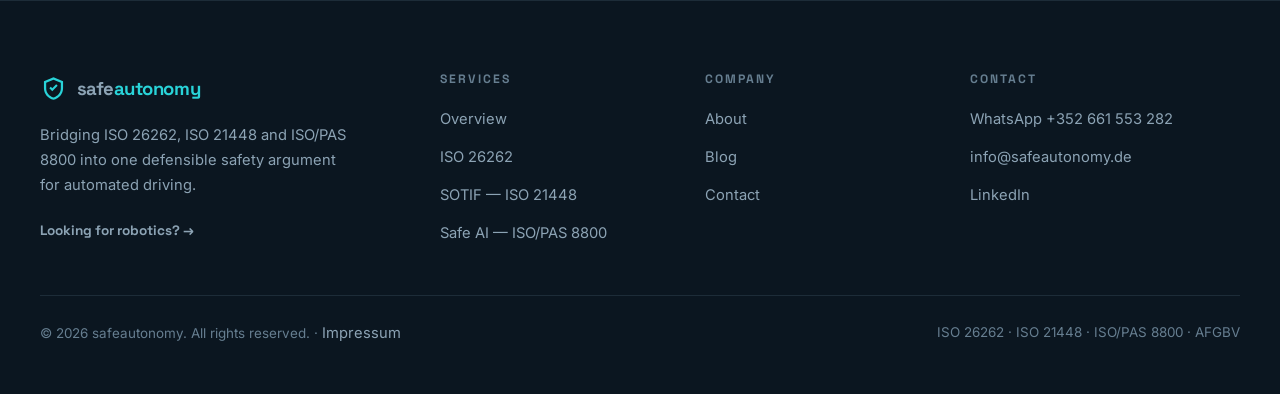
==== commit 5d31cd2f: "Switch to info@safeautonomy.de, add VAT ID to Impressum - Email domain moved from .ai to .de site-wi" ====
--- a/automotive.html
+++ b/automotive.html
@@ -58,7 +58,7 @@
 <!-- ============ HERO ============ -->
 <section class="hero">
   <div class="hero__media">
-    <video class="hero__video" autoplay muted loop playsinline preload="auto" aria-hidden="true">
+    <video class="hero__video" autoplay muted loop playsinline preload="auto" aria-hidden="true" data-mobile-src="assets/video/hero-mobile.mp4">
       <source src="assets/video/hero.mp4" type="video/mp4">
     </video>
   </div>
@@ -547,7 +547,7 @@
           <svg viewBox="0 0 24 24" fill="currentColor" aria-hidden="true"><path d="M12 2a10 10 0 0 0-8.6 15L2 22l5.2-1.4A10 10 0 1 0 12 2Zm5.5 14.1c-.2.6-1.2 1.2-1.7 1.2-.5.1-1 .1-1.6-.1-.4-.1-.9-.3-1.5-.6-2.6-1.1-4.3-3.8-4.4-4-.1-.2-1-1.4-1-2.6s.6-1.8.8-2.1c.2-.2.5-.3.6-.3h.5c.1 0 .3 0 .5.4l.7 1.7c.1.1.1.3 0 .5l-.3.4-.3.4c-.1.1-.2.3 0 .5l.9 1.3c.6.7 1.1 1 1.6 1.2.2.1.3.1.5-.1l.7-.8c.1-.2.3-.2.5-.1l1.6.8c.2.1.4.2.4.3.1.1.1.5-.1 1Z"/></svg>
           WhatsApp +352 661 553 282
         </a>
-        <a class="btn btn--ghost" href="mailto:info@safeautonomy.ai">info@safeautonomy.ai</a>
+        <a class="btn btn--ghost" href="mailto:info@safeautonomy.de">info@safeautonomy.de</a>
       </div>
     </div>
 
@@ -561,7 +561,7 @@
       <div class="frame">
         <div class="card contact-card">
           <p class="contact-card__l">Email</p>
-          <a class="contact-card__v" href="mailto:info@safeautonomy.ai">info@safeautonomy.ai</a>
+          <a class="contact-card__v" href="mailto:info@safeautonomy.de">info@safeautonomy.de</a>
         </div>
       </div>
       <div class="frame">
@@ -615,7 +615,7 @@
         <h4>Contact</h4>
         <ul>
           <li><a href="https://wa.me/352661553282">WhatsApp +352 661 553 282</a></li>
-          <li><a href="mailto:info@safeautonomy.ai">info@safeautonomy.ai</a></li>
+          <li><a href="mailto:info@safeautonomy.de">info@safeautonomy.de</a></li>
           <li><a href="https://www.linkedin.com/in/dr-simon-saim-perveen-5b797918a/">LinkedIn</a></li>
         </ul>
       </div>
--- a/assets/css/styles.css
+++ b/assets/css/styles.css
@@ -999,15 +999,25 @@
 .split-hero__content h2 { font-size: clamp(1.8rem, 3.6vw, 2.6rem); margin-bottom: .7rem; }
 .split-hero__content p { color: var(--text); max-width: 34ch; margin-bottom: 1.6rem; }
 .split-hero__enter {
+  --notch: 11px;
   display: inline-flex;
   align-items: center;
   gap: .55rem;
+  padding: .82rem 1.5rem;
   font-family: var(--font-head);
   font-weight: 700;
   font-size: .92rem;
-  color: var(--white);
+  color: #0A1017;
+  background: var(--lime);
+  clip-path: polygon(
+    var(--notch) 0, 100% 0,
+    100% calc(100% - var(--notch)), calc(100% - var(--notch)) 100%,
+    0 100%, 0 var(--notch)
+  );
+  transition: background .2s var(--ease), transform .2s var(--ease);
 }
 .split-hero__enter svg { width: 15px; height: 15px; fill: currentColor; transition: transform .25s var(--ease); }
+.split-hero__panel:hover .split-hero__enter { background: #E4FB55; transform: translateY(-2px); }
 .split-hero__panel:hover .split-hero__enter svg { transform: translateX(5px); }
 
 .split-hero__seam {
@@ -1138,9 +1148,7 @@
 @media (max-width: 700px) {
   body { font-size: 16px; }
   .container { width: min(100% - 2rem, var(--maxw)); }
-  /* skip the 27 MB download on phones — gradient stands in */
-  .hero__video { display: none; }
-  .hero__media { background: radial-gradient(ellipse 100% 70% at 70% 30%, #14303C, var(--bg) 70%); }
+  .hero__media { background: var(--bg); }
   .grid-2, .grid-4 { grid-template-columns: 1fr; }
   .footer__grid { grid-template-columns: 1fr; }
   .card { padding: 1.6rem 1.4rem; }
@@ -1150,9 +1158,7 @@
   .hero--page { min-height: auto; padding: 7.5rem 0 3rem; }
 
   .split-hero__panel { min-height: 62svh; padding: 1.5rem; }
-  .split-hero__media video { display: none; }
-  .split-hero__panel--automotive .split-hero__media { background: radial-gradient(ellipse 100% 70% at 70% 30%, #14303C, var(--bg) 70%); }
-  .split-hero__panel--robotics .split-hero__media { background: radial-gradient(ellipse 100% 70% at 30% 30%, #241C40, var(--bg) 70%); }
+  .split-hero__media { background: var(--bg); }
 }
 
 @media (prefers-reduced-motion: reduce) {
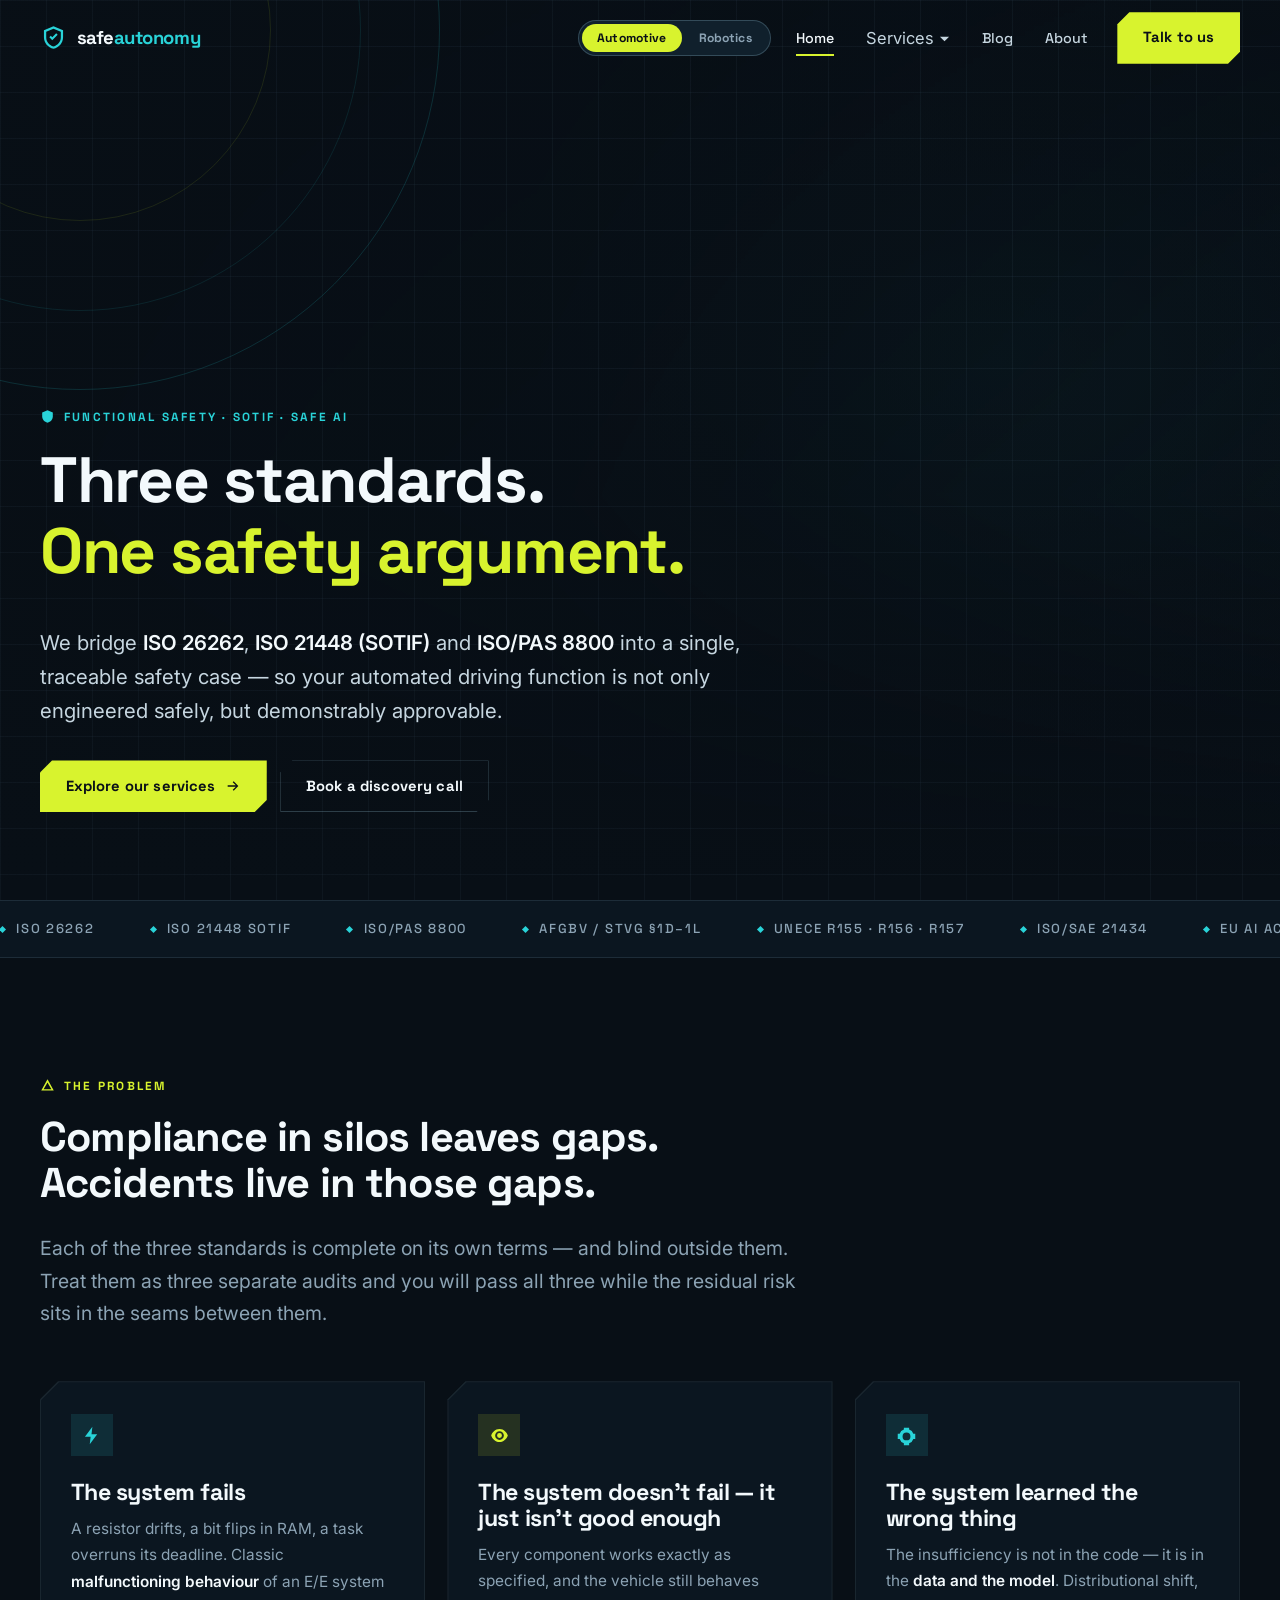
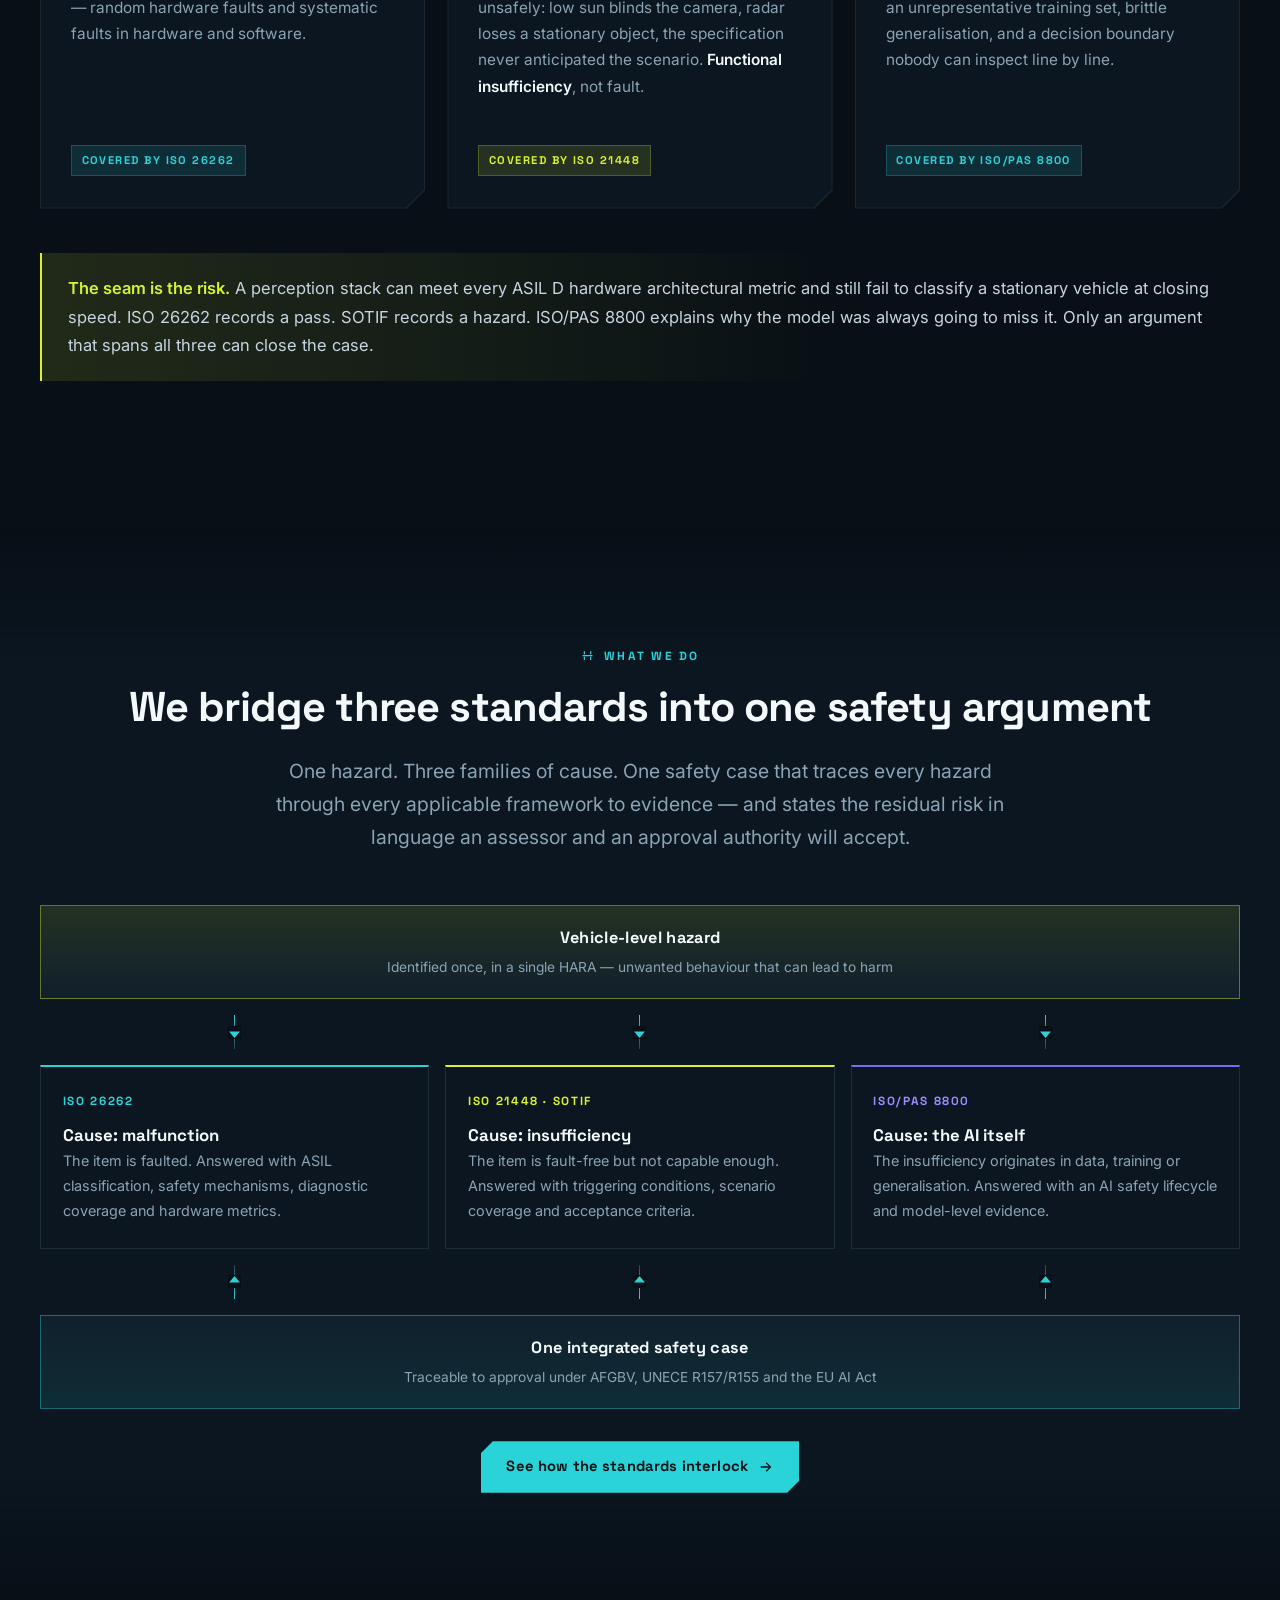
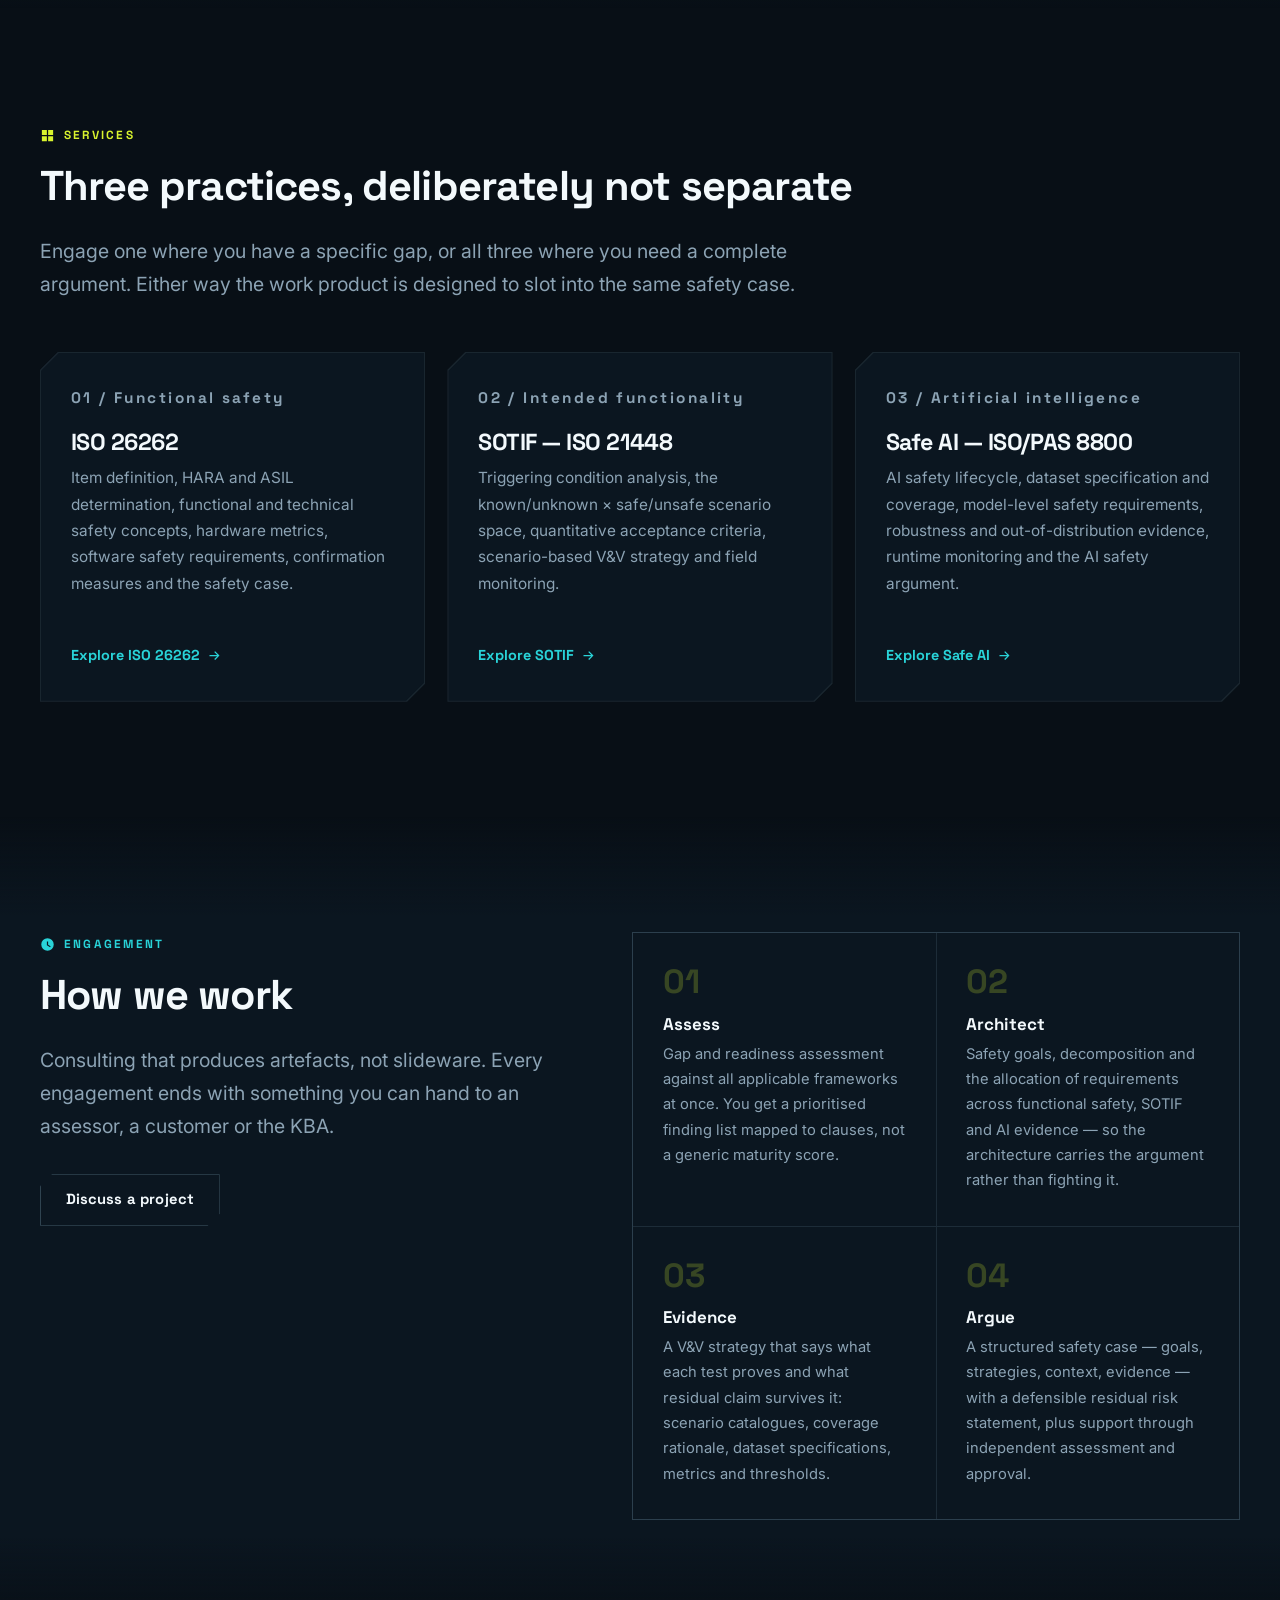
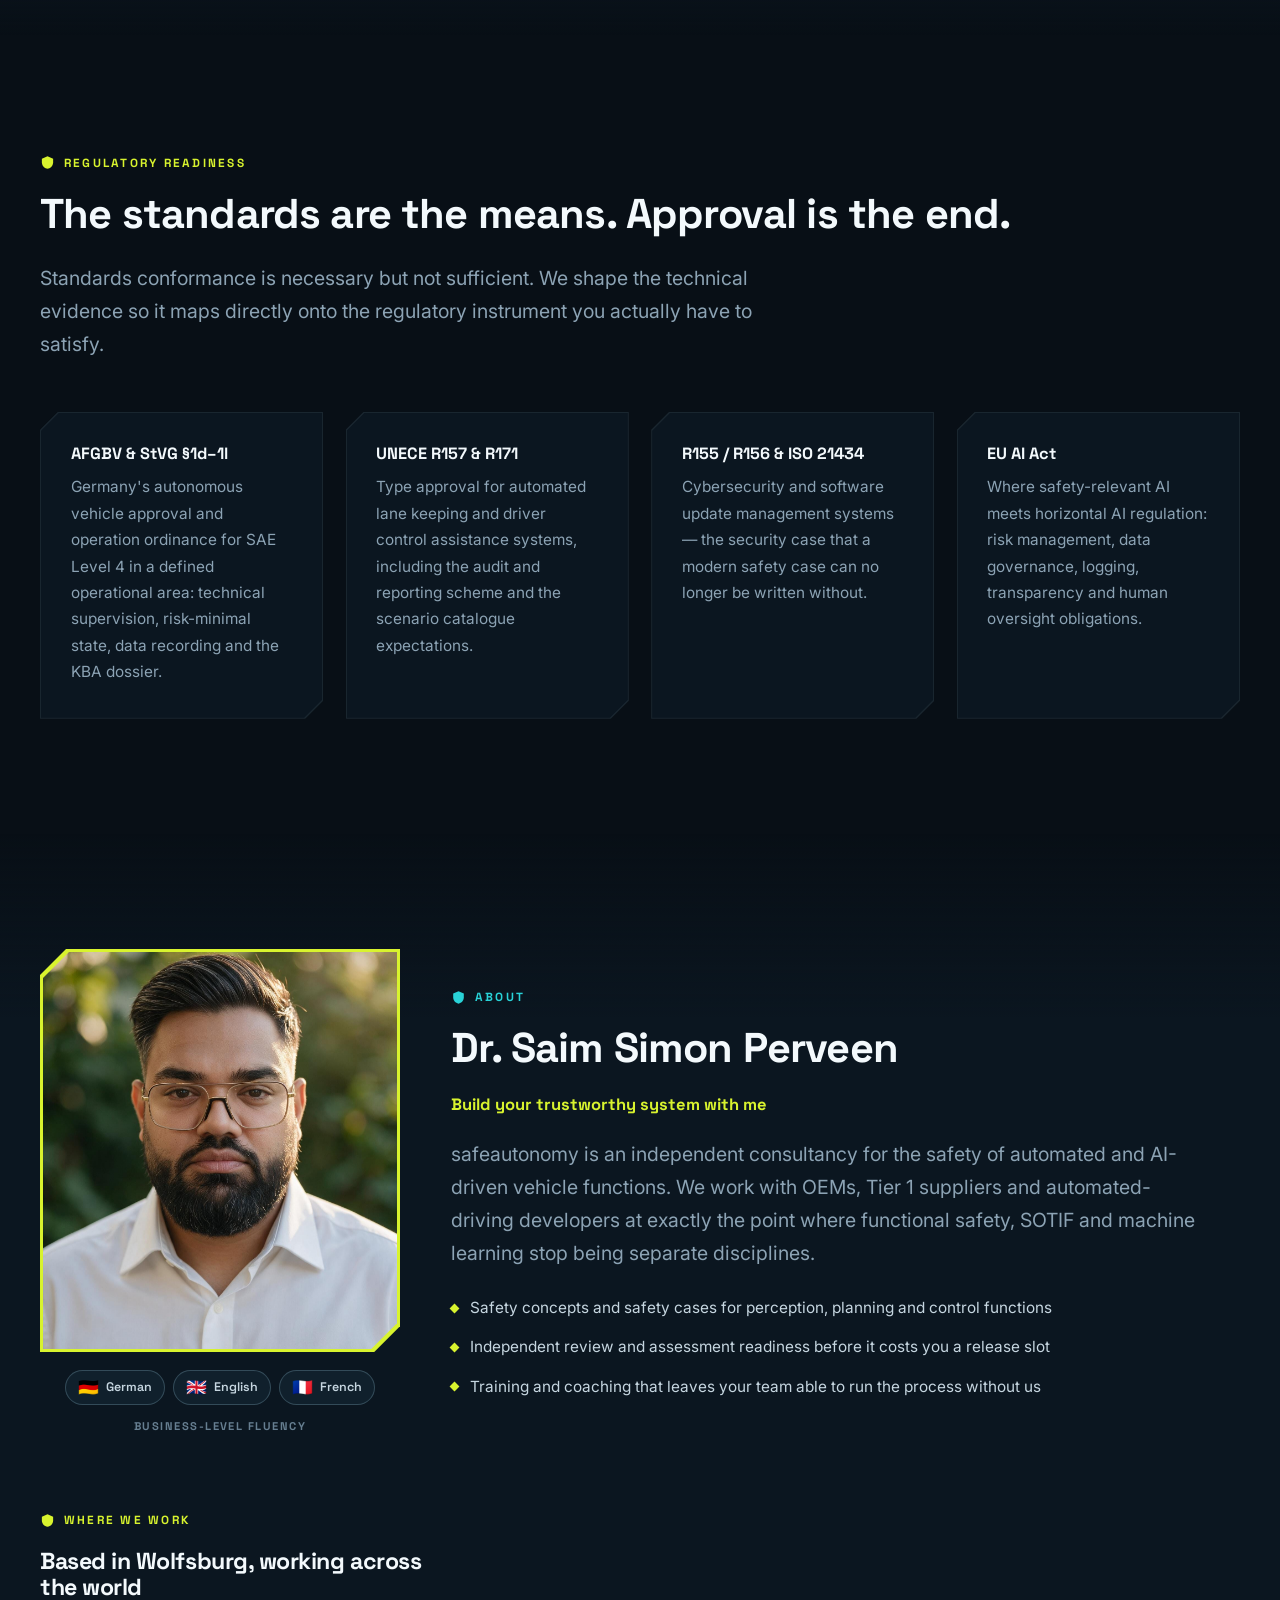
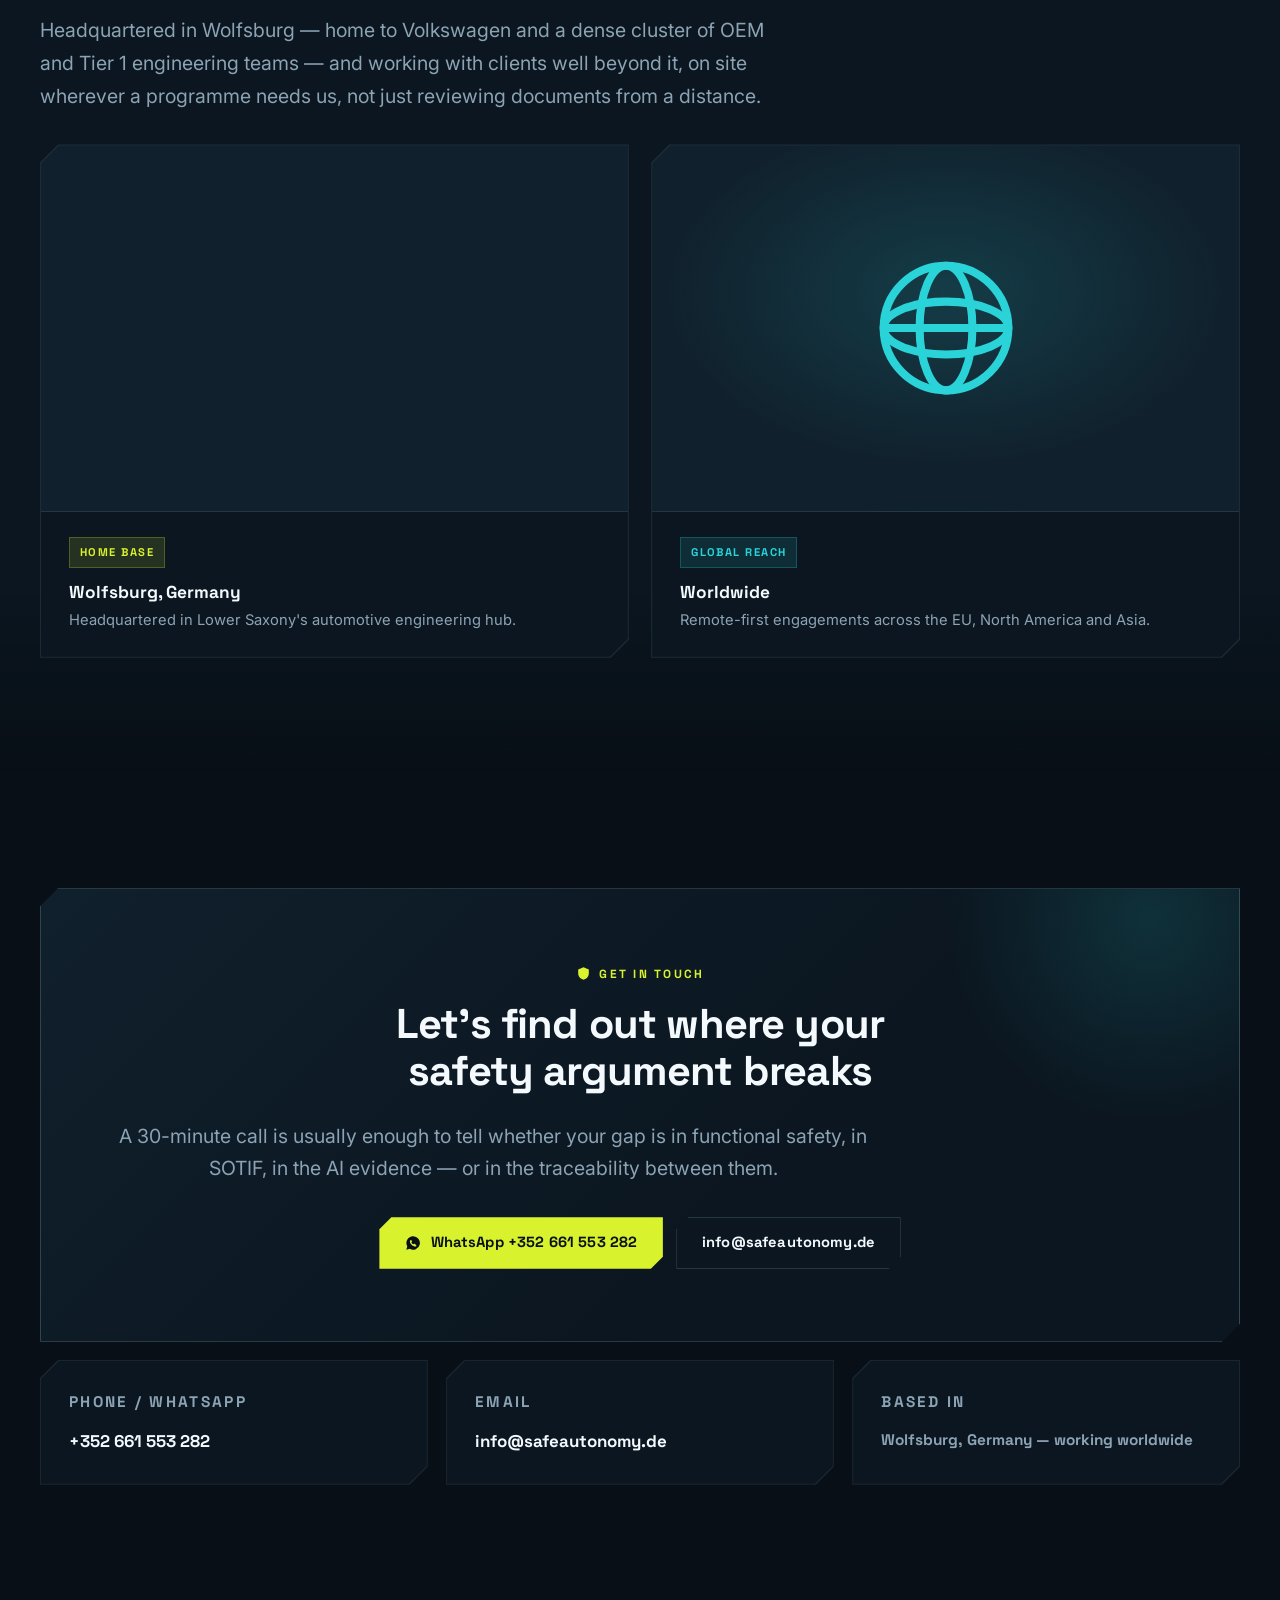
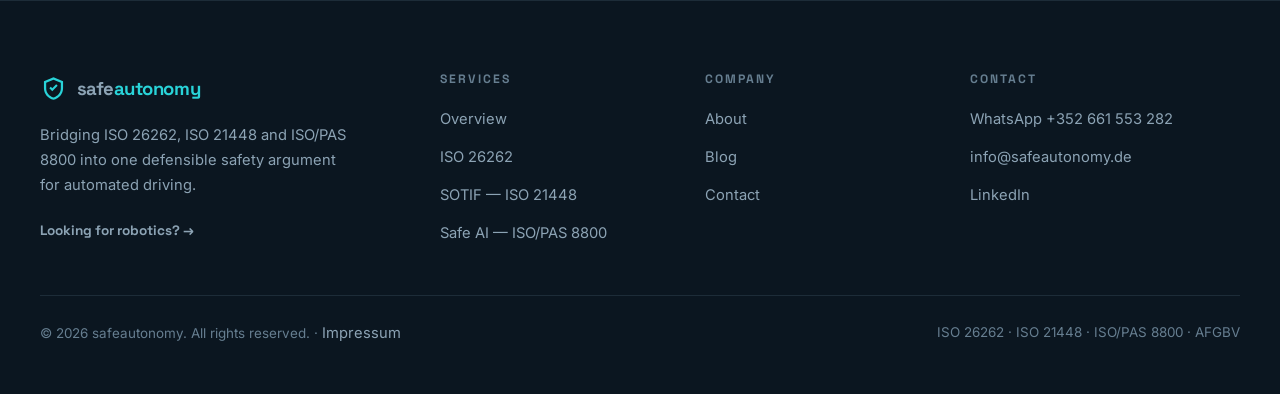
==== commit de38c2ae: "Update location framing: based in Wolfsburg, working worldwide - "Where we work" now leads with Wolf" ====
--- a/automotive.html
+++ b/automotive.html
@@ -483,31 +483,14 @@
         <svg viewBox="0 0 24 24" aria-hidden="true"><path d="M12 2 3 6v6c0 5 3.8 9.4 9 10 5.2-.6 9-5 9-10V6l-9-4Z"/></svg>
         Where we work
       </p>
-      <h3>Luxembourg, with reach into Germany's automotive corridor</h3>
+      <h3>Based in Wolfsburg, working across the world</h3>
       <p class="lede">
-        Based centrally in Luxembourg and regularly on site in Wolfsburg — home to Volkswagen
-        and a dense cluster of OEM and Tier&nbsp;1 engineering teams — close enough to sit with
-        your team, not just review documents from a distance.
+        Headquartered in Wolfsburg — home to Volkswagen and a dense cluster of OEM and
+        Tier&nbsp;1 engineering teams — and working with clients well beyond it, on site
+        wherever a programme needs us, not just reviewing documents from a distance.
       </p>
 
       <div class="grid grid-2" style="margin-top:2rem">
-        <div class="frame location-card">
-          <div>
-            <div class="location-card__map">
-              <iframe
-                src="https://www.google.com/maps?q=Luxembourg&output=embed"
-                title="Map showing Luxembourg"
-                loading="lazy"
-                referrerpolicy="no-referrer-when-downgrade"></iframe>
-            </div>
-            <div class="location-card__body">
-              <span class="tag tag--lime">Home base</span>
-              <h4>Luxembourg</h4>
-              <p>Working across the EU from the Grand Duchy.</p>
-            </div>
-          </div>
-        </div>
-
         <div class="frame location-card">
           <div>
             <div class="location-card__map">
@@ -518,9 +501,27 @@
                 referrerpolicy="no-referrer-when-downgrade"></iframe>
             </div>
             <div class="location-card__body">
-              <span class="tag">On site</span>
+              <span class="tag tag--lime">Home base</span>
               <h4>Wolfsburg, Germany</h4>
-              <p>Regular presence in Lower Saxony's automotive engineering hub.</p>
+              <p>Headquartered in Lower Saxony's automotive engineering hub.</p>
+            </div>
+          </div>
+        </div>
+
+        <div class="frame location-card">
+          <div>
+            <div class="location-card__map location-card__map--globe">
+              <svg viewBox="0 0 24 24" aria-hidden="true">
+                <circle cx="12" cy="12" r="8.5"/>
+                <ellipse cx="12" cy="12" rx="8.5" ry="3.6"/>
+                <ellipse cx="12" cy="12" rx="3.6" ry="8.5"/>
+                <line x1="3.5" y1="12" x2="20.5" y2="12"/>
+              </svg>
+            </div>
+            <div class="location-card__body">
+              <span class="tag">Global reach</span>
+              <h4>Worldwide</h4>
+              <p>Remote-first engagements across the EU, North America and Asia.</p>
             </div>
           </div>
         </div>
@@ -567,7 +568,7 @@
       <div class="frame">
         <div class="card contact-card">
           <p class="contact-card__l">Based in</p>
-          <p class="contact-card__v">Luxembourg — working across the EU</p>
+          <p class="contact-card__v">Wolfsburg, Germany — working worldwide</p>
         </div>
       </div>
     </div>
--- a/assets/css/styles.css
+++ b/assets/css/styles.css
@@ -858,6 +858,22 @@
 .location-card__body .tag { margin-bottom: .9rem; }
 .location-card__body h4 { margin-bottom: .35rem; font-size: 1.08rem; }
 .location-card__body p { color: var(--muted); font-size: .92rem; margin: 0; }
+
+.location-card__map--globe {
+  display: grid;
+  place-items: center;
+  background:
+    radial-gradient(ellipse 70% 70% at 50% 40%, rgba(41,211,216,.16), transparent 70%),
+    var(--bg-2);
+}
+.location-card__map--globe svg {
+  width: 30%;
+  height: auto;
+  aspect-ratio: 1;
+  fill: none;
+  stroke: var(--cyan);
+  stroke-width: 1.1;
+}
 
 /* ---------- 18. Footer ---------- */
 .footer {
